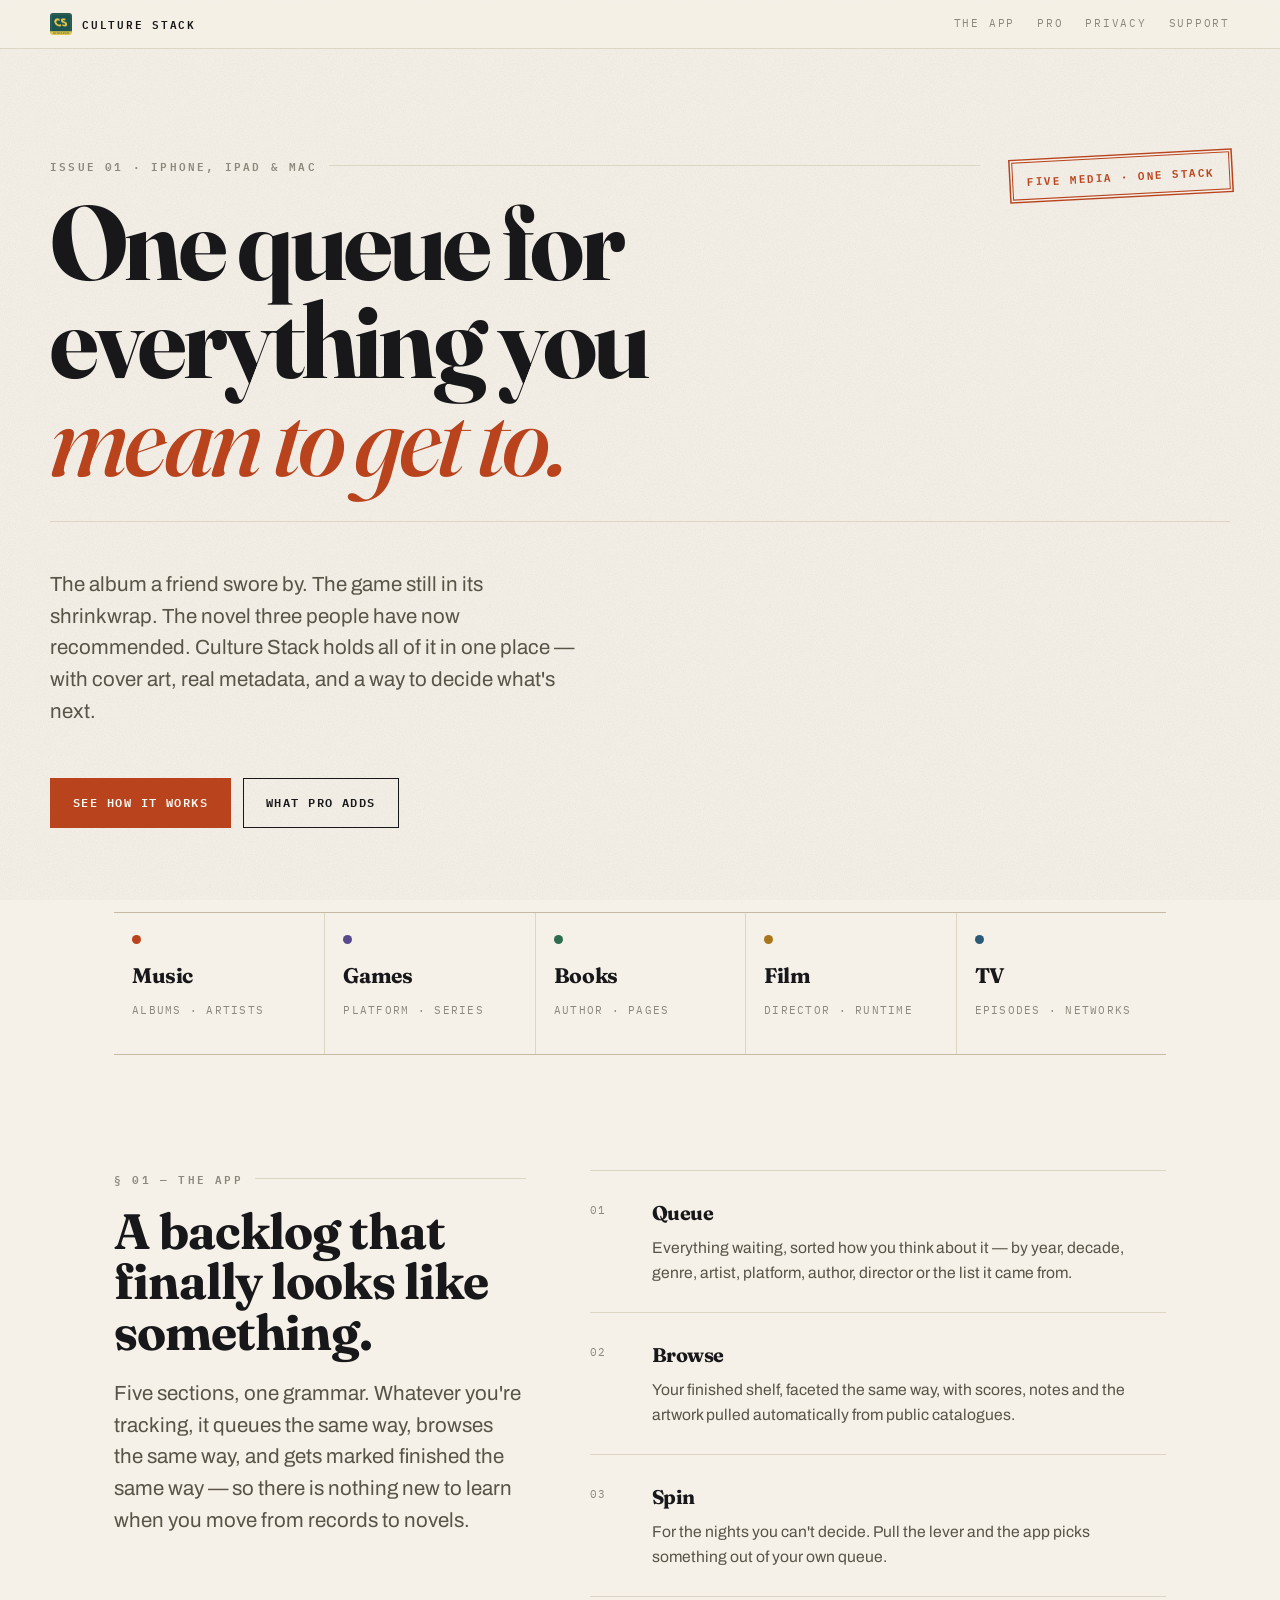
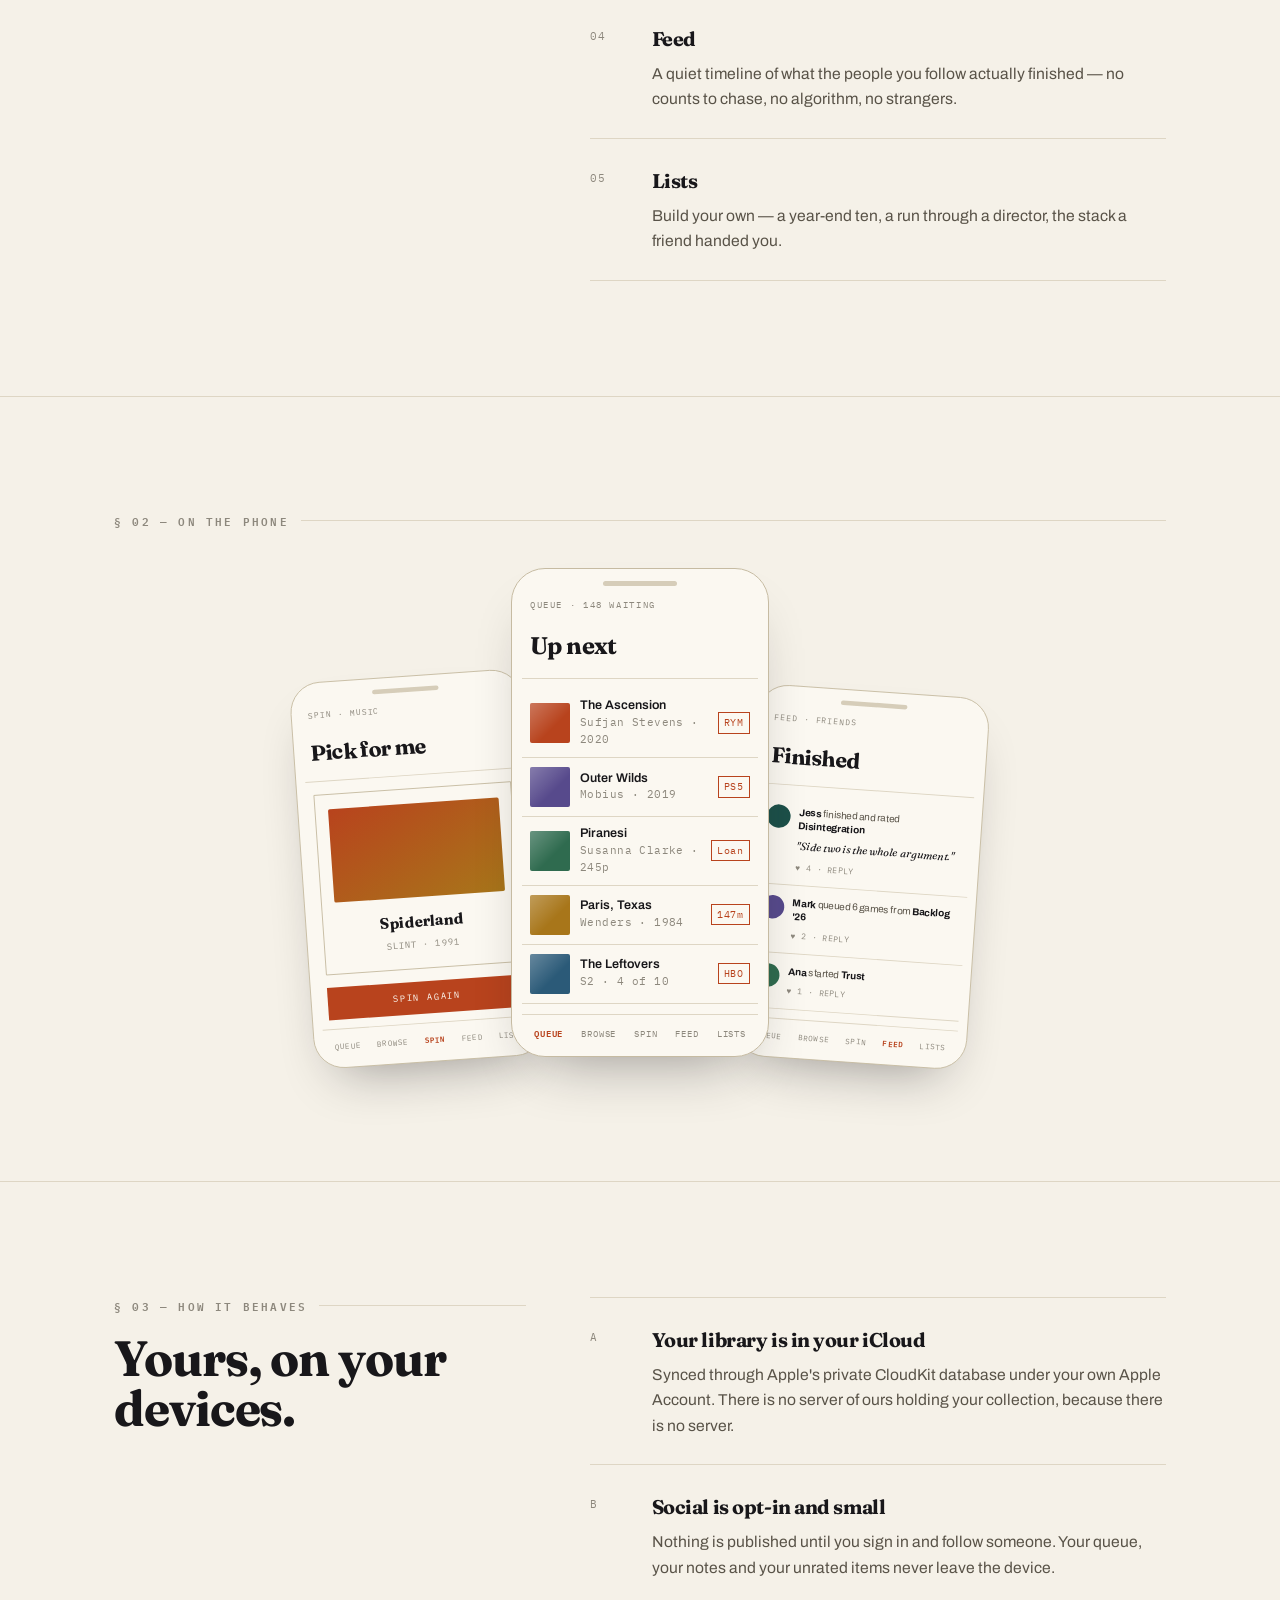
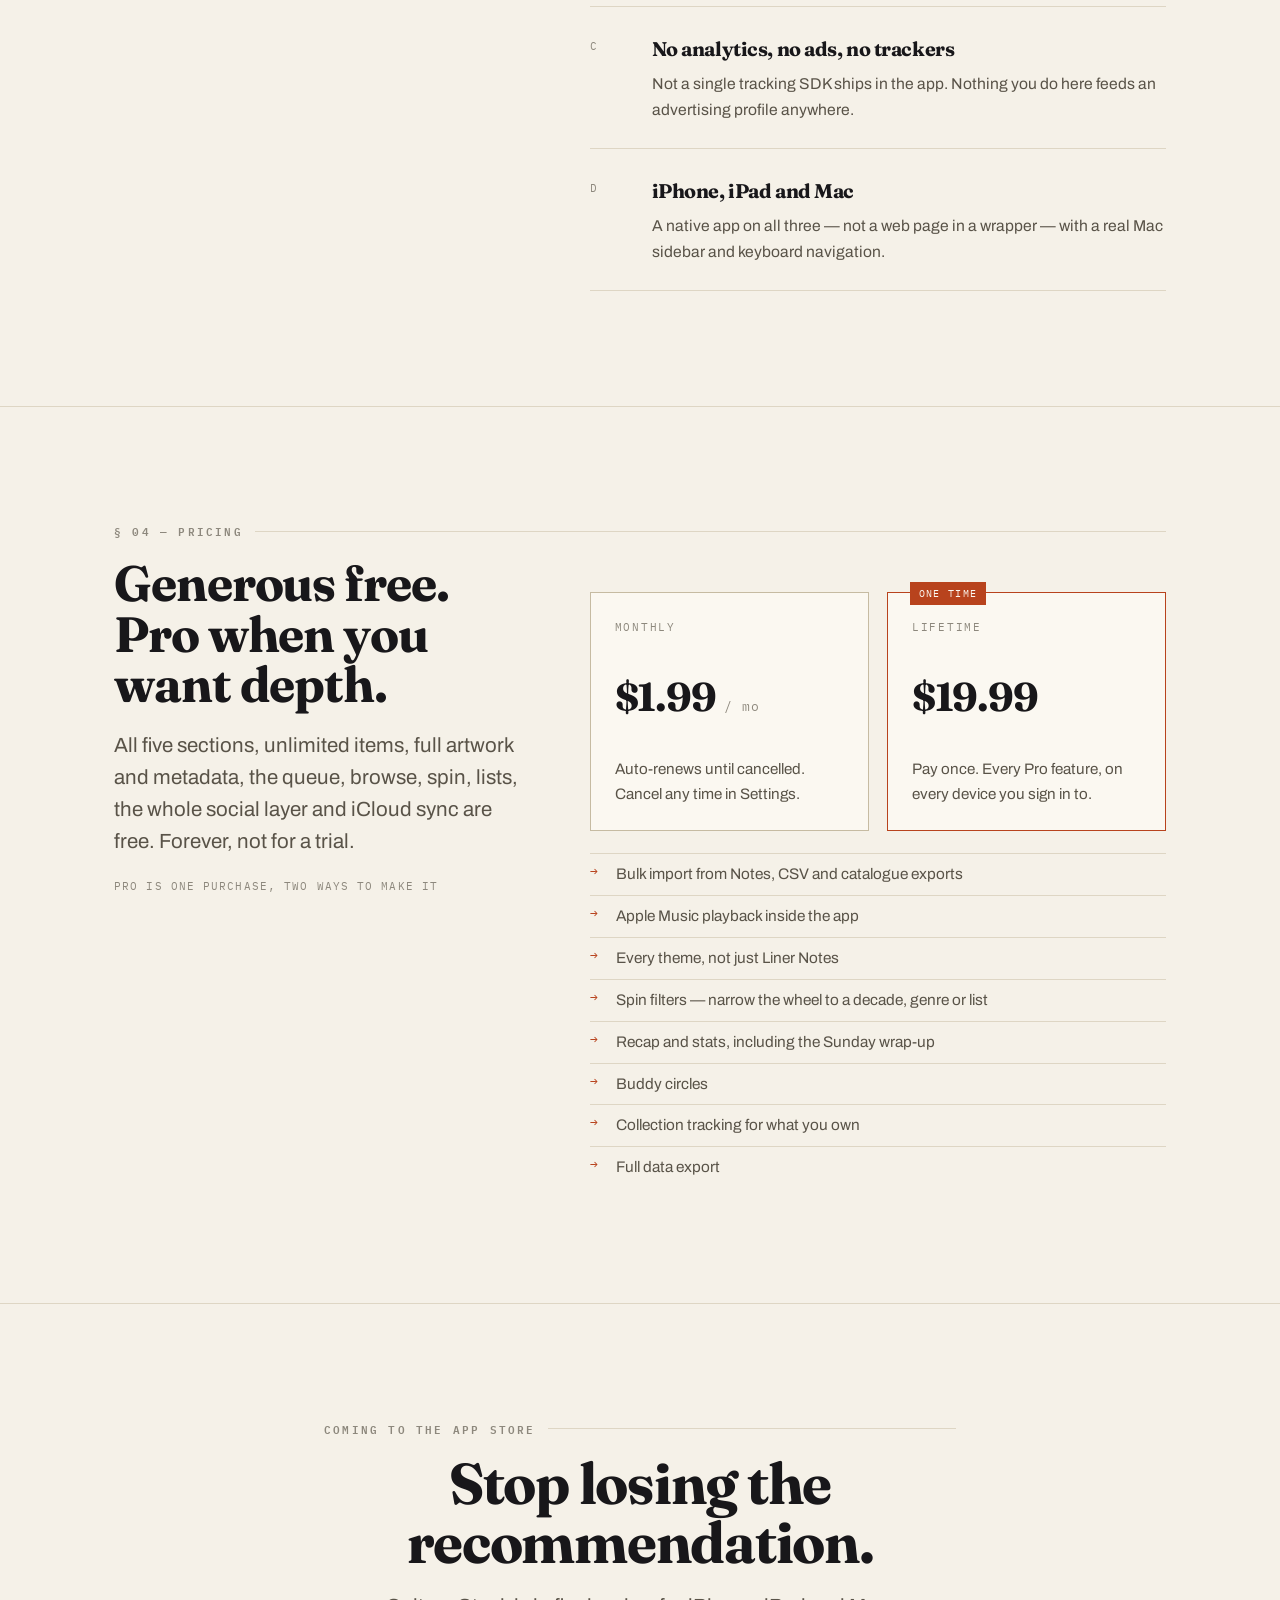
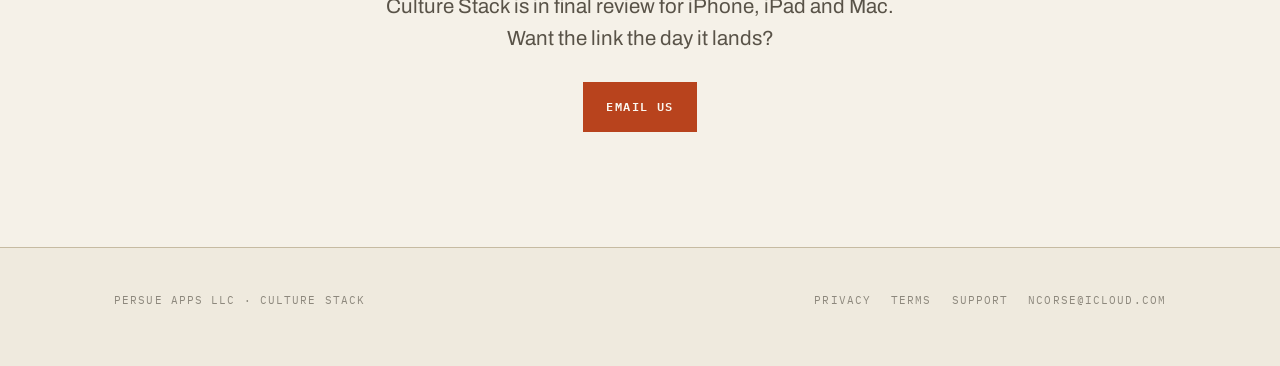
==== index.html @ 88ae8050 "Culture Stack marketing site, privacy policy, terms and support" ====
<!DOCTYPE html>
<html lang="en">
<head>
<meta charset="utf-8">
<title>Culture Stack — one queue for everything you mean to get to</title>
<meta name="viewport" content="width=device-width, initial-scale=1">
<meta name="description" content="Culture Stack keeps the albums, games, books, films and shows you mean to get to in one place — with cover art, facets, a spin wheel for when you can't decide, and a quiet feed of what your friends finished.">
<meta property="og:title" content="Culture Stack">
<meta property="og:description" content="One queue for the music, games, books, films and shows you mean to get to.">
<meta property="og:type" content="website">
<link rel="icon" href="./assets/icon.png">
<link rel="apple-touch-icon" href="./assets/icon.png">
<link rel="preconnect" href="https://fonts.googleapis.com">
<link rel="preconnect" href="https://fonts.gstatic.com" crossorigin>
<link href="https://fonts.googleapis.com/css2?family=Fraunces:ital,opsz,wght@0,9..144,500..800;1,9..144,400..700&family=Archivo:wght@400;500;600&family=IBM+Plex+Mono:wght@400;500;600&display=swap" rel="stylesheet">
<link rel="stylesheet" href="./style.css">
</head>
<body>
<div class="shell">

<header class="masthead">
  <div class="wrap masthead__row">
    <a class="masthead__brand" href="./">
      <img class="masthead__mark" src="./assets/icon.png" alt="">
      Culture Stack
    </a>
    <nav class="masthead__nav">
      <a href="#what" class="opt">The app</a>
      <a href="#pro" class="opt">Pro</a>
      <a href="./privacy.html">Privacy</a>
      <a href="./support.html">Support</a>
    </nav>
  </div>
</header>

<main>

  <!-- ---------------- hero ---------------- -->
  <div class="wrap hero">
    <div class="hero__grid">
      <div>
        <p class="eyebrow rise d1">Issue 01 · iPhone, iPad &amp; Mac</p>
        <h1 class="display rise d2">
          One queue for<br>everything you<br><em>mean to get to.</em>
        </h1>
      </div>
      <div class="hero__stamp rise d3">
        <span class="stamp">Five media · one stack</span>
      </div>
    </div>

    <div class="hero__sub rise d3">
      <p class="lede">
        The album a friend swore by. The game still in its shrinkwrap. The novel three
        people have now recommended. Culture Stack holds all of it in one place — with
        cover art, real metadata, and a way to decide what's next.
      </p>
    </div>

    <div class="hero__cta rise d4">
      <a class="btn btn--solid" href="#what">See how it works</a>
      <a class="btn btn--ghost" href="#pro">What Pro adds</a>
    </div>
  </div>

  <div class="wrap">
    <div class="channels rise d5">
      <div class="channel" style="--c: var(--ch-music)">
        <span class="channel__dot"></span>
        <p class="channel__name">Music</p>
        <p class="channel__meta">Albums · Artists</p>
      </div>
      <div class="channel" style="--c: var(--ch-games)">
        <span class="channel__dot"></span>
        <p class="channel__name">Games</p>
        <p class="channel__meta">Platform · Series</p>
      </div>
      <div class="channel" style="--c: var(--ch-books)">
        <span class="channel__dot"></span>
        <p class="channel__name">Books</p>
        <p class="channel__meta">Author · Pages</p>
      </div>
      <div class="channel" style="--c: var(--ch-film)">
        <span class="channel__dot"></span>
        <p class="channel__name">Film</p>
        <p class="channel__meta">Director · Runtime</p>
      </div>
      <div class="channel" style="--c: var(--ch-tv)">
        <span class="channel__dot"></span>
        <p class="channel__name">TV</p>
        <p class="channel__meta">Episodes · Networks</p>
      </div>
    </div>
  </div>

  <!-- ---------------- what it is ---------------- -->
  <section id="what">
    <div class="wrap">
      <div class="two-col">
        <div>
          <p class="eyebrow">§ 01 — The app</p>
          <h2 class="section-title">A backlog that finally looks like something.</h2>
          <p class="lede">
            Five sections, one grammar. Whatever you're tracking, it queues the same way,
            browses the same way, and gets marked finished the same way — so there is nothing
            new to learn when you move from records to novels.
          </p>
        </div>

        <div class="features">
          <div class="feature">
            <div class="feature__no">01</div>
            <div>
              <h3>Queue</h3>
              <p>Everything waiting, sorted how you think about it — by year, decade, genre, artist,
                platform, author, director or the list it came from.</p>
            </div>
          </div>
          <div class="feature">
            <div class="feature__no">02</div>
            <div>
              <h3>Browse</h3>
              <p>Your finished shelf, faceted the same way, with scores, notes and the artwork
                pulled automatically from public catalogues.</p>
            </div>
          </div>
          <div class="feature">
            <div class="feature__no">03</div>
            <div>
              <h3>Spin</h3>
              <p>For the nights you can't decide. Pull the lever and the app picks something out of
                your own queue.</p>
            </div>
          </div>
          <div class="feature">
            <div class="feature__no">04</div>
            <div>
              <h3>Feed</h3>
              <p>A quiet timeline of what the people you follow actually finished — no counts to
                chase, no algorithm, no strangers.</p>
            </div>
          </div>
          <div class="feature">
            <div class="feature__no">05</div>
            <div>
              <h3>Lists</h3>
              <p>Build your own — a year-end ten, a run through a director, the stack a friend
                handed you.</p>
            </div>
          </div>
        </div>
      </div>
    </div>
  </section>

  <!-- ---------------- mockups ---------------- -->
  <section class="section--rule">
    <div class="wrap">
      <p class="eyebrow">§ 02 — On the phone</p>
      <div class="stage">

        <!-- Spin -->
        <div class="phone phone--l" aria-hidden="true">
          <div class="phone__notch"></div>
          <p class="scr__head">Spin · Music</p>
          <h3 class="scr__title">Pick for me</h3>
          <div class="spin-card">
            <div class="spin-card__art"></div>
            <div class="spin-card__t">Spiderland</div>
            <div class="spin-card__s">Slint · 1991</div>
          </div>
          <div class="spin-btn">Spin again</div>
          <div class="tabbar"><span>Queue</span><span>Browse</span><b>Spin</b><span>Feed</span><span>Lists</span></div>
        </div>

        <!-- Queue -->
        <div class="phone phone--c" aria-hidden="true">
          <div class="phone__notch"></div>
          <p class="scr__head">Queue · 148 waiting</p>
          <h3 class="scr__title">Up next</h3>
          <div class="row">
            <div class="row__art" style="--c: var(--ch-music)"></div>
            <div><div class="row__t">The Ascension</div><div class="row__s">Sufjan Stevens · 2020</div></div>
            <div class="row__badge">RYM</div>
          </div>
          <div class="row">
            <div class="row__art" style="--c: var(--ch-games)"></div>
            <div><div class="row__t">Outer Wilds</div><div class="row__s">Mobius · 2019</div></div>
            <div class="row__badge">PS5</div>
          </div>
          <div class="row">
            <div class="row__art" style="--c: var(--ch-books)"></div>
            <div><div class="row__t">Piranesi</div><div class="row__s">Susanna Clarke · 245p</div></div>
            <div class="row__badge">Loan</div>
          </div>
          <div class="row">
            <div class="row__art" style="--c: var(--ch-film)"></div>
            <div><div class="row__t">Paris, Texas</div><div class="row__s">Wenders · 1984</div></div>
            <div class="row__badge">147m</div>
          </div>
          <div class="row">
            <div class="row__art" style="--c: var(--ch-tv)"></div>
            <div><div class="row__t">The Leftovers</div><div class="row__s">S2 · 4 of 10</div></div>
            <div class="row__badge">HBO</div>
          </div>
          <div class="tabbar"><b>Queue</b><span>Browse</span><span>Spin</span><span>Feed</span><span>Lists</span></div>
        </div>

        <!-- Feed -->
        <div class="phone phone--r" aria-hidden="true">
          <div class="phone__notch"></div>
          <p class="scr__head">Feed · Friends</p>
          <h3 class="scr__title">Finished</h3>
          <div class="post">
            <div class="post__av"></div>
            <div>
              <div class="post__l1"><b>Jess</b> finished and rated <b>Disintegration</b></div>
              <div class="post__q">"Side two is the whole argument."</div>
              <div class="post__act">♥ 4 · Reply</div>
            </div>
          </div>
          <div class="post">
            <div class="post__av" style="background: var(--ch-games)"></div>
            <div>
              <div class="post__l1"><b>Mark</b> queued 6 games from <b>Backlog '26</b></div>
              <div class="post__act">♥ 2 · Reply</div>
            </div>
          </div>
          <div class="post">
            <div class="post__av" style="background: var(--ch-books)"></div>
            <div>
              <div class="post__l1"><b>Ana</b> started <b>Trust</b></div>
              <div class="post__act">♥ 1 · Reply</div>
            </div>
          </div>
          <div class="tabbar"><span>Queue</span><span>Browse</span><span>Spin</span><b>Feed</b><span>Lists</span></div>
        </div>

      </div>
    </div>
  </section>

  <!-- ---------------- principles ---------------- -->
  <section class="section--rule">
    <div class="wrap">
      <div class="two-col">
        <div>
          <p class="eyebrow">§ 03 — How it behaves</p>
          <h2 class="section-title">Yours, on your devices.</h2>
        </div>
        <div class="features">
          <div class="feature">
            <div class="feature__no">A</div>
            <div>
              <h3>Your library is in your iCloud</h3>
              <p>Synced through Apple's private CloudKit database under your own Apple Account.
                There is no server of ours holding your collection, because there is no server.</p>
            </div>
          </div>
          <div class="feature">
            <div class="feature__no">B</div>
            <div>
              <h3>Social is opt-in and small</h3>
              <p>Nothing is published until you sign in and follow someone. Your queue, your notes
                and your unrated items never leave the device.</p>
            </div>
          </div>
          <div class="feature">
            <div class="feature__no">C</div>
            <div>
              <h3>No analytics, no ads, no trackers</h3>
              <p>Not a single tracking SDK ships in the app. Nothing you do here feeds an
                advertising profile anywhere.</p>
            </div>
          </div>
          <div class="feature">
            <div class="feature__no">D</div>
            <div>
              <h3>iPhone, iPad and Mac</h3>
              <p>A native app on all three — not a web page in a wrapper — with a real Mac
                sidebar and keyboard navigation.</p>
            </div>
          </div>
        </div>
      </div>
    </div>
  </section>

  <!-- ---------------- pricing ---------------- -->
  <section id="pro" class="section--rule">
    <div class="wrap">
      <p class="eyebrow">§ 04 — Pricing</p>
      <div class="two-col">
        <div>
          <h2 class="section-title">Generous free. Pro when you want depth.</h2>
          <p class="lede">
            All five sections, unlimited items, full artwork and metadata, the queue, browse, spin,
            lists, the whole social layer and iCloud sync are free. Forever, not for a trial.
          </p>
          <p class="free-note">Pro is one purchase, two ways to make it</p>
        </div>

        <div>
          <div class="plans">
            <div class="plan">
              <p class="plan__name">Monthly</p>
              <p class="plan__price">$1.99<span> / mo</span></p>
              <p class="plan__note">Auto-renews until cancelled. Cancel any time in Settings.</p>
            </div>
            <div class="plan plan--pick">
              <span class="plan__tag">One time</span>
              <p class="plan__name">Lifetime</p>
              <p class="plan__price">$19.99</p>
              <p class="plan__note">Pay once. Every Pro feature, on every device you sign in to.</p>
            </div>
          </div>

          <ul class="checks">
            <li>Bulk import from Notes, CSV and catalogue exports</li>
            <li>Apple Music playback inside the app</li>
            <li>Every theme, not just Liner Notes</li>
            <li>Spin filters — narrow the wheel to a decade, genre or list</li>
            <li>Recap and stats, including the Sunday wrap-up</li>
            <li>Buddy circles</li>
            <li>Collection tracking for what you own</li>
            <li>Full data export</li>
          </ul>
        </div>
      </div>
    </div>
  </section>

  <!-- ---------------- close ---------------- -->
  <section class="section--rule">
    <div class="wrap wrap--narrow" style="text-align:center">
      <p class="eyebrow" style="justify-content:center">Coming to the App Store</p>
      <h2 class="section-title" style="font-size:clamp(2.1rem,5.4vw,3.6rem)">
        Stop losing the recommendation.
      </h2>
      <p class="lede" style="margin: 0 auto 28px">
        Culture Stack is in final review for iPhone, iPad and Mac. Want the link the day it lands?
      </p>
      <a class="btn btn--solid" href="mailto:ncorse@icloud.com?subject=Culture%20Stack%20launch">Email us</a>
    </div>
  </section>

</main>

<footer class="site">
  <div class="wrap foot__grid">
    <div>Persue Apps LLC · Culture Stack</div>
    <div class="foot__links">
      <a href="./privacy.html">Privacy</a>
      <a href="./terms.html">Terms</a>
      <a href="./support.html">Support</a>
      <a href="mailto:ncorse@icloud.com">ncorse@icloud.com</a>
    </div>
  </div>
</footer>

</div>
</body>
</html>
---- style.css ----
/* Culture Stack — liner-notes editorial. Shared across every page. */

:root {
  --paper:      #F5F1E8;
  --paper-2:    #EFEADE;
  --card:       #FBF8F1;
  --ink:        #18171A;
  --ink-soft:   #595348;
  --mute:       #8D887D;
  --rule:       #DED6C4;
  --rule-hard:  #C6BBA2;
  --accent:     #B8431D;
  --accent-ink: #FBF8F1;
  --teal:       #1C5049;
  --gold:       #B8912A;

  --ch-music: #B8431D;
  --ch-games: #574A8C;
  --ch-books: #2F6B4F;
  --ch-film:  #A8761A;
  --ch-tv:    #2B5A78;

  --display: "Fraunces", "Iowan Old Style", Georgia, serif;
  --body: "Archivo", -apple-system, BlinkMacSystemFont, "Segoe UI", sans-serif;
  --mono: "IBM Plex Mono", ui-monospace, SFMono-Regular, Menlo, monospace;

  --gutter: clamp(20px, 5vw, 64px);
  --measure: 1180px;
}

@media (prefers-color-scheme: dark) {
  :root {
    --paper:      #0C0C0D;
    --paper-2:    #141416;
    --card:       #18181A;
    --ink:        #ECE8DF;
    --ink-soft:   #A29C90;
    --mute:       #78736A;
    --rule:       #2A2A2C;
    --rule-hard:  #3C3B3E;
    --accent:     #D96A3B;
    --accent-ink: #0C0C0D;
    --teal:       #4E9E92;
    --gold:       #E8C84A;

    --ch-music: #D96A3B;
    --ch-games: #9384D6;
    --ch-books: #5FAE85;
    --ch-film:  #D9A73F;
    --ch-tv:    #5E9BC4;
  }
}

* { box-sizing: border-box; }

html { -webkit-text-size-adjust: 100%; scroll-behavior: smooth; }

body {
  margin: 0;
  background: var(--paper);
  color: var(--ink);
  font-family: var(--body);
  font-size: 17px;
  line-height: 1.62;
  overflow-x: hidden;
}

/* Paper grain — sits above the background, below everything else. */
body::before {
  content: "";
  position: fixed;
  inset: 0;
  pointer-events: none;
  z-index: 1;
  opacity: .32;
  background-image: url("data:image/svg+xml;utf8,<svg xmlns='http://www.w3.org/2000/svg' width='140' height='140'><filter id='n'><feTurbulence type='fractalNoise' baseFrequency='.85' numOctaves='3'/><feColorMatrix type='saturate' values='0'/></filter><rect width='140' height='140' filter='url(%23n)' opacity='.42'/></svg>");
  mix-blend-mode: multiply;
}
@media (prefers-color-scheme: dark) {
  body::before { mix-blend-mode: screen; opacity: .16; }
}

.shell { position: relative; z-index: 2; }

a { color: var(--accent); text-underline-offset: 3px; }
a:hover { color: var(--ink); }

.wrap {
  width: 100%;
  max-width: var(--measure);
  margin: 0 auto;
  padding: 0 var(--gutter);
}
.wrap--narrow { max-width: 760px; }

/* ---------- masthead ---------- */

.masthead {
  border-bottom: 1px solid var(--rule);
  position: sticky;
  top: 0;
  z-index: 40;
  background: color-mix(in srgb, var(--paper) 88%, transparent);
  backdrop-filter: saturate(180%) blur(14px);
}
.masthead__row {
  display: flex;
  align-items: center;
  justify-content: space-between;
  gap: 20px;
  padding: 13px 0;
  font-family: var(--mono);
  font-size: 11px;
  letter-spacing: .16em;
  text-transform: uppercase;
  color: var(--mute);
}
.masthead__brand {
  display: flex;
  align-items: center;
  gap: 10px;
  color: var(--ink);
  font-weight: 600;
  text-decoration: none;
  letter-spacing: .16em;
}
.masthead__mark {
  width: 22px; height: 22px; border-radius: 3px;
  display: block;
}
.masthead__nav { display: flex; gap: 22px; }
.masthead__nav a { color: var(--mute); text-decoration: none; }
.masthead__nav a:hover { color: var(--accent); }
@media (max-width: 720px) { .masthead__nav a.opt { display: none; } }

/* ---------- shared type ---------- */

.eyebrow {
  font-family: var(--mono);
  font-size: 11px;
  font-weight: 600;
  letter-spacing: .2em;
  text-transform: uppercase;
  color: var(--mute);
  margin: 0 0 18px;
  display: flex;
  align-items: center;
  gap: 12px;
}
.eyebrow::after {
  content: "";
  flex: 1;
  height: 1px;
  background: var(--rule);
}

h1, h2, h3 { font-family: var(--display); font-weight: 700; letter-spacing: -.022em; }

.display {
  font-family: var(--display);
  font-weight: 700;
  font-size: clamp(2.9rem, 8.4vw, 6.6rem);
  line-height: .93;
  letter-spacing: -.035em;
  margin: 0;
}
.display em {
  font-style: italic;
  font-weight: 500;
  color: var(--accent);
}

.lede {
  font-size: clamp(1.06rem, 1.6vw, 1.28rem);
  line-height: 1.55;
  color: var(--ink-soft);
  max-width: 44ch;
}

.stamp {
  display: inline-block;
  font-family: var(--mono);
  font-size: 11px;
  font-weight: 600;
  letter-spacing: .14em;
  text-transform: uppercase;
  color: var(--accent);
  border: 1.5px solid var(--accent);
  box-shadow: 0 0 0 1.5px var(--paper), 0 0 0 3px var(--accent);
  padding: 9px 14px;
  transform: rotate(-3deg);
  background: transparent;
}

/* ---------- hero ---------- */

.hero { padding: clamp(56px, 9vw, 108px) 0 0; }
.hero__grid {
  display: grid;
  grid-template-columns: minmax(0, 1fr) auto;
  gap: 32px;
  align-items: start;
}
@media (max-width: 880px) {
  .hero__grid { grid-template-columns: 1fr; }
  .hero__stamp { order: -1; }
}
.hero__sub {
  display: flex;
  flex-wrap: wrap;
  align-items: baseline;
  gap: 28px;
  margin-top: 34px;
  padding-top: 26px;
  border-top: 1px solid var(--rule);
}
.hero__cta { display: flex; flex-wrap: wrap; gap: 12px; margin-top: 30px; }

.btn {
  display: inline-flex;
  align-items: center;
  gap: 9px;
  font-family: var(--mono);
  font-size: 12px;
  font-weight: 600;
  letter-spacing: .12em;
  text-transform: uppercase;
  text-decoration: none;
  padding: 14px 22px;
  border: 1px solid var(--ink);
  color: var(--ink);
  background: transparent;
  transition: background .18s ease, color .18s ease, transform .18s ease;
}
.btn:hover { transform: translateY(-2px); }
.btn--solid {
  background: var(--accent);
  border-color: var(--accent);
  color: var(--accent-ink);
}
.btn--solid:hover { background: var(--ink); border-color: var(--ink); color: var(--paper); }
.btn--ghost:hover { background: var(--ink); color: var(--paper); }

/* ---------- channel strip ---------- */

.channels {
  display: grid;
  grid-template-columns: repeat(5, minmax(0, 1fr));
  border-top: 1px solid var(--rule-hard);
  border-bottom: 1px solid var(--rule-hard);
  margin-top: clamp(48px, 7vw, 84px);
}
@media (max-width: 720px) { .channels { grid-template-columns: repeat(2, 1fr); } }
.channel {
  padding: 22px 18px 24px;
  border-left: 1px solid var(--rule);
  position: relative;
}
.channel:first-child { border-left: 0; }
@media (max-width: 720px) {
  .channel:nth-child(odd) { border-left: 0; }
  .channel { border-top: 1px solid var(--rule); }
  .channel:nth-child(1), .channel:nth-child(2) { border-top: 0; }
}
.channel__dot {
  width: 9px; height: 9px; border-radius: 50%;
  background: var(--c); display: block; margin-bottom: 14px;
}
.channel__name {
  font-family: var(--display);
  font-size: 1.32rem;
  font-weight: 700;
  margin: 0 0 4px;
  letter-spacing: -.02em;
}
.channel__meta {
  font-family: var(--mono);
  font-size: 10.5px;
  letter-spacing: .12em;
  text-transform: uppercase;
  color: var(--mute);
}

/* ---------- sections ---------- */

section { padding: clamp(64px, 9vw, 116px) 0; }
.section--rule { border-top: 1px solid var(--rule); }

.two-col {
  display: grid;
  grid-template-columns: minmax(0, 5fr) minmax(0, 7fr);
  gap: clamp(28px, 5vw, 72px);
  align-items: start;
}
@media (max-width: 880px) { .two-col { grid-template-columns: 1fr; } }

.section-title {
  font-size: clamp(2rem, 4.4vw, 3.1rem);
  line-height: 1.02;
  margin: 0 0 18px;
}

/* feature list */
.features { display: grid; gap: 0; }
.feature {
  display: grid;
  grid-template-columns: 44px minmax(0, 1fr);
  gap: 18px;
  padding: 26px 0;
  border-top: 1px solid var(--rule);
}
.feature:last-child { border-bottom: 1px solid var(--rule); }
.feature__no {
  font-family: var(--mono);
  font-size: 11px;
  letter-spacing: .1em;
  color: var(--mute);
  padding-top: 5px;
}
.feature h3 { font-size: 1.24rem; margin: 0 0 6px; }
.feature p { margin: 0; color: var(--ink-soft); font-size: .98rem; }

/* ---------- device mockups ---------- */

.stage {
  position: relative;
  display: flex;
  justify-content: center;
  align-items: flex-end;
  gap: clamp(-40px, -2vw, 0px);
  padding: 20px 0 8px;
  perspective: 1400px;
}
.phone {
  position: relative;
  width: 258px;
  flex: 0 0 auto;
  border-radius: 34px;
  background: var(--card);
  border: 1px solid var(--rule-hard);
  box-shadow: 0 30px 60px -30px rgba(24,23,26,.45);
  padding: 12px 10px 14px;
  overflow: hidden;
}
@media (prefers-color-scheme: dark) {
  .phone { box-shadow: 0 30px 60px -30px rgba(0,0,0,.9); }
}
.phone--l { transform: rotate(-4deg) translateY(26px) scale(.9); z-index: 1; margin-right: -34px; }
.phone--c { z-index: 3; }
.phone--r { transform: rotate(4deg) translateY(26px) scale(.9); z-index: 1; margin-left: -34px; }
@media (max-width: 900px) {
  .phone--l, .phone--r { display: none; }
  .stage { padding-top: 4px; }
}
.phone__notch {
  width: 74px; height: 5px; border-radius: 3px;
  background: var(--rule-hard);
  margin: 0 auto 12px;
  opacity: .7;
}
.scr__head {
  font-family: var(--mono);
  font-size: 9px;
  letter-spacing: .18em;
  text-transform: uppercase;
  color: var(--mute);
  padding: 0 8px 6px;
}
.scr__title {
  font-family: var(--display);
  font-size: 1.5rem;
  font-weight: 700;
  letter-spacing: -.025em;
  padding: 0 8px 12px;
  border-bottom: 1px solid var(--rule);
  margin: 0 0 10px;
}
.row {
  display: grid;
  grid-template-columns: 40px minmax(0, 1fr) auto;
  gap: 10px;
  align-items: center;
  padding: 9px 8px;
  border-bottom: 1px solid var(--rule);
}
.row__art {
  width: 40px; height: 40px; border-radius: 2px;
  background: var(--c, var(--rule-hard));
  position: relative;
  overflow: hidden;
}
.row__art::after {
  content: "";
  position: absolute; inset: 0;
  background: linear-gradient(135deg, rgba(255,255,255,.28), transparent 60%);
}
.row__t { font-size: 12.5px; font-weight: 600; line-height: 1.25; }
.row__s { font-size: 10.5px; color: var(--mute); font-family: var(--mono); letter-spacing: .04em; }
.row__badge {
  font-family: var(--mono);
  font-size: 9.5px;
  letter-spacing: .08em;
  color: var(--accent);
  border: 1px solid var(--accent);
  padding: 2px 5px;
}
.tabbar {
  display: flex; justify-content: space-between;
  padding: 12px 12px 2px;
  margin-top: 10px;
  border-top: 1px solid var(--rule);
  font-family: var(--mono);
  font-size: 8.5px;
  letter-spacing: .1em;
  text-transform: uppercase;
  color: var(--mute);
}
.tabbar b { color: var(--accent); font-weight: 600; }

.spin-card {
  margin: 14px 8px 10px;
  border: 1px solid var(--rule-hard);
  padding: 16px 14px 18px;
  text-align: center;
}
.spin-card__art {
  height: 104px; border-radius: 2px;
  background: linear-gradient(150deg, var(--ch-music), var(--ch-film));
  margin-bottom: 14px;
}
.spin-card__t { font-family: var(--display); font-size: 1.05rem; font-weight: 700; }
.spin-card__s { font-family: var(--mono); font-size: 10px; color: var(--mute); letter-spacing: .08em; text-transform: uppercase; margin-top: 3px; }
.spin-btn {
  margin: 14px 8px 4px;
  text-align: center;
  font-family: var(--mono);
  font-size: 10px;
  letter-spacing: .16em;
  text-transform: uppercase;
  color: var(--accent-ink);
  background: var(--accent);
  padding: 10px;
}
.post { padding: 12px 8px; border-bottom: 1px solid var(--rule); display: grid; grid-template-columns: 26px 1fr; gap: 9px; }
.post__av { width: 26px; height: 26px; border-radius: 50%; background: var(--teal); }
.post__l1 { font-size: 11px; color: var(--ink-soft); line-height: 1.35; }
.post__l1 b { color: var(--ink); }
.post__q { font-family: var(--display); font-style: italic; font-size: 12px; margin-top: 5px; color: var(--ink); }
.post__act { font-family: var(--mono); font-size: 9px; letter-spacing: .1em; color: var(--mute); margin-top: 7px; text-transform: uppercase; }

/* ---------- pricing ---------- */

.plans {
  display: grid;
  grid-template-columns: repeat(2, minmax(0, 1fr));
  gap: 18px;
  margin-top: 34px;
}
@media (max-width: 720px) { .plans { grid-template-columns: 1fr; } }
.plan {
  border: 1px solid var(--rule-hard);
  background: var(--card);
  padding: 26px 24px 24px;
  position: relative;
}
.plan--pick { border-color: var(--accent); }
.plan__tag {
  position: absolute; top: -11px; left: 22px;
  background: var(--accent); color: var(--accent-ink);
  font-family: var(--mono); font-size: 9.5px; letter-spacing: .14em;
  text-transform: uppercase; padding: 4px 9px;
}
.plan__name { font-family: var(--mono); font-size: 11px; letter-spacing: .16em; text-transform: uppercase; color: var(--mute); margin: 0 0 10px; }
.plan__price { font-family: var(--display); font-size: 2.5rem; font-weight: 700; letter-spacing: -.03em; line-height: 1; }
.plan__price span { font-family: var(--mono); font-size: .8rem; letter-spacing: .06em; color: var(--mute); font-weight: 400; }
.plan__note { color: var(--ink-soft); font-size: .95rem; margin: 12px 0 0; }

.checks { list-style: none; margin: 22px 0 0; padding: 0; }
.checks li {
  padding: 8px 0 8px 26px;
  border-top: 1px solid var(--rule);
  position: relative;
  font-size: .96rem;
  color: var(--ink-soft);
}
.checks li::before {
  content: "→";
  position: absolute; left: 0; top: 8px;
  font-family: var(--mono); font-size: .8rem; color: var(--accent);
}
.free-note {
  font-family: var(--mono); font-size: 11px; letter-spacing: .1em;
  text-transform: uppercase; color: var(--mute); margin-top: 20px;
}

/* ---------- footer ---------- */

footer.site {
  border-top: 1px solid var(--rule-hard);
  padding: 44px 0 56px;
  background: var(--paper-2);
}
.foot__grid {
  display: flex; flex-wrap: wrap; justify-content: space-between; gap: 24px;
  font-family: var(--mono); font-size: 11px; letter-spacing: .1em;
  text-transform: uppercase; color: var(--mute);
}
.foot__grid a { color: var(--mute); text-decoration: none; }
.foot__grid a:hover { color: var(--accent); }
.foot__links { display: flex; flex-wrap: wrap; gap: 20px; }

/* ---------- legal pages ---------- */

.legal { padding: clamp(48px, 7vw, 82px) 0 90px; }
.legal h1 { font-size: clamp(2.2rem, 5vw, 3.2rem); line-height: 1.04; margin: 0 0 10px; letter-spacing: -.03em; }
.legal .updated { font-family: var(--mono); font-size: 11px; letter-spacing: .14em; text-transform: uppercase; color: var(--mute); margin: 0 0 40px; }
.legal h2 {
  font-size: 1.32rem; margin: 44px 0 12px; padding-top: 22px;
  border-top: 1px solid var(--rule);
}
.legal h3 { font-size: 1.05rem; margin: 28px 0 8px; }
.legal p, .legal li { color: var(--ink-soft); }
.legal li { margin-bottom: 8px; }
.legal strong { color: var(--ink); font-weight: 600; }
.legal .summary {
  background: var(--card);
  border: 1px solid var(--rule-hard);
  padding: 24px 26px;
  margin: 0 0 10px;
}
.legal .summary h2 { border: 0; padding: 0; margin: 0 0 12px; font-size: 1.05rem; }
.legal .summary ul { margin: 0; padding-left: 20px; }
.legal table { width: 100%; border-collapse: collapse; margin: 18px 0; font-size: .93rem; }
.legal th, .legal td { text-align: left; padding: 11px 12px; border-bottom: 1px solid var(--rule); vertical-align: top; }
.legal th { color: var(--ink); font-weight: 600; font-family: var(--mono); font-size: 10.5px; letter-spacing: .12em; text-transform: uppercase; }
.legal td { color: var(--ink-soft); }
.legal .scroll { overflow-x: auto; }
.legal footer {
  margin-top: 56px; padding-top: 24px; border-top: 1px solid var(--rule);
  font-family: var(--mono); font-size: 11px; letter-spacing: .1em; text-transform: uppercase; color: var(--mute);
}

/* ---------- entrance ---------- */

@media (prefers-reduced-motion: no-preference) {
  .rise {
    opacity: 0;
    transform: translateY(16px);
    animation: rise .8s cubic-bezier(.2,.7,.25,1) forwards;
  }
  .d1 { animation-delay: .06s; }
  .d2 { animation-delay: .14s; }
  .d3 { animation-delay: .22s; }
  .d4 { animation-delay: .3s; }
  .d5 { animation-delay: .38s; }
}
@keyframes rise { to { opacity: 1; transform: none; } }
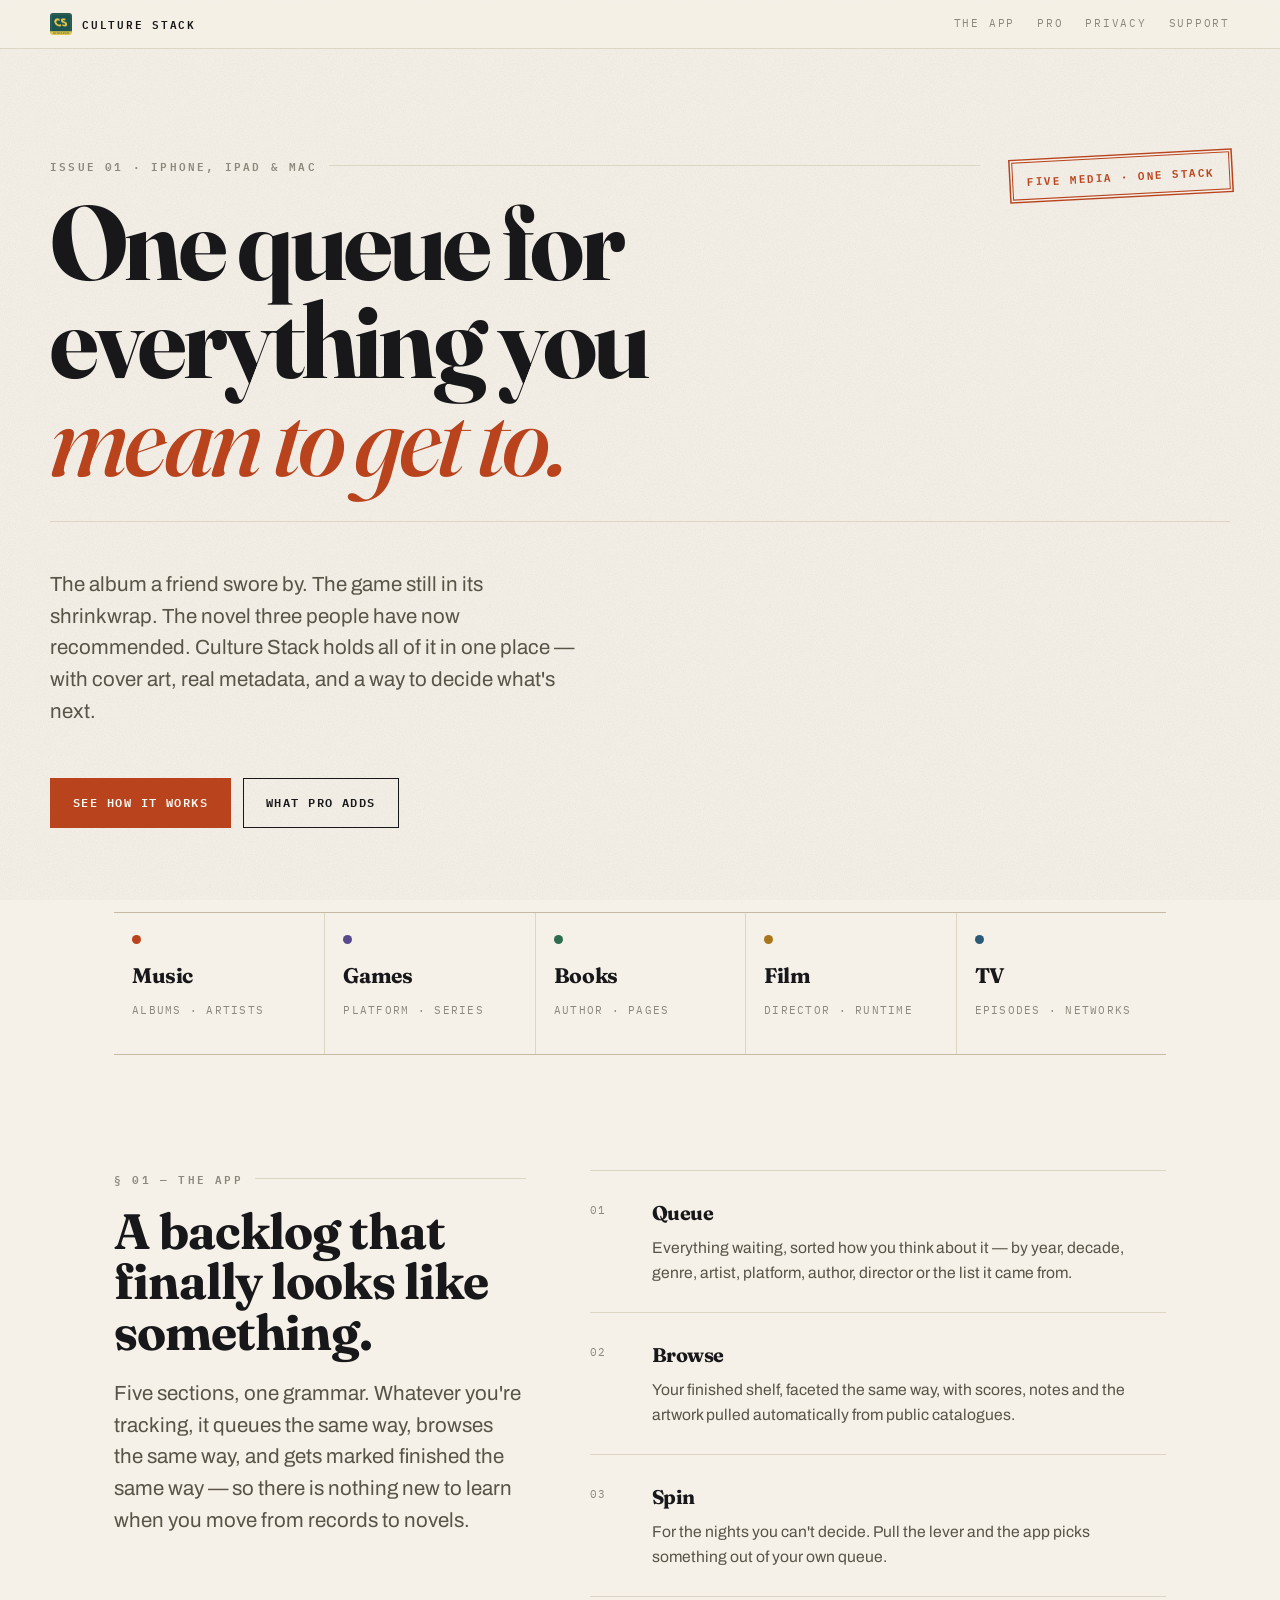
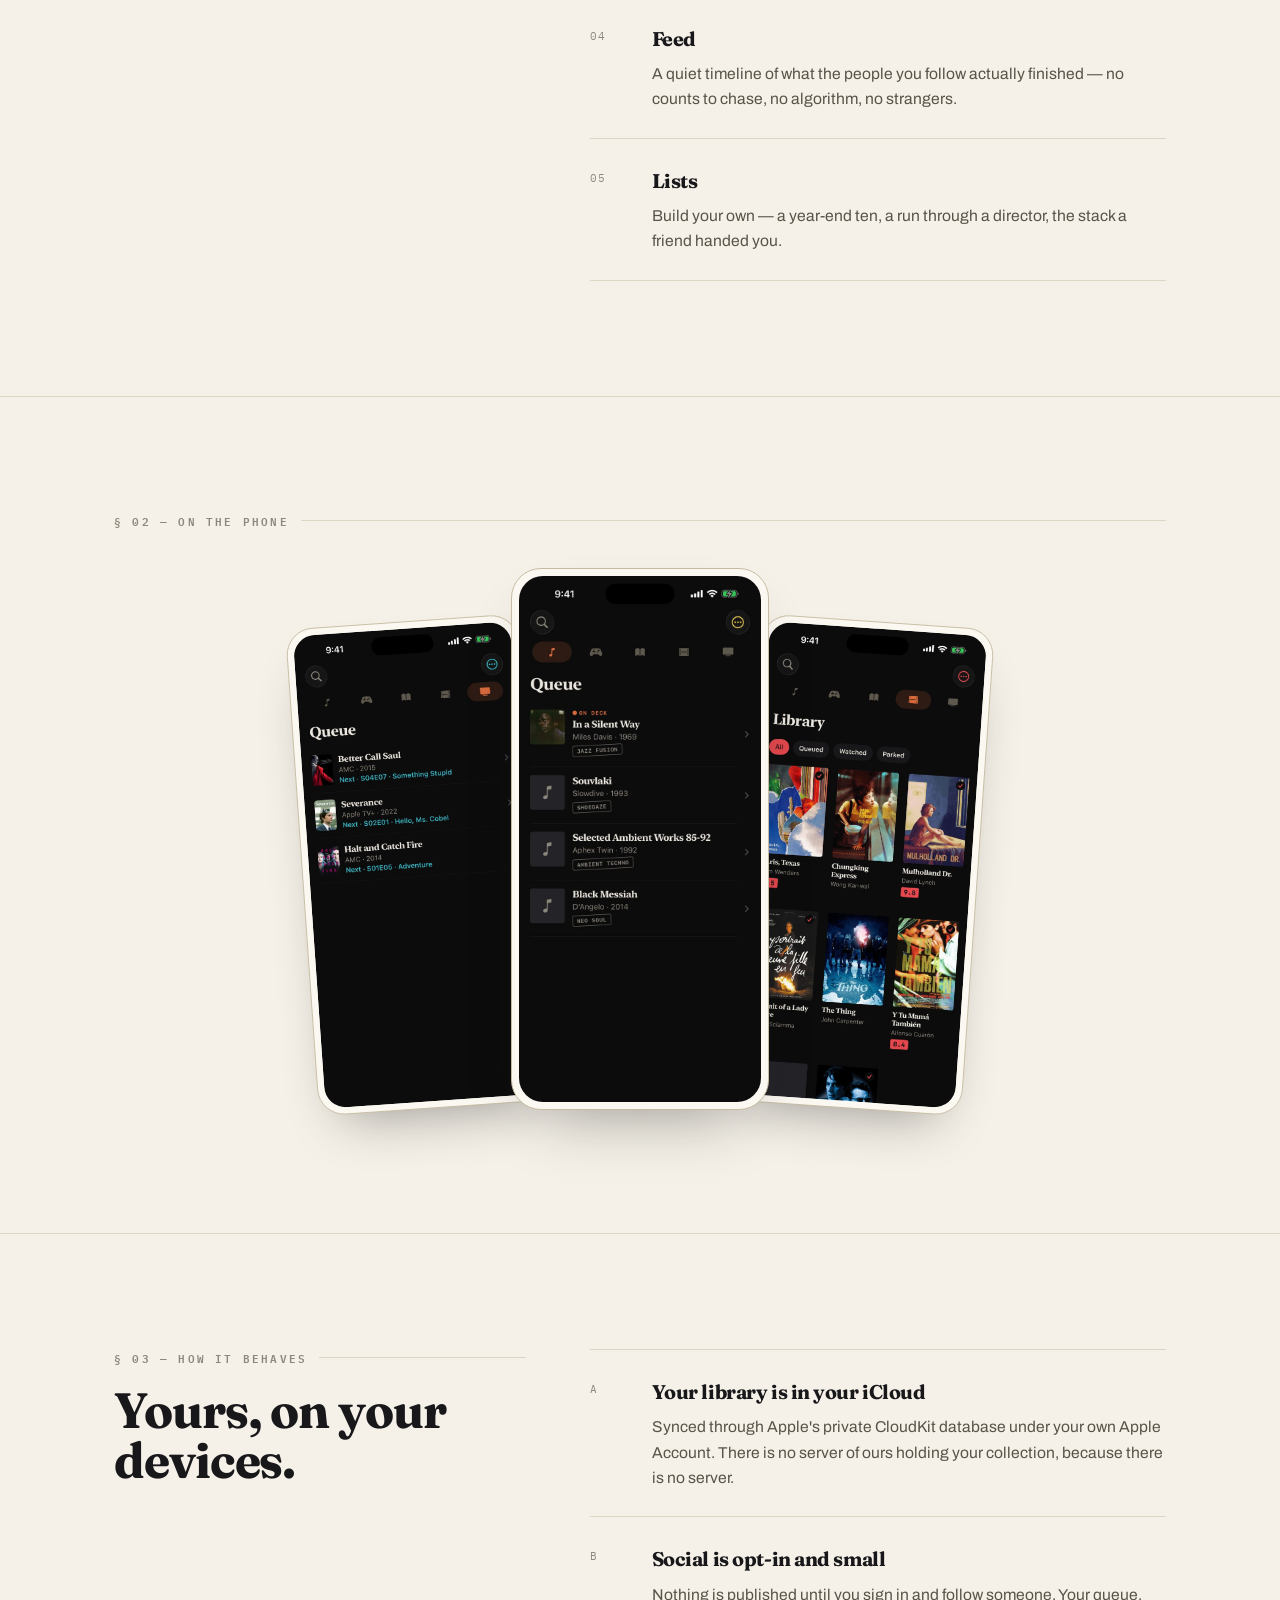
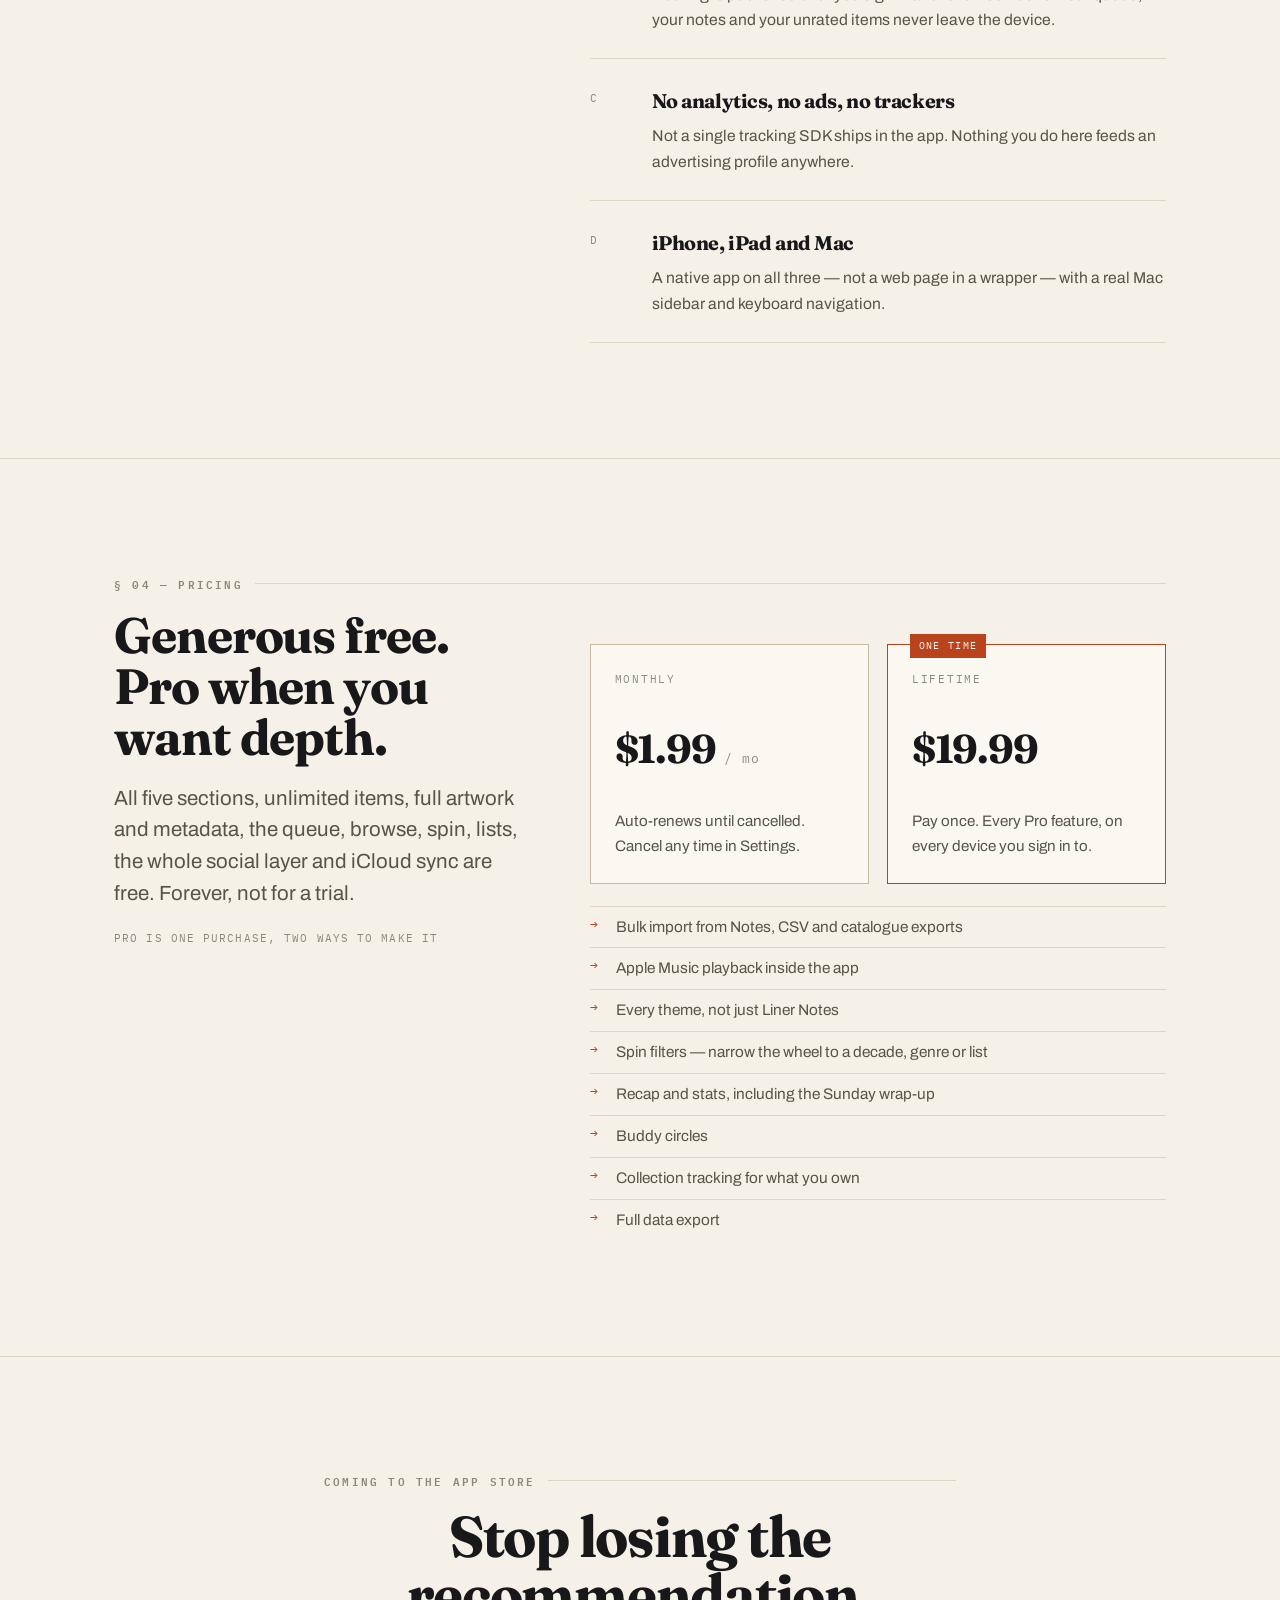
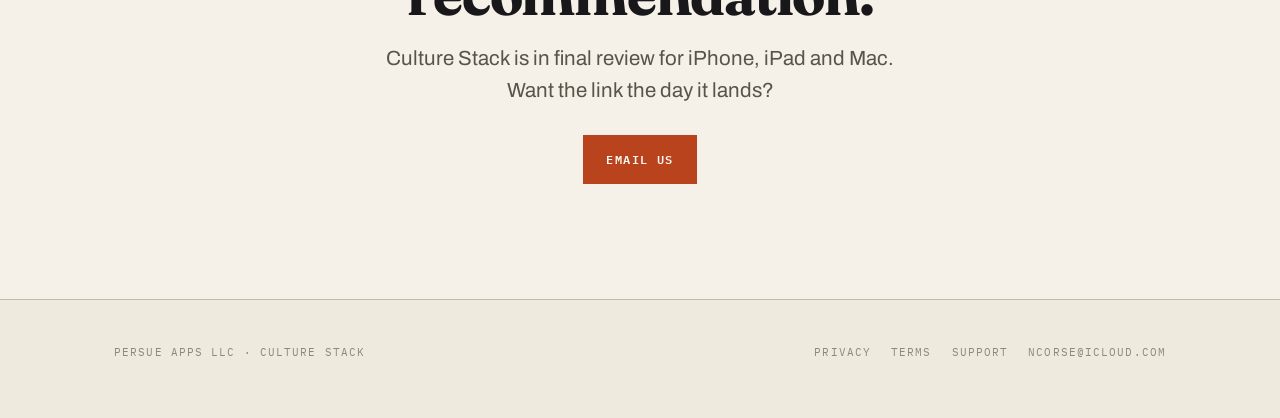
==== commit fe86ddfe: "Show real app screenshots instead of CSS mock-ups" ====
--- a/index.html
+++ b/index.html
@@ -158,84 +158,15 @@
     <div class="wrap">
       <p class="eyebrow">§ 02 — On the phone</p>
       <div class="stage">
-
-        <!-- Spin -->
-        <div class="phone phone--l" aria-hidden="true">
-          <div class="phone__notch"></div>
-          <p class="scr__head">Spin · Music</p>
-          <h3 class="scr__title">Pick for me</h3>
-          <div class="spin-card">
-            <div class="spin-card__art"></div>
-            <div class="spin-card__t">Spiderland</div>
-            <div class="spin-card__s">Slint · 1991</div>
-          </div>
-          <div class="spin-btn">Spin again</div>
-          <div class="tabbar"><span>Queue</span><span>Browse</span><b>Spin</b><span>Feed</span><span>Lists</span></div>
-        </div>
-
-        <!-- Queue -->
-        <div class="phone phone--c" aria-hidden="true">
-          <div class="phone__notch"></div>
-          <p class="scr__head">Queue · 148 waiting</p>
-          <h3 class="scr__title">Up next</h3>
-          <div class="row">
-            <div class="row__art" style="--c: var(--ch-music)"></div>
-            <div><div class="row__t">The Ascension</div><div class="row__s">Sufjan Stevens · 2020</div></div>
-            <div class="row__badge">RYM</div>
-          </div>
-          <div class="row">
-            <div class="row__art" style="--c: var(--ch-games)"></div>
-            <div><div class="row__t">Outer Wilds</div><div class="row__s">Mobius · 2019</div></div>
-            <div class="row__badge">PS5</div>
-          </div>
-          <div class="row">
-            <div class="row__art" style="--c: var(--ch-books)"></div>
-            <div><div class="row__t">Piranesi</div><div class="row__s">Susanna Clarke · 245p</div></div>
-            <div class="row__badge">Loan</div>
-          </div>
-          <div class="row">
-            <div class="row__art" style="--c: var(--ch-film)"></div>
-            <div><div class="row__t">Paris, Texas</div><div class="row__s">Wenders · 1984</div></div>
-            <div class="row__badge">147m</div>
-          </div>
-          <div class="row">
-            <div class="row__art" style="--c: var(--ch-tv)"></div>
-            <div><div class="row__t">The Leftovers</div><div class="row__s">S2 · 4 of 10</div></div>
-            <div class="row__badge">HBO</div>
-          </div>
-          <div class="tabbar"><b>Queue</b><span>Browse</span><span>Spin</span><span>Feed</span><span>Lists</span></div>
-        </div>
-
-        <!-- Feed -->
-        <div class="phone phone--r" aria-hidden="true">
-          <div class="phone__notch"></div>
-          <p class="scr__head">Feed · Friends</p>
-          <h3 class="scr__title">Finished</h3>
-          <div class="post">
-            <div class="post__av"></div>
-            <div>
-              <div class="post__l1"><b>Jess</b> finished and rated <b>Disintegration</b></div>
-              <div class="post__q">"Side two is the whole argument."</div>
-              <div class="post__act">♥ 4 · Reply</div>
-            </div>
-          </div>
-          <div class="post">
-            <div class="post__av" style="background: var(--ch-games)"></div>
-            <div>
-              <div class="post__l1"><b>Mark</b> queued 6 games from <b>Backlog '26</b></div>
-              <div class="post__act">♥ 2 · Reply</div>
-            </div>
-          </div>
-          <div class="post">
-            <div class="post__av" style="background: var(--ch-books)"></div>
-            <div>
-              <div class="post__l1"><b>Ana</b> started <b>Trust</b></div>
-              <div class="post__act">♥ 1 · Reply</div>
-            </div>
-          </div>
-          <div class="tabbar"><span>Queue</span><span>Browse</span><span>Spin</span><b>Feed</b><span>Lists</span></div>
-        </div>
-
+        <figure class="phone phone--l">
+          <img src="./assets/shots/tv.jpg" alt="The TV queue, showing the next episode of each show in progress" loading="lazy" width="660" height="1434">
+        </figure>
+        <figure class="phone phone--c">
+          <img src="./assets/shots/queue.jpg" alt="The music queue, with the next album marked on deck" loading="lazy" width="660" height="1434">
+        </figure>
+        <figure class="phone phone--r">
+          <img src="./assets/shots/film.jpg" alt="The film library as a poster grid with scores" loading="lazy" width="660" height="1434">
+        </figure>
       </div>
     </div>
   </section>
--- a/style.css
+++ b/style.css
@@ -335,13 +335,15 @@
   position: relative;
   width: 258px;
   flex: 0 0 auto;
-  border-radius: 34px;
+  margin: 0;
+  border-radius: 30px;
   background: var(--card);
   border: 1px solid var(--rule-hard);
   box-shadow: 0 30px 60px -30px rgba(24,23,26,.45);
-  padding: 12px 10px 14px;
+  padding: 7px;
   overflow: hidden;
 }
+.phone img { display: block; width: 100%; height: auto; border-radius: 24px; }
 @media (prefers-color-scheme: dark) {
   .phone { box-shadow: 0 30px 60px -30px rgba(0,0,0,.9); }
 }
@@ -352,101 +354,6 @@
   .phone--l, .phone--r { display: none; }
   .stage { padding-top: 4px; }
 }
-.phone__notch {
-  width: 74px; height: 5px; border-radius: 3px;
-  background: var(--rule-hard);
-  margin: 0 auto 12px;
-  opacity: .7;
-}
-.scr__head {
-  font-family: var(--mono);
-  font-size: 9px;
-  letter-spacing: .18em;
-  text-transform: uppercase;
-  color: var(--mute);
-  padding: 0 8px 6px;
-}
-.scr__title {
-  font-family: var(--display);
-  font-size: 1.5rem;
-  font-weight: 700;
-  letter-spacing: -.025em;
-  padding: 0 8px 12px;
-  border-bottom: 1px solid var(--rule);
-  margin: 0 0 10px;
-}
-.row {
-  display: grid;
-  grid-template-columns: 40px minmax(0, 1fr) auto;
-  gap: 10px;
-  align-items: center;
-  padding: 9px 8px;
-  border-bottom: 1px solid var(--rule);
-}
-.row__art {
-  width: 40px; height: 40px; border-radius: 2px;
-  background: var(--c, var(--rule-hard));
-  position: relative;
-  overflow: hidden;
-}
-.row__art::after {
-  content: "";
-  position: absolute; inset: 0;
-  background: linear-gradient(135deg, rgba(255,255,255,.28), transparent 60%);
-}
-.row__t { font-size: 12.5px; font-weight: 600; line-height: 1.25; }
-.row__s { font-size: 10.5px; color: var(--mute); font-family: var(--mono); letter-spacing: .04em; }
-.row__badge {
-  font-family: var(--mono);
-  font-size: 9.5px;
-  letter-spacing: .08em;
-  color: var(--accent);
-  border: 1px solid var(--accent);
-  padding: 2px 5px;
-}
-.tabbar {
-  display: flex; justify-content: space-between;
-  padding: 12px 12px 2px;
-  margin-top: 10px;
-  border-top: 1px solid var(--rule);
-  font-family: var(--mono);
-  font-size: 8.5px;
-  letter-spacing: .1em;
-  text-transform: uppercase;
-  color: var(--mute);
-}
-.tabbar b { color: var(--accent); font-weight: 600; }
-
-.spin-card {
-  margin: 14px 8px 10px;
-  border: 1px solid var(--rule-hard);
-  padding: 16px 14px 18px;
-  text-align: center;
-}
-.spin-card__art {
-  height: 104px; border-radius: 2px;
-  background: linear-gradient(150deg, var(--ch-music), var(--ch-film));
-  margin-bottom: 14px;
-}
-.spin-card__t { font-family: var(--display); font-size: 1.05rem; font-weight: 700; }
-.spin-card__s { font-family: var(--mono); font-size: 10px; color: var(--mute); letter-spacing: .08em; text-transform: uppercase; margin-top: 3px; }
-.spin-btn {
-  margin: 14px 8px 4px;
-  text-align: center;
-  font-family: var(--mono);
-  font-size: 10px;
-  letter-spacing: .16em;
-  text-transform: uppercase;
-  color: var(--accent-ink);
-  background: var(--accent);
-  padding: 10px;
-}
-.post { padding: 12px 8px; border-bottom: 1px solid var(--rule); display: grid; grid-template-columns: 26px 1fr; gap: 9px; }
-.post__av { width: 26px; height: 26px; border-radius: 50%; background: var(--teal); }
-.post__l1 { font-size: 11px; color: var(--ink-soft); line-height: 1.35; }
-.post__l1 b { color: var(--ink); }
-.post__q { font-family: var(--display); font-style: italic; font-size: 12px; margin-top: 5px; color: var(--ink); }
-.post__act { font-family: var(--mono); font-size: 9px; letter-spacing: .1em; color: var(--mute); margin-top: 7px; text-transform: uppercase; }
 
 /* ---------- pricing ---------- */
 
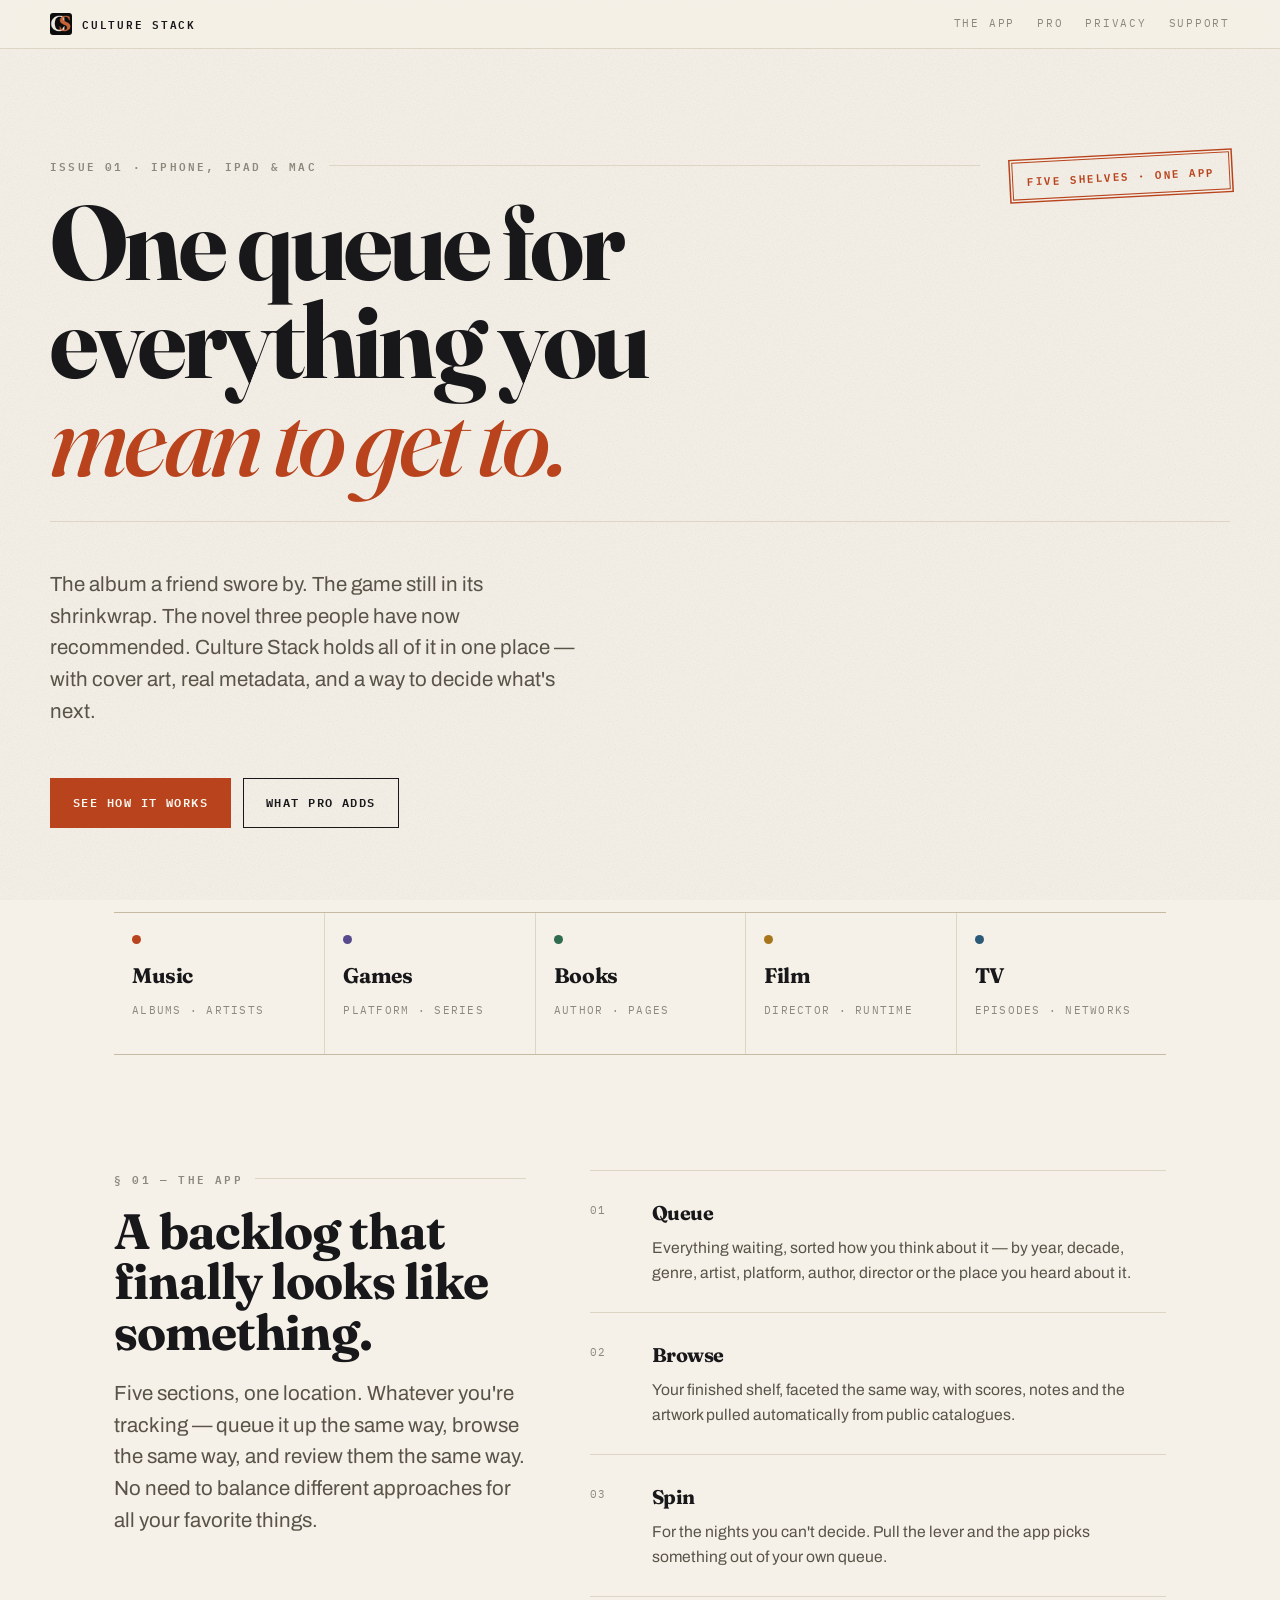
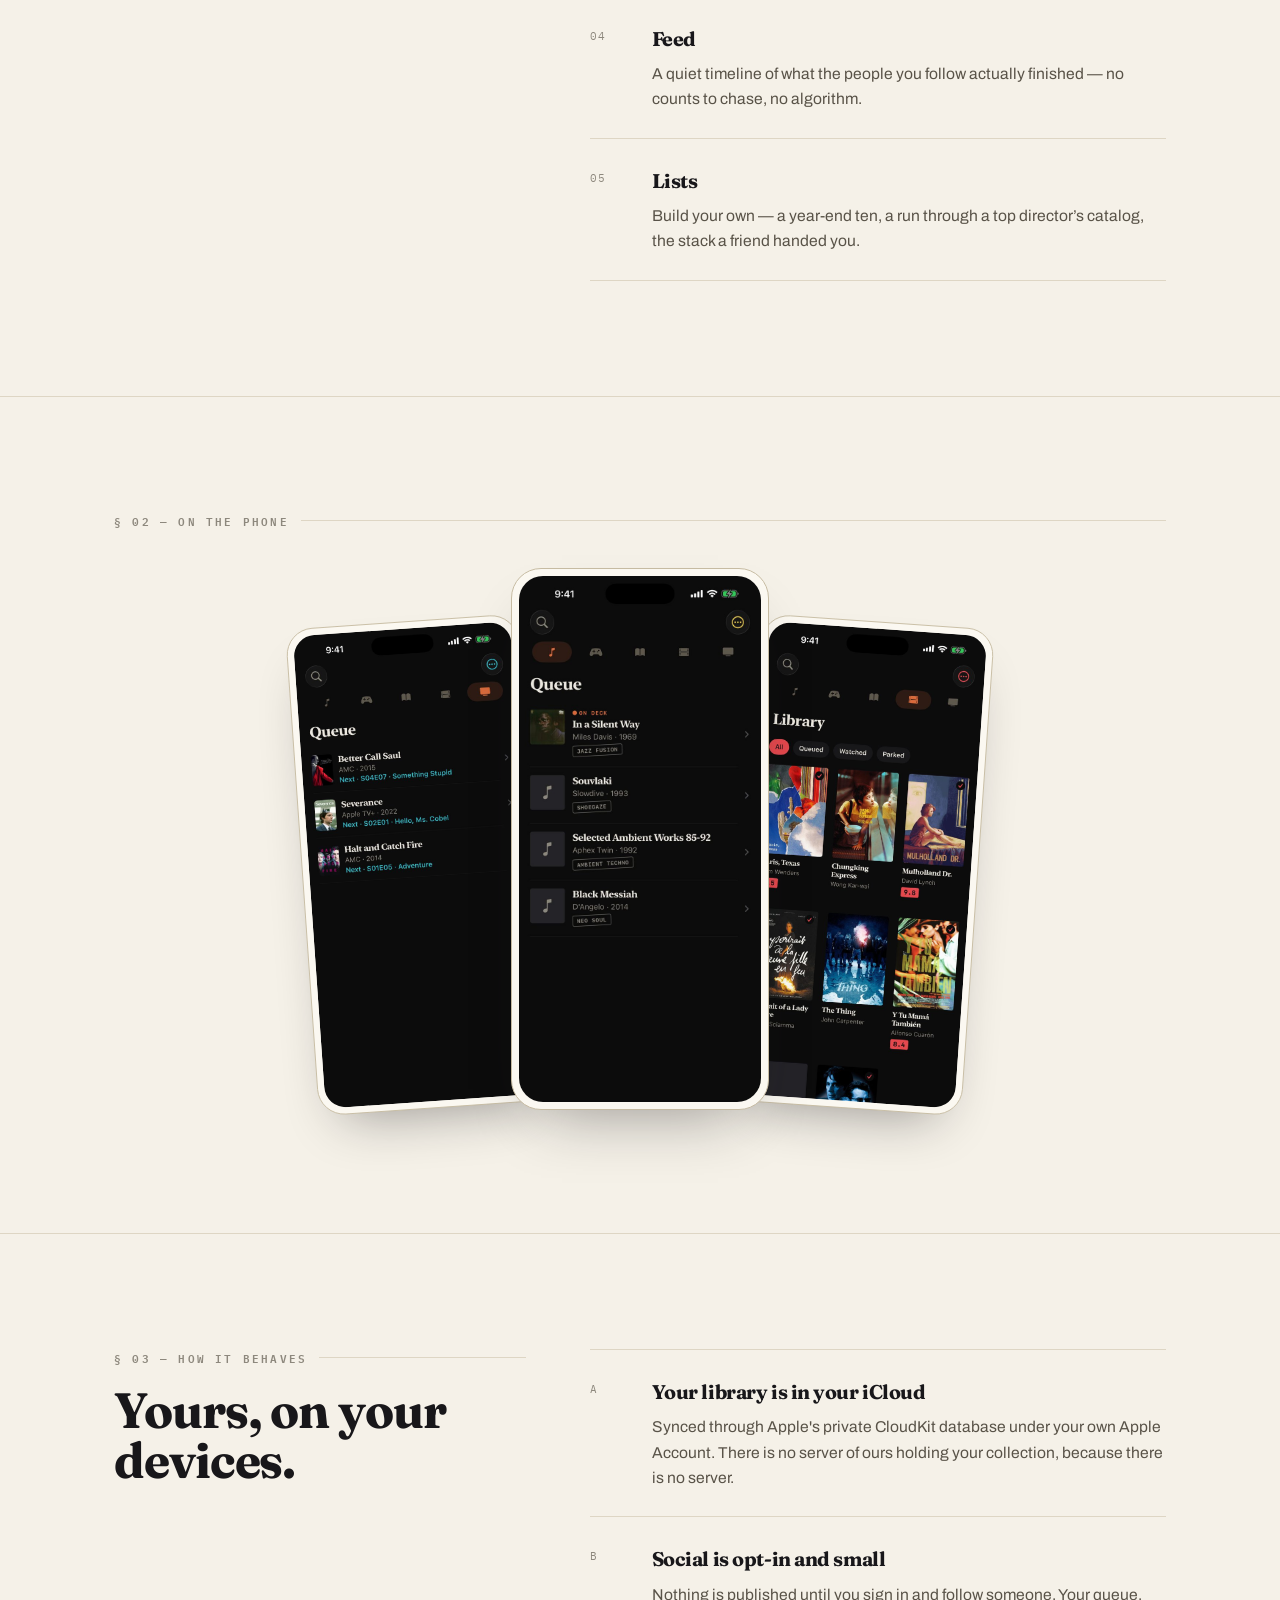
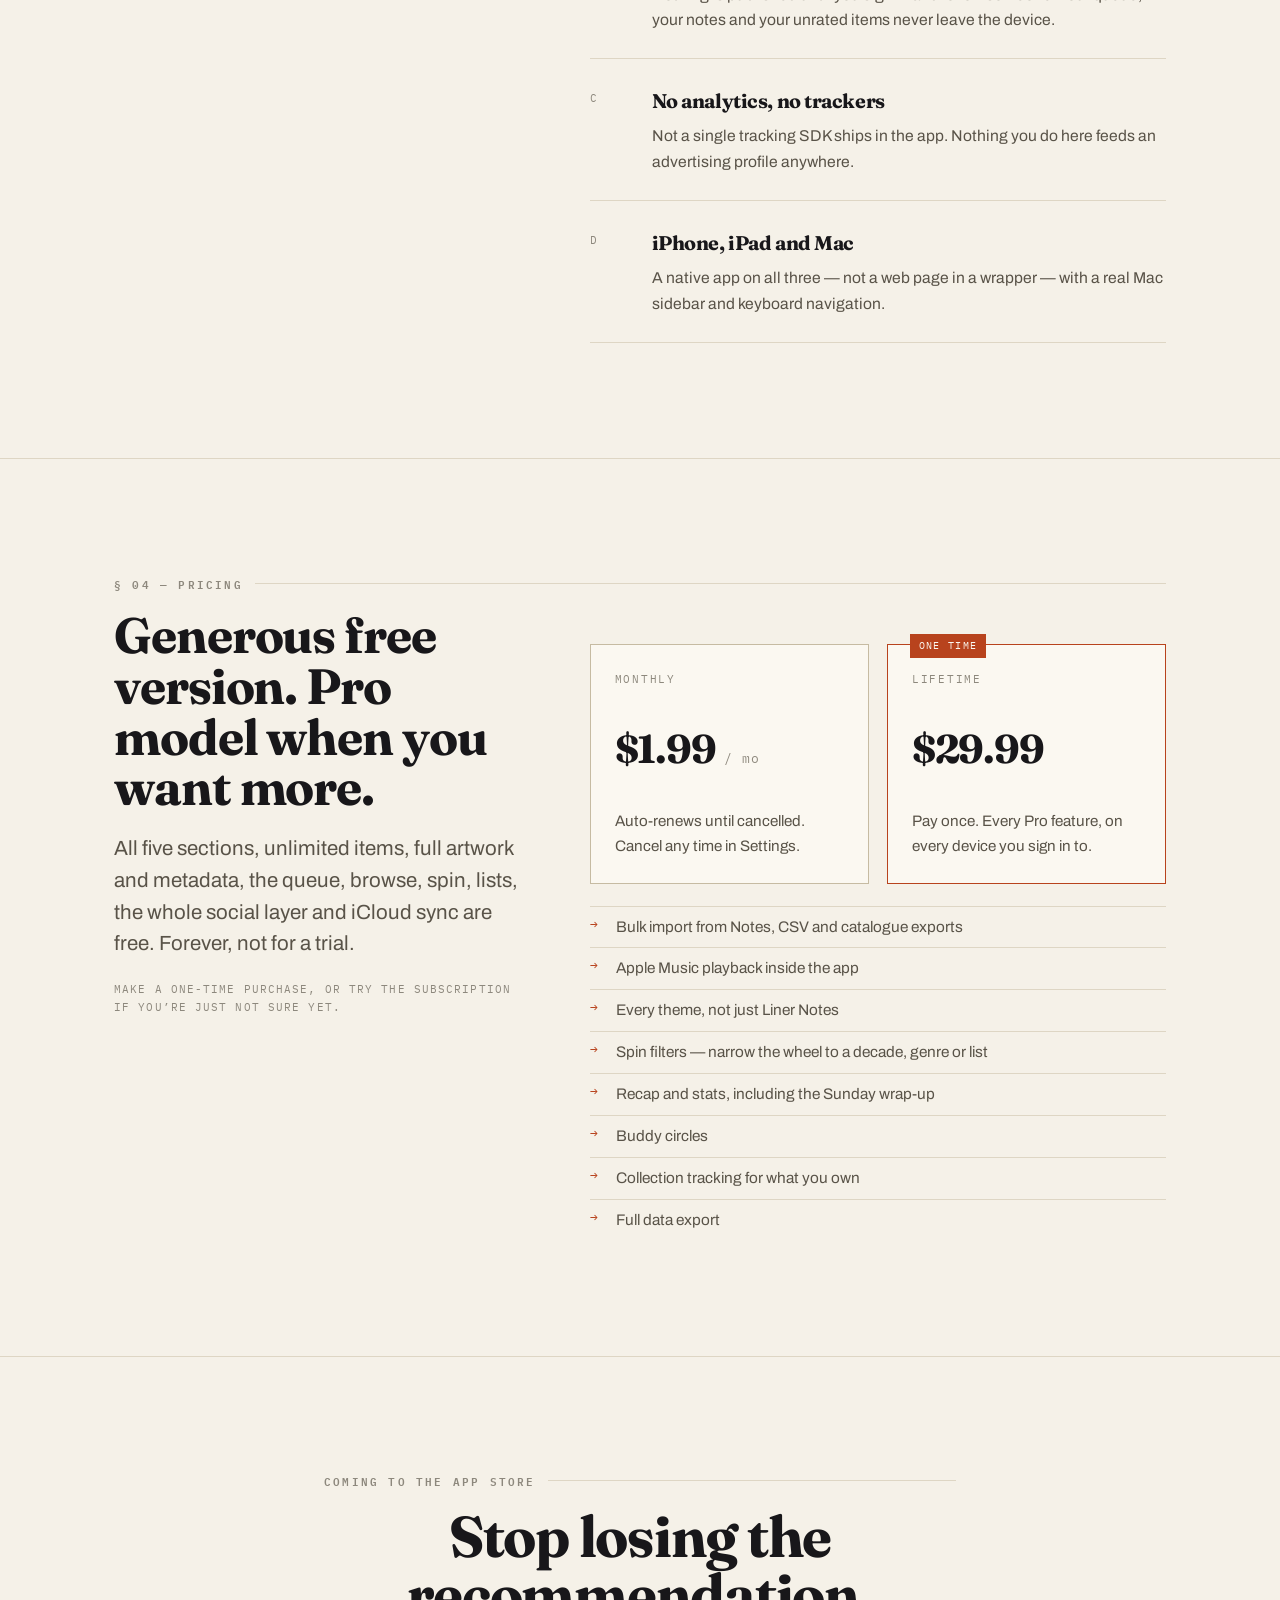
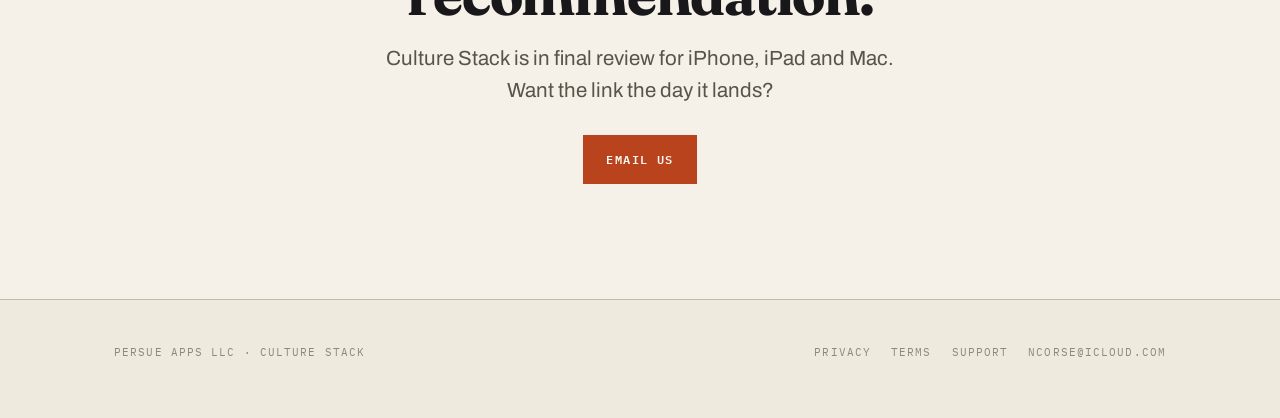
==== commit ddce0c3f: "Apply the marked-up site review: new icon, copy, and lifetime at $29.99 Swaps the masthead and favic" ====
--- a/index.html
+++ b/index.html
@@ -45,7 +45,7 @@
         </h1>
       </div>
       <div class="hero__stamp rise d3">
-        <span class="stamp">Five media · one stack</span>
+        <span class="stamp">Five shelves · one app</span>
       </div>
     </div>
 
@@ -101,9 +101,9 @@
           <p class="eyebrow">§ 01 — The app</p>
           <h2 class="section-title">A backlog that finally looks like something.</h2>
           <p class="lede">
-            Five sections, one grammar. Whatever you're tracking, it queues the same way,
-            browses the same way, and gets marked finished the same way — so there is nothing
-            new to learn when you move from records to novels.
+            Five sections, one location. Whatever you're tracking — queue it up the same way,
+            browse the same way, and review them the same way. No need to balance different
+            approaches for all your favorite things.
           </p>
         </div>
 
@@ -113,7 +113,7 @@
             <div>
               <h3>Queue</h3>
               <p>Everything waiting, sorted how you think about it — by year, decade, genre, artist,
-                platform, author, director or the list it came from.</p>
+                platform, author, director or the place you heard about it.</p>
             </div>
           </div>
           <div class="feature">
@@ -137,14 +137,14 @@
             <div>
               <h3>Feed</h3>
               <p>A quiet timeline of what the people you follow actually finished — no counts to
-                chase, no algorithm, no strangers.</p>
+                chase, no algorithm.</p>
             </div>
           </div>
           <div class="feature">
             <div class="feature__no">05</div>
             <div>
               <h3>Lists</h3>
-              <p>Build your own — a year-end ten, a run through a director, the stack a friend
+              <p>Build your own — a year-end ten, a run through a top director’s catalog, the stack a friend
                 handed you.</p>
             </div>
           </div>
@@ -199,7 +199,7 @@
           <div class="feature">
             <div class="feature__no">C</div>
             <div>
-              <h3>No analytics, no ads, no trackers</h3>
+              <h3>No analytics, no trackers</h3>
               <p>Not a single tracking SDK ships in the app. Nothing you do here feeds an
                 advertising profile anywhere.</p>
             </div>
@@ -223,12 +223,12 @@
       <p class="eyebrow">§ 04 — Pricing</p>
       <div class="two-col">
         <div>
-          <h2 class="section-title">Generous free. Pro when you want depth.</h2>
+          <h2 class="section-title">Generous free version. Pro model when you want more.</h2>
           <p class="lede">
             All five sections, unlimited items, full artwork and metadata, the queue, browse, spin,
             lists, the whole social layer and iCloud sync are free. Forever, not for a trial.
           </p>
-          <p class="free-note">Pro is one purchase, two ways to make it</p>
+          <p class="free-note">Make a one-time purchase, or try the subscription if you’re just not sure yet.</p>
         </div>
 
         <div>
@@ -241,7 +241,7 @@
             <div class="plan plan--pick">
               <span class="plan__tag">One time</span>
               <p class="plan__name">Lifetime</p>
-              <p class="plan__price">$19.99</p>
+              <p class="plan__price">$29.99</p>
               <p class="plan__note">Pay once. Every Pro feature, on every device you sign in to.</p>
             </div>
           </div>
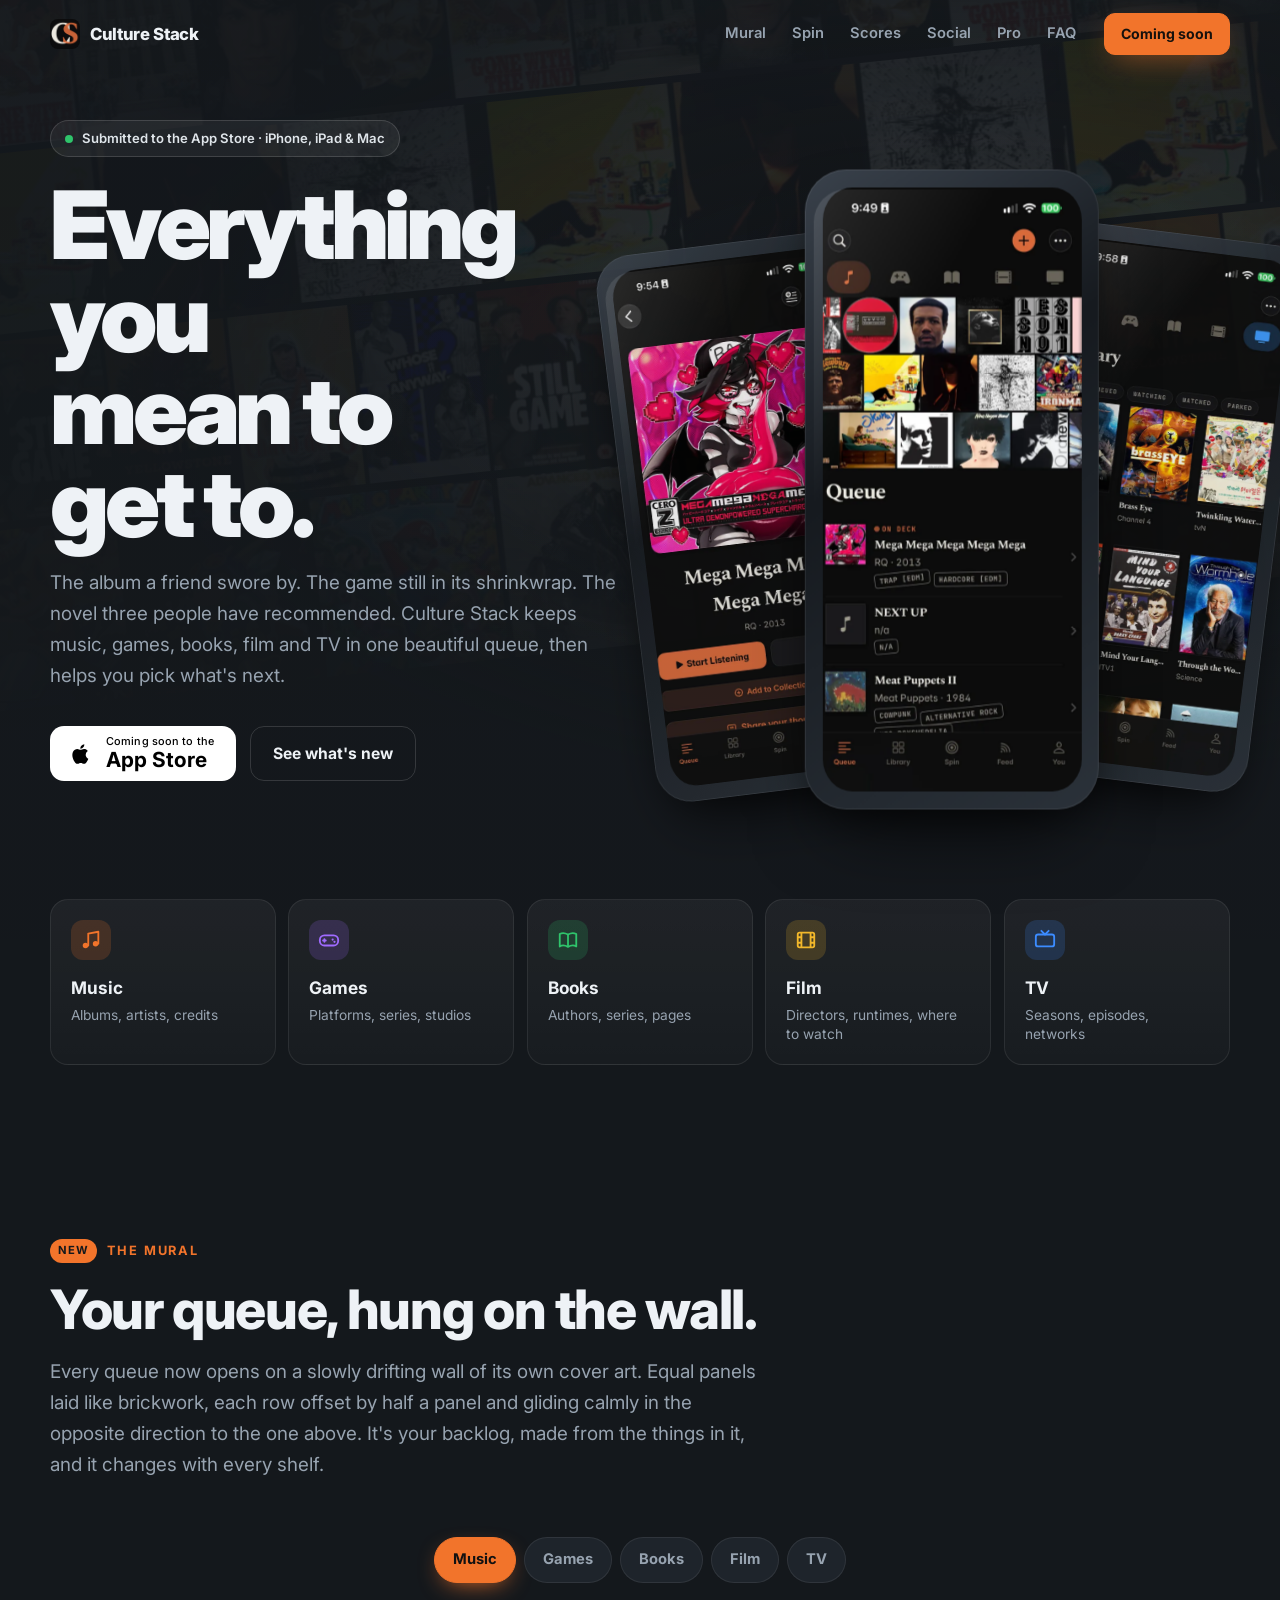
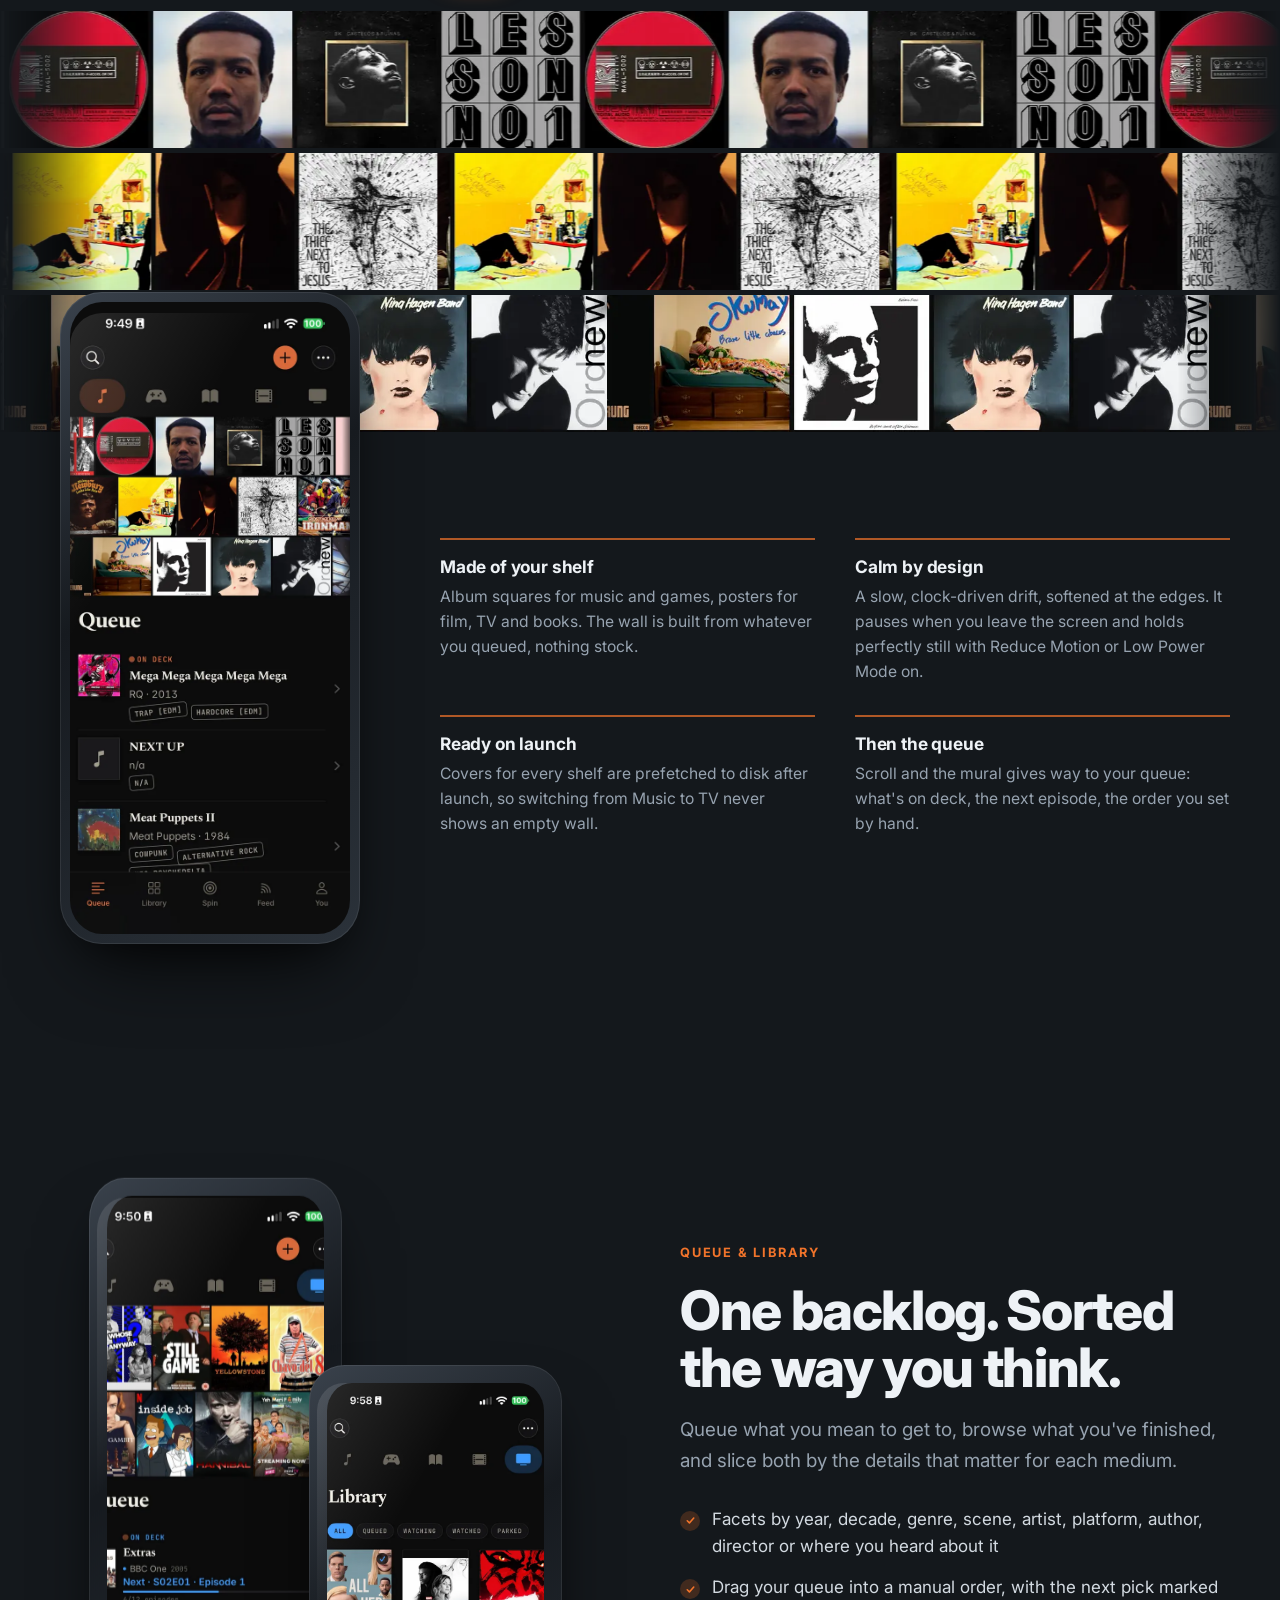
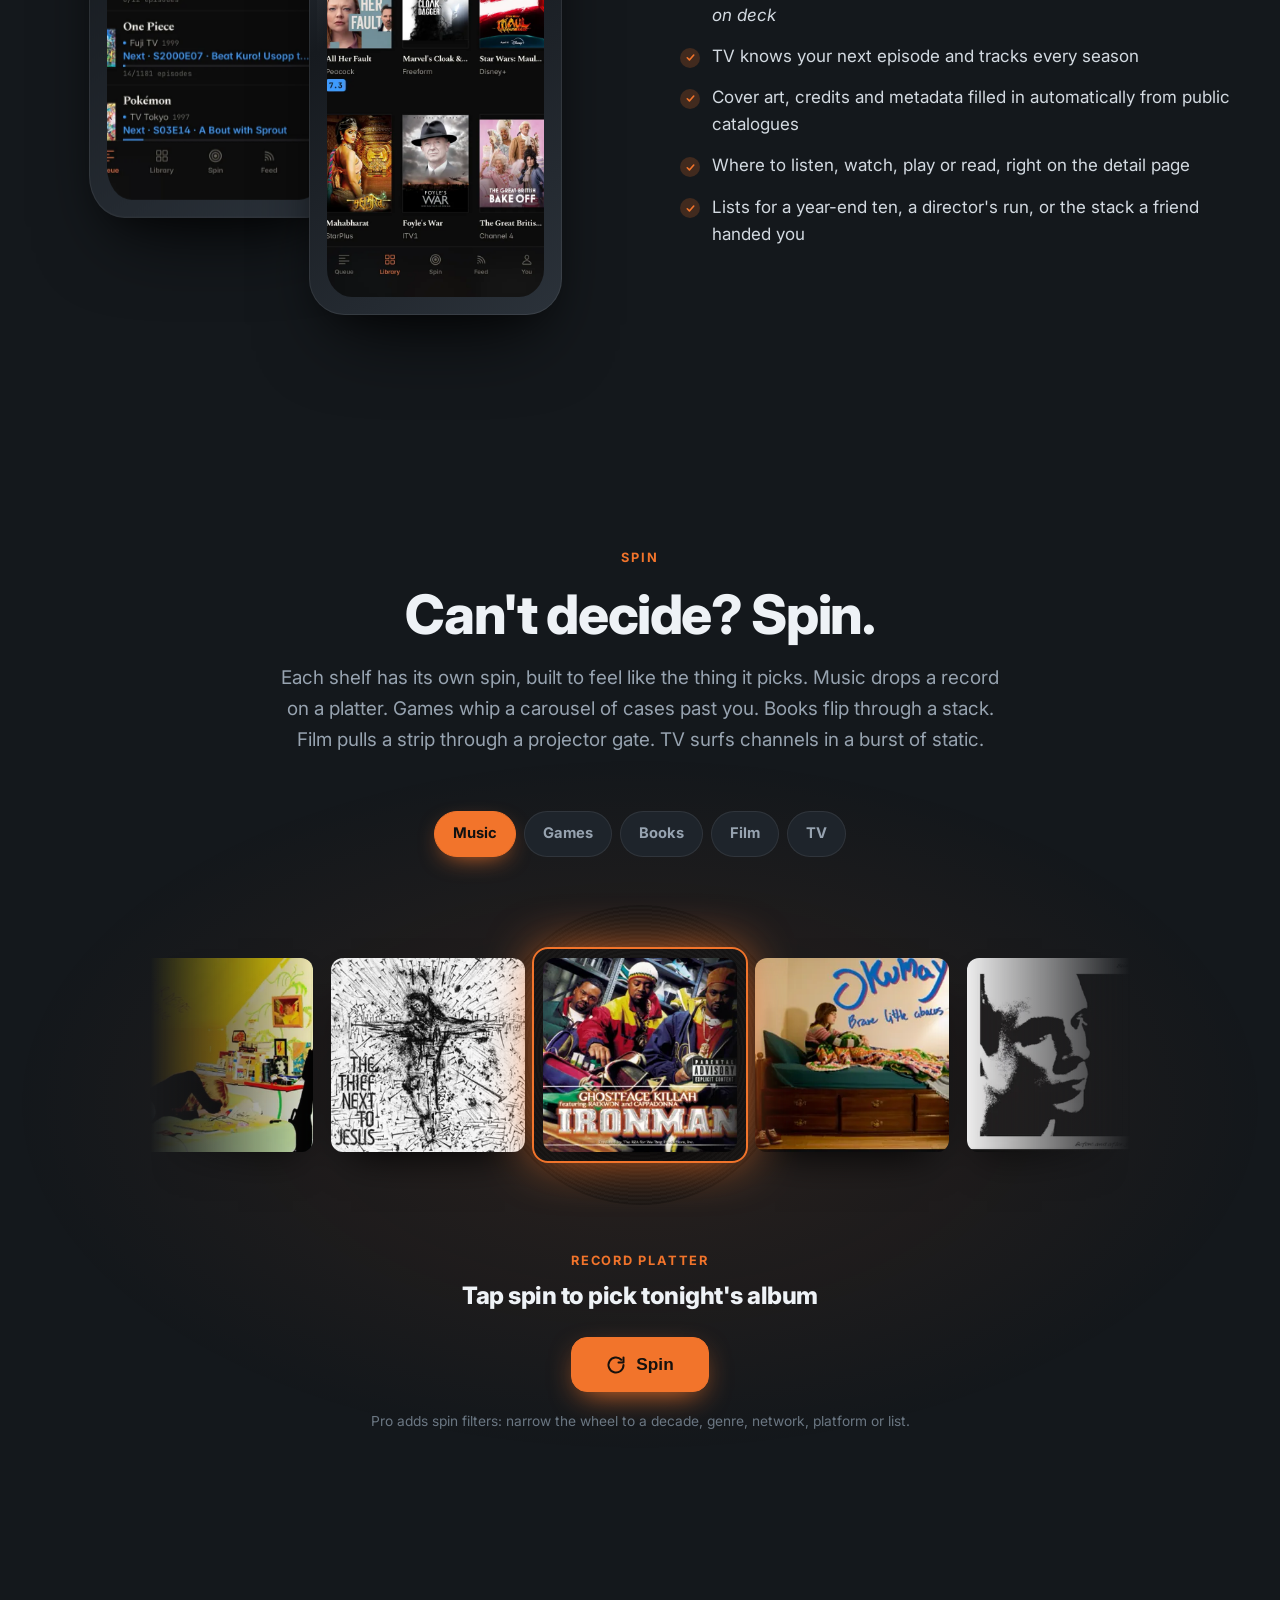
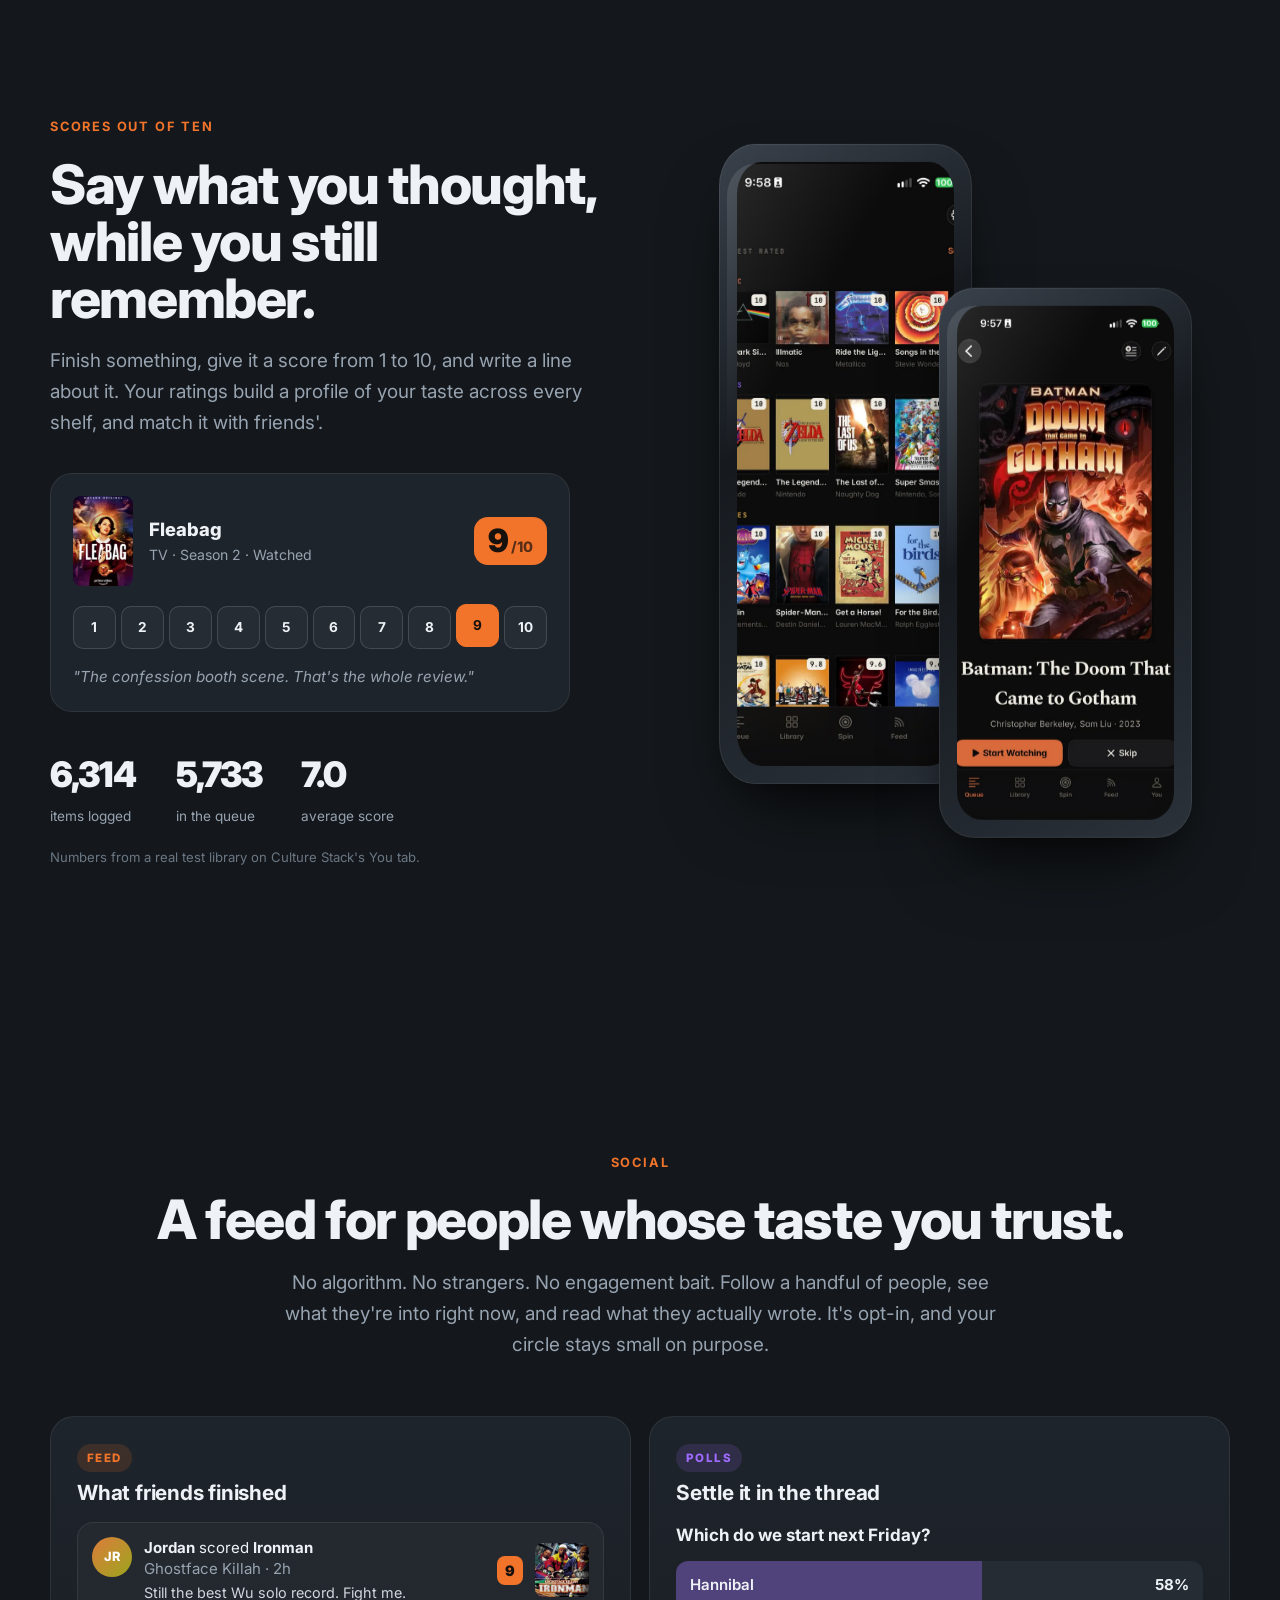
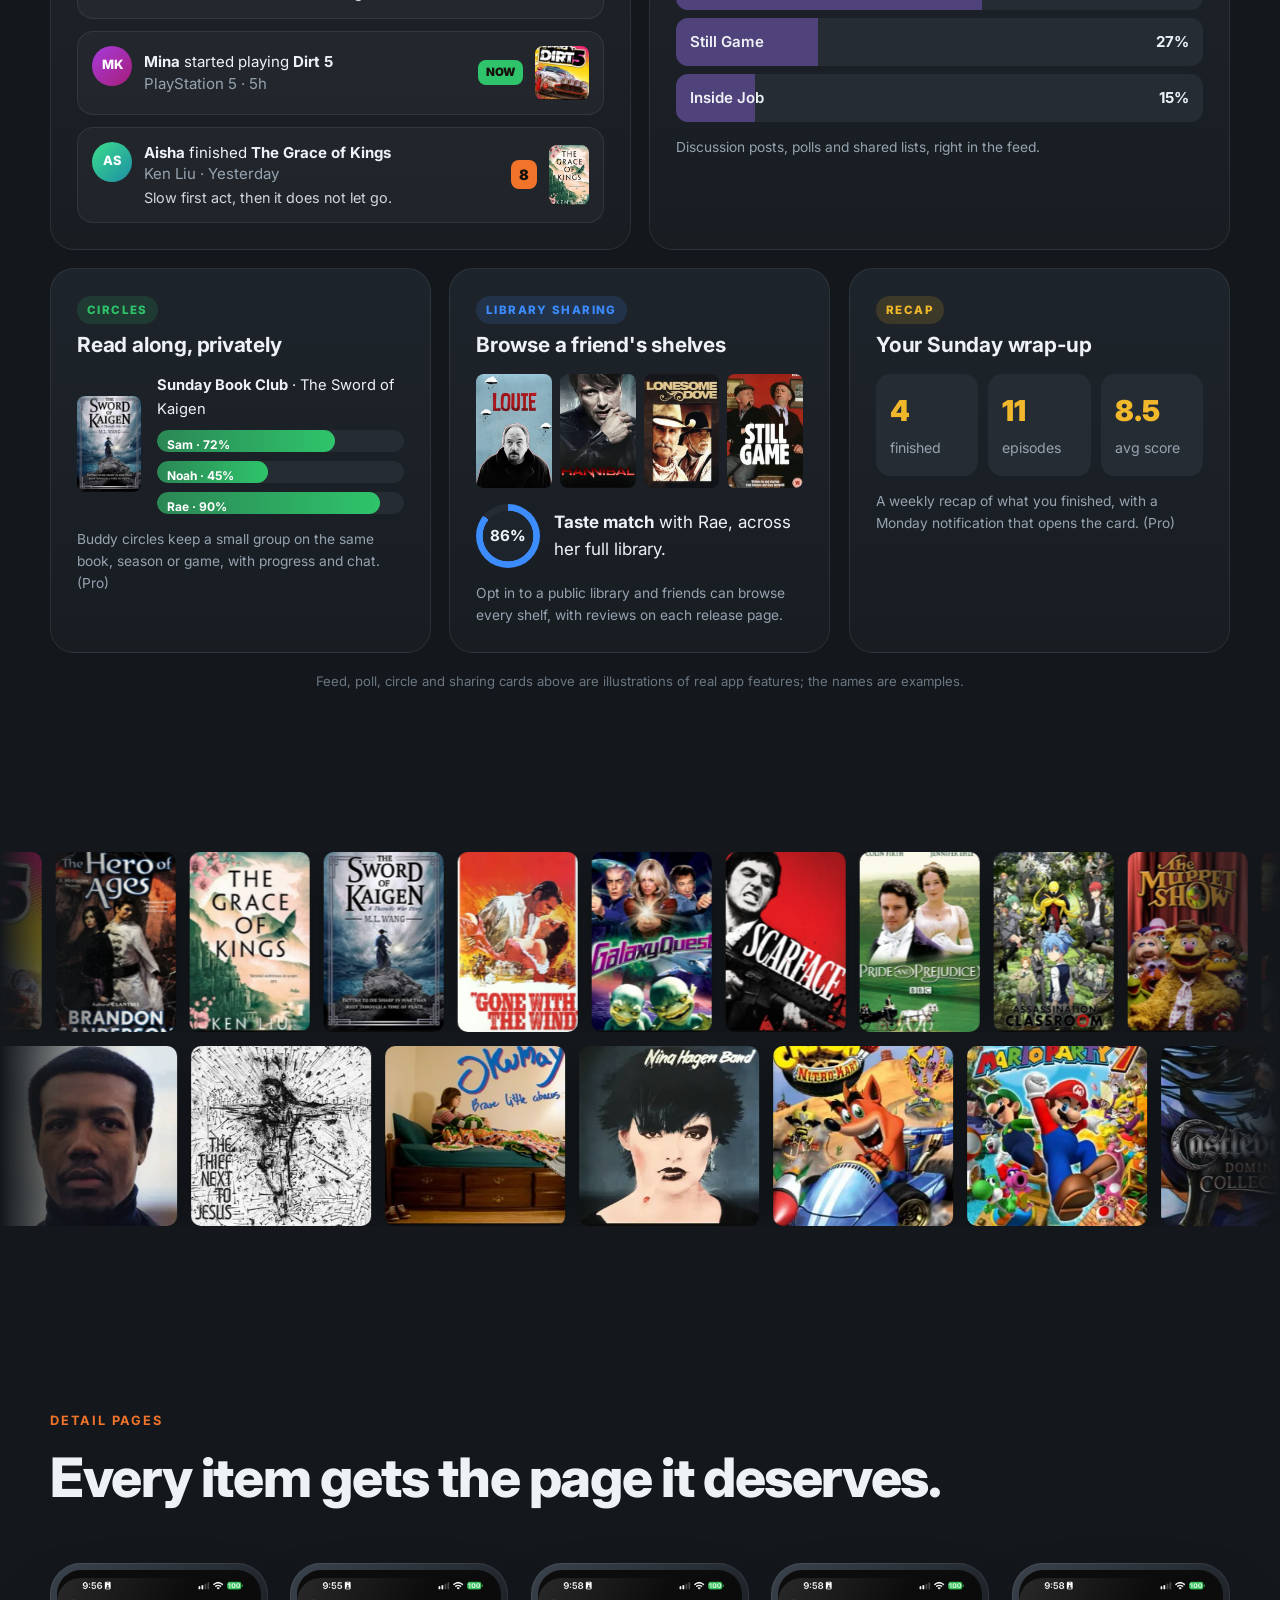
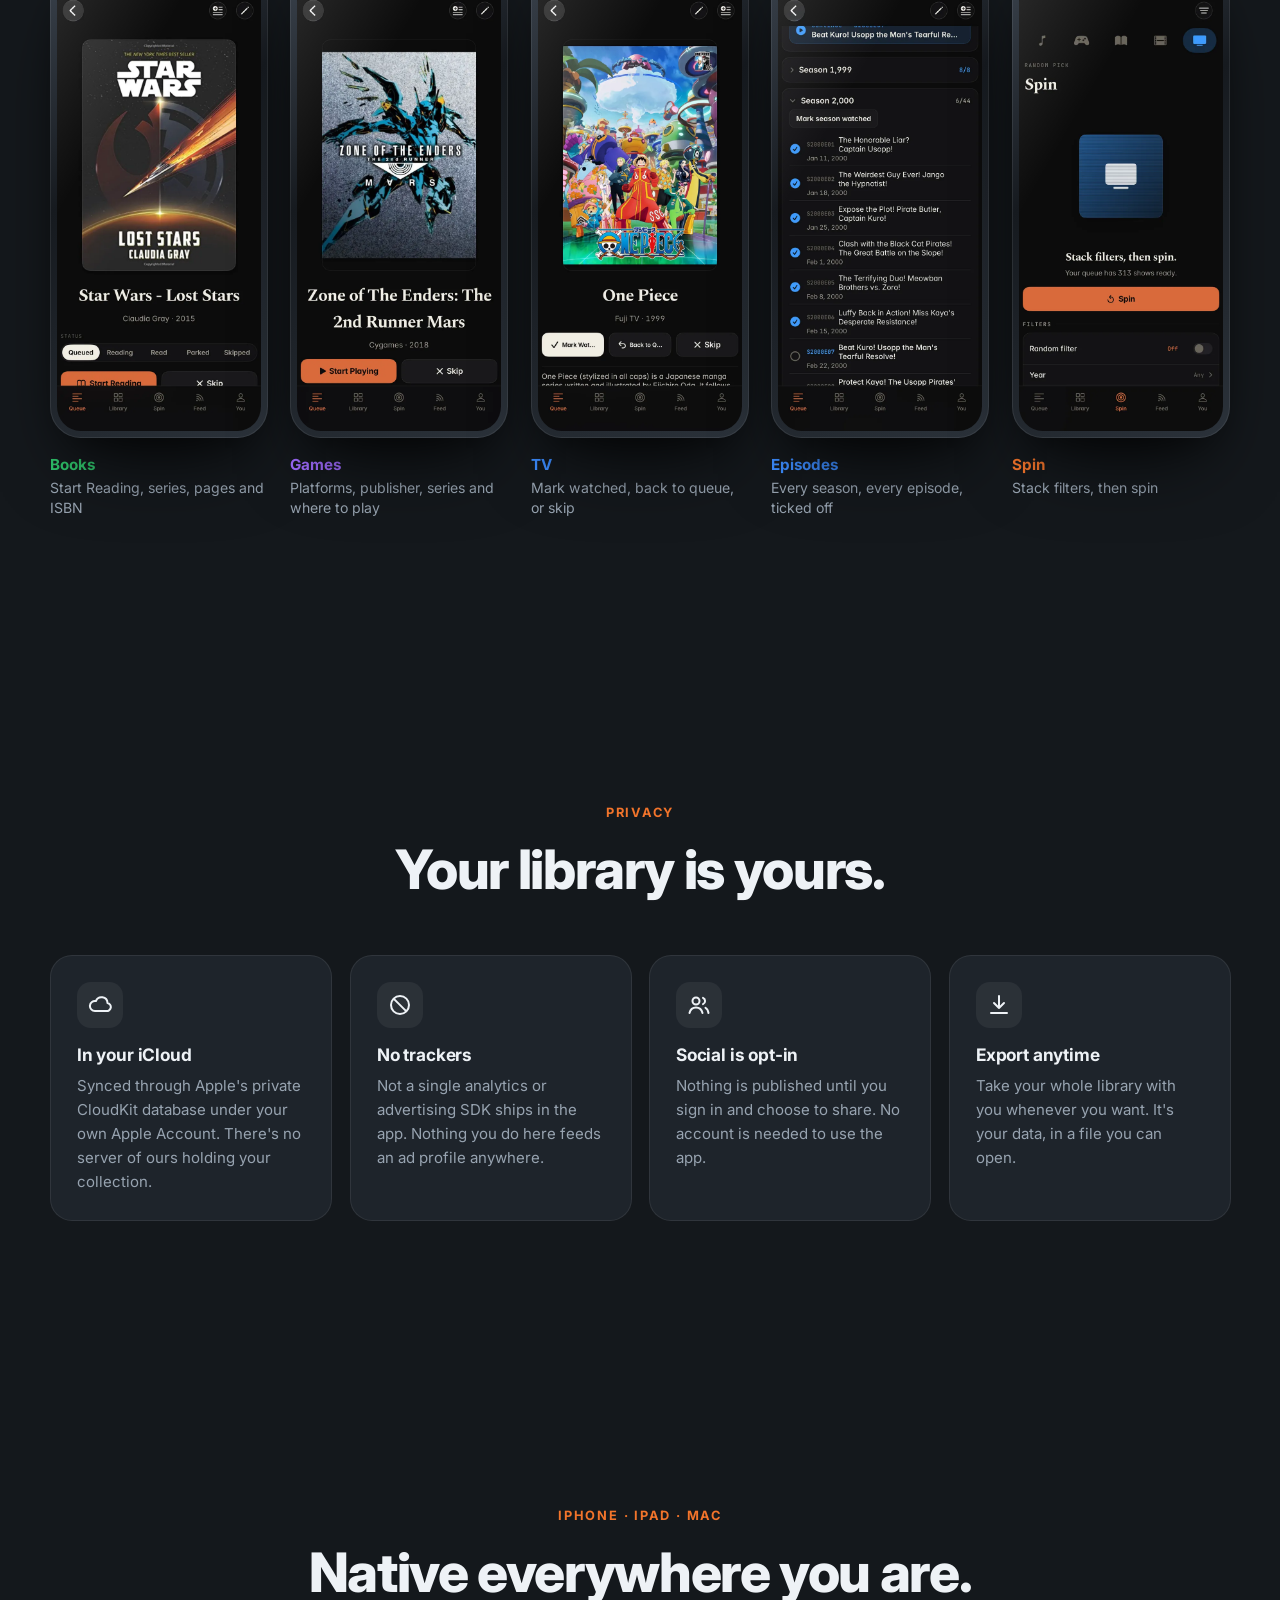
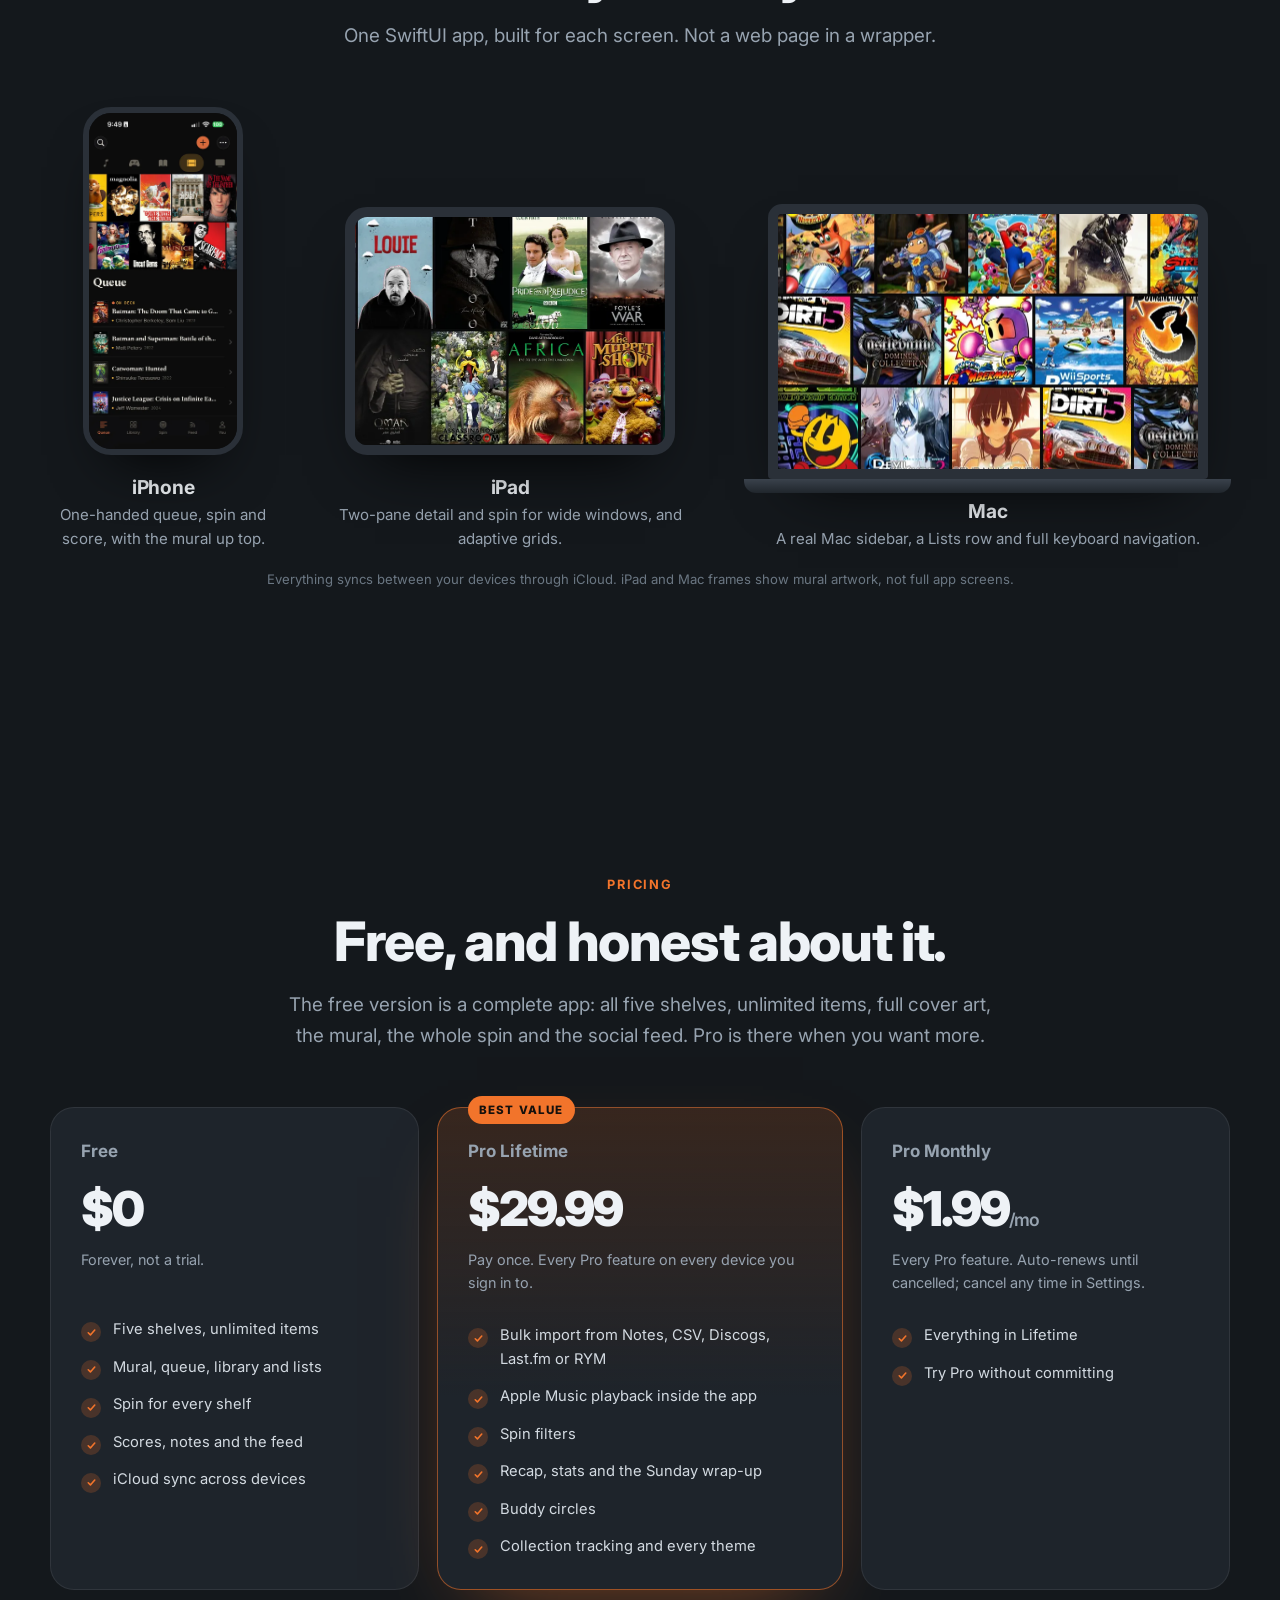
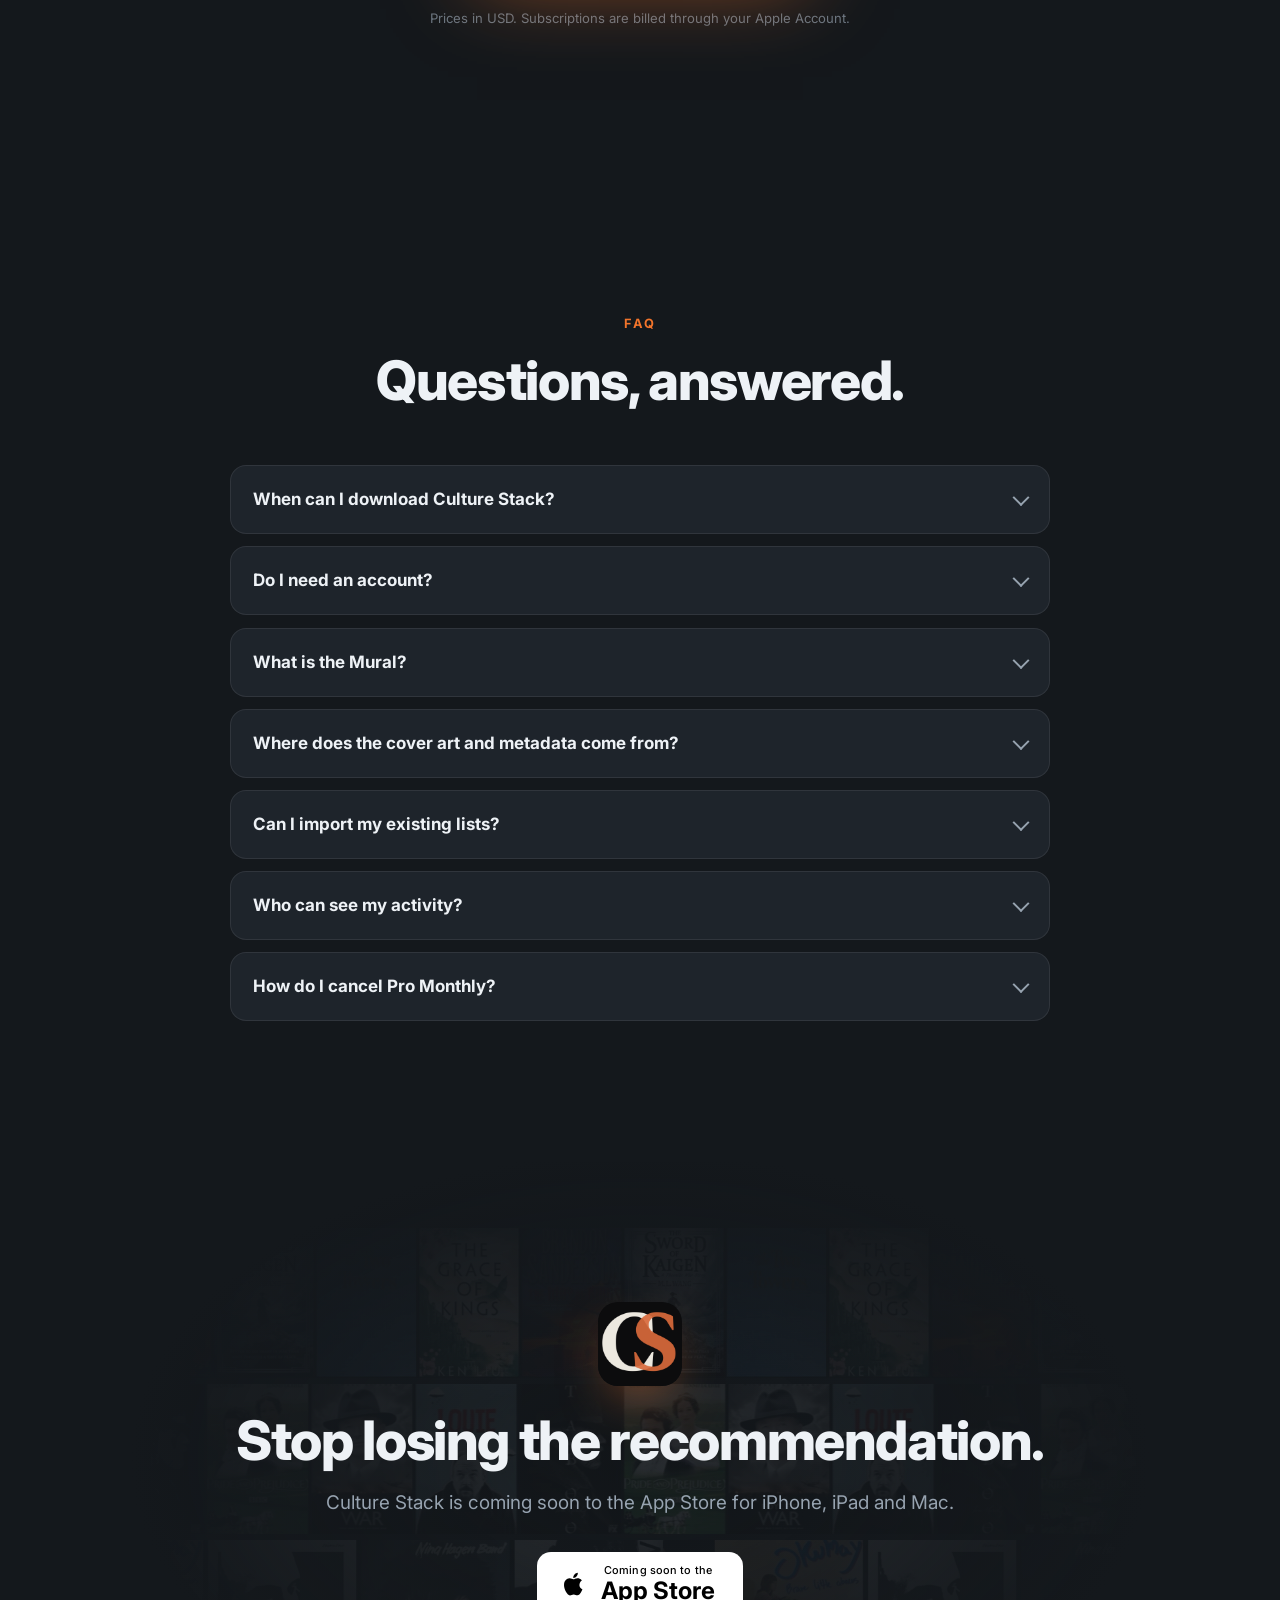
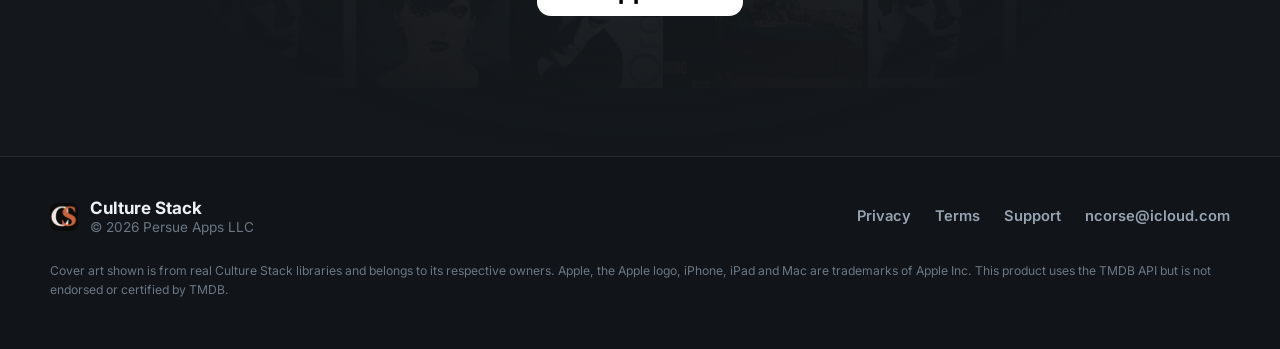
==== commit b95669a0: "Redesign the marketing site: dark slate look, Mural, Spin demo, scores, social, Pro and FAQ" ====
--- a/index.html
+++ b/index.html
@@ -2,293 +2,477 @@
 <html lang="en">
 <head>
 <meta charset="utf-8">
-<title>Culture Stack — one queue for everything you mean to get to</title>
-<meta name="viewport" content="width=device-width, initial-scale=1">
-<meta name="description" content="Culture Stack keeps the albums, games, books, films and shows you mean to get to in one place — with cover art, facets, a spin wheel for when you can't decide, and a quiet feed of what your friends finished.">
-<meta property="og:title" content="Culture Stack">
-<meta property="og:description" content="One queue for the music, games, books, films and shows you mean to get to.">
+<title>Culture Stack · One queue for everything you mean to get to</title>
+<meta name="viewport" content="width=device-width, initial-scale=1, viewport-fit=cover">
+<meta name="description" content="Culture Stack keeps the albums, games, books, films and shows you mean to get to in one place, with a drifting mural of your own cover art, a spin for when you can't decide, scores out of ten and a small, quiet feed of friends. For iPhone, iPad and Mac.">
+<meta name="theme-color" content="#14181C">
+<meta property="og:title" content="Culture Stack · Everything you mean to get to">
+<meta property="og:description" content="Music, games, books, film and TV in one queue. Mural, Spin, scores out of ten and a feed of friends whose taste you trust.">
 <meta property="og:type" content="website">
-<link rel="icon" href="./assets/icon.png">
-<link rel="apple-touch-icon" href="./assets/icon.png">
+<meta property="og:url" content="https://ncorse-create.github.io/culturestack/">
+<meta property="og:image" content="https://ncorse-create.github.io/culturestack/assets/og.png">
+<meta property="og:image:width" content="1200">
+<meta property="og:image:height" content="630">
+<meta name="twitter:card" content="summary_large_image">
+<meta name="twitter:title" content="Culture Stack">
+<meta name="twitter:description" content="One queue for the music, games, books, films and shows you mean to get to.">
+<meta name="twitter:image" content="https://ncorse-create.github.io/culturestack/assets/og.png">
+<meta name="apple-itunes-app" content="app-id=6764145502">
+<link rel="icon" type="image/png" sizes="32x32" href="./assets/favicon-32.png">
+<link rel="apple-touch-icon" href="./assets/apple-touch-icon.png">
 <link rel="preconnect" href="https://fonts.googleapis.com">
 <link rel="preconnect" href="https://fonts.gstatic.com" crossorigin>
-<link href="https://fonts.googleapis.com/css2?family=Fraunces:ital,opsz,wght@0,9..144,500..800;1,9..144,400..700&family=Archivo:wght@400;500;600&family=IBM+Plex+Mono:wght@400;500;600&display=swap" rel="stylesheet">
-<link rel="stylesheet" href="./style.css">
+<link href="https://fonts.googleapis.com/css2?family=Inter:wght@400;500;600;700;800;900&display=swap" rel="stylesheet">
+<link rel="stylesheet" href="./site.css">
+<script>document.documentElement.classList.add("js")</script>
+<script type="application/ld+json">
+{"@context":"https://schema.org","@type":"SoftwareApplication","name":"Culture Stack","operatingSystem":"iOS, iPadOS, macOS","applicationCategory":"EntertainmentApplication","publisher":{"@type":"Organization","name":"Persue Apps LLC"},"offers":[{"@type":"Offer","price":"0","priceCurrency":"USD"}]}
+</script>
 </head>
 <body>
-<div class="shell">
-
-<header class="masthead">
-  <div class="wrap masthead__row">
-    <a class="masthead__brand" href="./">
-      <img class="masthead__mark" src="./assets/icon.png" alt="">
-      Culture Stack
+<a class="skip" href="#main">Skip to content</a>
+
+<header class="nav" id="top">
+  <div class="wrap nav__row">
+    <a class="brand" href="./" aria-label="Culture Stack home">
+      <img src="./assets/icon.png" alt="" width="30" height="30">
+      <span>Culture Stack</span>
     </a>
-    <nav class="masthead__nav">
-      <a href="#what" class="opt">The app</a>
-      <a href="#pro" class="opt">Pro</a>
-      <a href="./privacy.html">Privacy</a>
-      <a href="./support.html">Support</a>
+    <nav class="nav__links" aria-label="Sections">
+      <a href="#mural">Mural</a>
+      <a href="#spin">Spin</a>
+      <a href="#scores">Scores</a>
+      <a href="#social">Social</a>
+      <a href="#pro">Pro</a>
+      <a href="#faq">FAQ</a>
     </nav>
+    <a class="btn btn--sm btn--accent" href="https://apps.apple.com/app/id6764145502">Coming soon</a>
   </div>
 </header>
 
-<main>
-
-  <!-- ---------------- hero ---------------- -->
-  <div class="wrap hero">
-    <div class="hero__grid">
-      <div>
-        <p class="eyebrow rise d1">Issue 01 · iPhone, iPad &amp; Mac</p>
-        <h1 class="display rise d2">
-          One queue for<br>everything you<br><em>mean to get to.</em>
-        </h1>
-      </div>
-      <div class="hero__stamp rise d3">
-        <span class="stamp">Five shelves · one app</span>
-      </div>
-    </div>
-
-    <div class="hero__sub rise d3">
-      <p class="lede">
-        The album a friend swore by. The game still in its shrinkwrap. The novel three
-        people have now recommended. Culture Stack holds all of it in one place — with
-        cover art, real metadata, and a way to decide what's next.
-      </p>
-    </div>
-
-    <div class="hero__cta rise d4">
-      <a class="btn btn--solid" href="#what">See how it works</a>
-      <a class="btn btn--ghost" href="#pro">What Pro adds</a>
-    </div>
-  </div>
-
-  <div class="wrap">
-    <div class="channels rise d5">
-      <div class="channel" style="--c: var(--ch-music)">
-        <span class="channel__dot"></span>
-        <p class="channel__name">Music</p>
-        <p class="channel__meta">Albums · Artists</p>
-      </div>
-      <div class="channel" style="--c: var(--ch-games)">
-        <span class="channel__dot"></span>
-        <p class="channel__name">Games</p>
-        <p class="channel__meta">Platform · Series</p>
-      </div>
-      <div class="channel" style="--c: var(--ch-books)">
-        <span class="channel__dot"></span>
-        <p class="channel__name">Books</p>
-        <p class="channel__meta">Author · Pages</p>
-      </div>
-      <div class="channel" style="--c: var(--ch-film)">
-        <span class="channel__dot"></span>
-        <p class="channel__name">Film</p>
-        <p class="channel__meta">Director · Runtime</p>
-      </div>
-      <div class="channel" style="--c: var(--ch-tv)">
-        <span class="channel__dot"></span>
-        <p class="channel__name">TV</p>
-        <p class="channel__meta">Episodes · Networks</p>
-      </div>
-    </div>
-  </div>
-
-  <!-- ---------------- what it is ---------------- -->
-  <section id="what">
-    <div class="wrap">
-      <div class="two-col">
-        <div>
-          <p class="eyebrow">§ 01 — The app</p>
-          <h2 class="section-title">A backlog that finally looks like something.</h2>
-          <p class="lede">
-            Five sections, one location. Whatever you're tracking — queue it up the same way,
-            browse the same way, and review them the same way. No need to balance different
-            approaches for all your favorite things.
-          </p>
-        </div>
-
-        <div class="features">
-          <div class="feature">
-            <div class="feature__no">01</div>
-            <div>
-              <h3>Queue</h3>
-              <p>Everything waiting, sorted how you think about it — by year, decade, genre, artist,
-                platform, author, director or the place you heard about it.</p>
-            </div>
+<main id="main">
+
+<!-- ============ HERO ============ -->
+<section class="hero" aria-labelledby="hero-title">
+  <div class="hero__mural" aria-hidden="true">
+    <div class="mrow" data-row="row-film-0" data-dir="-1" data-speed="70"></div>
+    <div class="mrow" data-row="row-music-1" data-dir="1" data-speed="80"></div>
+    <div class="mrow" data-row="row-tv2-0" data-dir="-1" data-speed="75"></div>
+    <div class="mrow" data-row="row-games-0" data-dir="1" data-speed="85"></div>
+  </div>
+  <div class="hero__veil" aria-hidden="true"></div>
+
+  <div class="wrap hero__grid">
+    <div class="hero__copy">
+      <p class="pill reveal"><span class="dot"></span> Submitted to the App Store · iPhone, iPad &amp; Mac</p>
+      <h1 id="hero-title" class="reveal" data-delay="1">Everything you<br>mean to get&nbsp;to.</h1>
+      <p class="lede reveal" data-delay="2">The album a friend swore by. The game still in its shrinkwrap. The novel three people have recommended.
+        Culture Stack keeps music, games, books, film and TV in one beautiful queue, then helps you pick what's next.</p>
+      <div class="cta-row reveal" data-delay="3">
+        <a class="appstore" href="https://apps.apple.com/app/id6764145502" aria-label="Coming soon to the App Store">
+          <svg viewBox="0 0 24 24" width="26" height="26" aria-hidden="true"><path fill="currentColor" d="M16.37 12.6c-.02-2.3 1.88-3.4 1.96-3.46-1.07-1.56-2.73-1.78-3.32-1.8-1.41-.14-2.76.83-3.47.83-.72 0-1.82-.81-3-.79-1.54.02-2.96.9-3.76 2.28-1.6 2.78-.41 6.9 1.15 9.15.76 1.1 1.67 2.34 2.86 2.3 1.15-.05 1.58-.74 2.97-.74 1.38 0 1.77.74 2.98.72 1.23-.02 2.01-1.12 2.76-2.23.87-1.28 1.23-2.52 1.25-2.58-.03-.01-2.4-.92-2.42-3.65zM14.1 5.86c.63-.77 1.06-1.83.94-2.89-.91.04-2.01.6-2.66 1.37-.58.67-1.09 1.76-.96 2.8 1.02.08 2.05-.51 2.68-1.28z"/></svg>
+          <span><small>Coming soon to the</small>App Store</span>
+        </a>
+        <a class="btn btn--ghost" href="#mural">See what's new</a>
+      </div>
+      <ul class="hero__facts reveal" data-delay="4">
+        <li><strong>5</strong> shelves</li>
+        <li><strong>10</strong>-point scores</li>
+        <li><strong>0</strong> trackers</li>
+      </ul>
+    </div>
+
+    <div class="hero__phones" aria-label="Culture Stack on iPhone">
+      <figure class="phone phone--back phone--l" data-parallax="-0.08">
+        <img src="./assets/app/detail-album.webp" alt="An album detail page with Start Listening and Skip buttons" width="660" height="1434" loading="eager">
+      </figure>
+      <figure class="phone phone--front tilt" data-parallax="0.06">
+        <img src="./assets/app/mural-music.webp" alt="The music queue with its drifting cover-art mural at the top" width="660" height="1434" fetchpriority="high">
+      </figure>
+      <figure class="phone phone--back phone--r" data-parallax="-0.12">
+        <img src="./assets/app/library2.webp" alt="The TV library as a poster grid" width="660" height="1434" loading="eager">
+      </figure>
+    </div>
+  </div>
+</section>
+
+<!-- ============ SHELVES ============ -->
+<section class="shelves" aria-label="The five shelves">
+  <div class="wrap">
+    <div class="shelf-grid">
+      <a class="shelf reveal" href="#mural" data-cat="music" style="--c:var(--music)">
+        <span class="shelf__icon" aria-hidden="true"><svg viewBox="0 0 24 24"><path d="M9 18V5l11-2v13" fill="none" stroke="currentColor" stroke-width="2" stroke-linecap="round" stroke-linejoin="round"/><circle cx="6" cy="18" r="3" fill="currentColor"/><circle cx="17" cy="16" r="3" fill="currentColor"/></svg></span>
+        <strong>Music</strong><span>Albums, artists, credits</span>
+      </a>
+      <a class="shelf reveal" data-delay="1" href="#mural" data-cat="games" style="--c:var(--games)">
+        <span class="shelf__icon" aria-hidden="true"><svg viewBox="0 0 24 24"><rect x="2" y="7" width="20" height="11" rx="5" fill="none" stroke="currentColor" stroke-width="2"/><path d="M7 11v3M5.5 12.5h3" stroke="currentColor" stroke-width="2" stroke-linecap="round"/><circle cx="16" cy="11.5" r="1.2" fill="currentColor"/><circle cx="18" cy="14" r="1.2" fill="currentColor"/></svg></span>
+        <strong>Games</strong><span>Platforms, series, studios</span>
+      </a>
+      <a class="shelf reveal" data-delay="2" href="#mural" data-cat="books" style="--c:var(--books)">
+        <span class="shelf__icon" aria-hidden="true"><svg viewBox="0 0 24 24"><path d="M3 5.5C5.5 4 8.5 4 12 6c3.5-2 6.5-2 9-.5V19c-2.5-1.5-5.5-1.5-9 .5-3.5-2-6.5-2-9-.5z" fill="none" stroke="currentColor" stroke-width="2" stroke-linejoin="round"/><path d="M12 6v13.5" stroke="currentColor" stroke-width="2"/></svg></span>
+        <strong>Books</strong><span>Authors, series, pages</span>
+      </a>
+      <a class="shelf reveal" data-delay="3" href="#mural" data-cat="film" style="--c:var(--film)">
+        <span class="shelf__icon" aria-hidden="true"><svg viewBox="0 0 24 24"><rect x="3" y="4" width="18" height="16" rx="2" fill="none" stroke="currentColor" stroke-width="2"/><path d="M7 4v16M17 4v16M3 9h4M3 15h4M17 9h4M17 15h4" stroke="currentColor" stroke-width="2"/></svg></span>
+        <strong>Film</strong><span>Directors, runtimes, where to watch</span>
+      </a>
+      <a class="shelf reveal" data-delay="4" href="#mural" data-cat="tv" style="--c:var(--tv)">
+        <span class="shelf__icon" aria-hidden="true"><svg viewBox="0 0 24 24"><rect x="2" y="6" width="20" height="13" rx="2.5" fill="none" stroke="currentColor" stroke-width="2"/><path d="M8 2l4 4 4-4" fill="none" stroke="currentColor" stroke-width="2" stroke-linecap="round" stroke-linejoin="round"/></svg></span>
+        <strong>TV</strong><span>Seasons, episodes, networks</span>
+      </a>
+    </div>
+  </div>
+</section>
+
+<!-- ============ MURAL ============ -->
+<section id="mural" class="mural-sec" aria-labelledby="mural-title">
+  <div class="wrap">
+    <div class="sec-head reveal">
+      <p class="eyebrow"><span class="new">New</span> The Mural</p>
+      <h2 id="mural-title">Your queue, hung on the wall.</h2>
+      <p class="lede">Every queue now opens on a slowly drifting wall of its own cover art. Equal panels laid like brickwork, each row
+        offset by half a panel and gliding calmly in the opposite direction to the one above. It's your backlog,
+        made from the things in it, and it changes with every shelf.</p>
+    </div>
+  </div>
+
+  <div class="mural-stage reveal" data-delay="1">
+    <div class="mural-tabs" role="tablist" aria-label="Choose a shelf">
+      <button role="tab" aria-selected="true" data-shelf="music" style="--c:var(--music)">Music</button>
+      <button role="tab" aria-selected="false" data-shelf="games" style="--c:var(--games)">Games</button>
+      <button role="tab" aria-selected="false" data-shelf="books" style="--c:var(--books)">Books</button>
+      <button role="tab" aria-selected="false" data-shelf="film" style="--c:var(--film)">Film</button>
+      <button role="tab" aria-selected="false" data-shelf="tv" style="--c:var(--tv)">TV</button>
+    </div>
+    <div class="mural-wall" id="muralWall" aria-hidden="true"></div>
+    <div class="wrap mural-detail">
+      <figure class="phone phone--mural tilt">
+        <img id="muralShot" src="./assets/app/mural-music.webp" alt="The Music queue in Culture Stack, opening on a mural of album covers" width="660" height="1434" loading="lazy">
+      </figure>
+      <ul class="mural-points">
+        <li class="reveal"><h3>Made of your shelf</h3><p>Album squares for music and games, posters for film, TV and books. The wall is built from whatever you queued, nothing stock.</p></li>
+        <li class="reveal" data-delay="1"><h3>Calm by design</h3><p>A slow, clock-driven drift, softened at the edges. It pauses when you leave the screen and holds perfectly still with Reduce Motion or Low Power Mode on.</p></li>
+        <li class="reveal" data-delay="2"><h3>Ready on launch</h3><p>Covers for every shelf are prefetched to disk after launch, so switching from Music to TV never shows an empty wall.</p></li>
+        <li class="reveal" data-delay="3"><h3>Then the queue</h3><p>Scroll and the mural gives way to your queue: what's on deck, the next episode, the order you set by hand.</p></li>
+      </ul>
+    </div>
+  </div>
+</section>
+
+<!-- ============ QUEUE & LIBRARY ============ -->
+<section class="split" aria-labelledby="queue-title">
+  <div class="wrap split__grid">
+    <div class="split__media">
+      <figure class="phone tilt reveal" data-parallax="0.05"><img src="./assets/app/mural-tv2.webp" alt="The TV queue showing the next episode for each show in progress" width="660" height="1434" loading="lazy"></figure>
+      <figure class="phone phone--offset tilt reveal" data-delay="2" data-parallax="-0.06"><img src="./assets/app/library.webp" alt="The Library grid with filters for Queued, Watching, Watched and Parked" width="660" height="1434" loading="lazy"></figure>
+    </div>
+    <div class="split__copy">
+      <p class="eyebrow reveal">Queue &amp; Library</p>
+      <h2 id="queue-title" class="reveal">One backlog. Sorted the way you think.</h2>
+      <p class="lede reveal">Queue what you mean to get to, browse what you've finished, and slice both by the details that matter for each medium.</p>
+      <ul class="checks reveal">
+        <li>Facets by year, decade, genre, scene, artist, platform, author, director or where you heard about it</li>
+        <li>Drag your queue into a manual order, with the next pick marked <em>on deck</em></li>
+        <li>TV knows your next episode and tracks every season</li>
+        <li>Cover art, credits and metadata filled in automatically from public catalogues</li>
+        <li>Where to listen, watch, play or read, right on the detail page</li>
+        <li>Lists for a year-end ten, a director's run, or the stack a friend handed you</li>
+      </ul>
+    </div>
+  </div>
+</section>
+
+<!-- ============ SPIN ============ -->
+<section id="spin" class="spin-sec" aria-labelledby="spin-title">
+  <div class="wrap">
+    <div class="sec-head sec-head--center reveal">
+      <p class="eyebrow">Spin</p>
+      <h2 id="spin-title">Can't decide? Spin.</h2>
+      <p class="lede">Each shelf has its own spin, built to feel like the thing it picks. Music drops a record on a platter. Games whip a
+        carousel of cases past you. Books flip through a stack. Film pulls a strip through a projector gate. TV surfs channels in a burst of static.</p>
+    </div>
+
+    <div class="spin-demo reveal" data-delay="1">
+      <div class="spin-tabs" role="tablist" aria-label="Spin a shelf">
+        <button role="tab" aria-selected="true" data-spin="music" style="--c:var(--music)">Music</button>
+        <button role="tab" aria-selected="false" data-spin="games" style="--c:var(--games)">Games</button>
+        <button role="tab" aria-selected="false" data-spin="books" style="--c:var(--books)">Books</button>
+        <button role="tab" aria-selected="false" data-spin="film" style="--c:var(--film)">Film</button>
+        <button role="tab" aria-selected="false" data-spin="tv" style="--c:var(--tv)">TV</button>
+      </div>
+      <div class="spin-window" id="spinWindow">
+        <div class="spin-record" aria-hidden="true"></div>
+        <div class="spin-track" id="spinTrack"></div>
+        <div class="spin-static" aria-hidden="true"></div>
+      </div>
+      <div class="spin-result" aria-live="polite">
+        <p class="spin-result__label" id="spinStyle">Record platter</p>
+        <p class="spin-result__pick" id="spinPick">Tap spin to pick tonight's album</p>
+      </div>
+      <button class="btn btn--accent btn--lg" id="spinBtn" type="button">
+        <svg viewBox="0 0 24 24" width="20" height="20" aria-hidden="true"><path d="M21 12a9 9 0 1 1-2.64-6.36M21 3v6h-6" fill="none" stroke="currentColor" stroke-width="2.4" stroke-linecap="round" stroke-linejoin="round"/></svg>
+        Spin
+      </button>
+      <p class="spin-note">Pro adds spin filters: narrow the wheel to a decade, genre, network, platform or list.</p>
+    </div>
+  </div>
+</section>
+
+<!-- ============ SCORES ============ -->
+<section id="scores" class="split split--rev" aria-labelledby="scores-title">
+  <div class="wrap split__grid">
+    <div class="split__copy">
+      <p class="eyebrow reveal">Scores out of ten</p>
+      <h2 id="scores-title" class="reveal">Say what you thought, while you still remember.</h2>
+      <p class="lede reveal">Finish something, give it a score from 1 to 10, and write a line about it. Your ratings build a profile of your taste across every shelf, and match it with friends'.</p>
+
+      <div class="score-card reveal" data-delay="1">
+        <div class="score-card__top">
+          <img src="./assets/covers/c38.webp" alt="" width="60" height="90" loading="lazy">
+          <div>
+            <p class="score-card__title">Fleabag</p>
+            <p class="score-card__meta">TV · Season 2 · Watched</p>
           </div>
-          <div class="feature">
-            <div class="feature__no">02</div>
-            <div>
-              <h3>Browse</h3>
-              <p>Your finished shelf, faceted the same way, with scores, notes and the artwork
-                pulled automatically from public catalogues.</p>
-            </div>
+          <div class="score-badge" aria-live="polite"><span id="scoreValue" class="count" data-to="9">0</span><small>/10</small></div>
+        </div>
+        <div class="score-picker" role="radiogroup" aria-label="Your score">
+          <button role="radio" aria-checked="false">1</button><button role="radio" aria-checked="false">2</button><button role="radio" aria-checked="false">3</button><button role="radio" aria-checked="false">4</button><button role="radio" aria-checked="false">5</button><button role="radio" aria-checked="false">6</button><button role="radio" aria-checked="false">7</button><button role="radio" aria-checked="false">8</button><button role="radio" aria-checked="true">9</button><button role="radio" aria-checked="false">10</button>
+        </div>
+        <p class="score-card__note">"The confession booth scene. That's the whole review."</p>
+      </div>
+
+      <div class="stats reveal" data-delay="2">
+        <div><span class="count" data-to="6314">0</span><small>items logged</small></div>
+        <div><span class="count" data-to="5733">0</span><small>in the queue</small></div>
+        <div><span class="count" data-to="7.0" data-dec="1">0</span><small>average score</small></div>
+      </div>
+      <p class="fineprint reveal">Numbers from a real test library on Culture Stack's You tab.</p>
+    </div>
+    <div class="split__media">
+      <figure class="phone tilt reveal" data-parallax="0.05"><img src="./assets/app/you2.webp" alt="The You tab showing highest-rated items on every shelf" width="660" height="1434" loading="lazy"></figure>
+      <figure class="phone phone--offset tilt reveal" data-delay="2" data-parallax="-0.05"><img src="./assets/app/detail-film.webp" alt="A film detail page with Start Watching and Skip" width="660" height="1434" loading="lazy"></figure>
+    </div>
+  </div>
+</section>
+
+<!-- ============ SOCIAL ============ -->
+<section id="social" class="social-sec" aria-labelledby="social-title">
+  <div class="wrap">
+    <div class="sec-head sec-head--center reveal">
+      <p class="eyebrow">Social</p>
+      <h2 id="social-title">A feed for people whose taste you trust.</h2>
+      <p class="lede">No algorithm. No strangers. No engagement bait. Follow a handful of people, see what they're into right now,
+        and read what they actually wrote. It's opt-in, and your circle stays small on purpose.</p>
+    </div>
+
+    <div class="bento">
+      <article class="card card--feed reveal tilt">
+        <header class="card__head"><span class="tag">Feed</span><h3>What friends finished</h3></header>
+        <ul class="feed">
+          <li><span class="av" style="--h:24">JR</span><div><p><b>Jordan</b> scored <b>Ironman</b></p><p class="muted">Ghostface Killah · 2h</p><p class="quote">Still the best Wu solo record. Fight me.</p></div><span class="mini-score">9</span><img src="./assets/covers/c04.webp" alt="" width="54" height="54" loading="lazy"></li>
+          <li><span class="av" style="--h:280">MK</span><div><p><b>Mina</b> started playing <b>Dirt 5</b></p><p class="muted">PlayStation 5 · 5h</p></div><span class="mini-score mini-score--live">Now</span><img src="./assets/covers/c18.webp" alt="" width="54" height="54" loading="lazy"></li>
+          <li><span class="av" style="--h:150">AS</span><div><p><b>Aisha</b> finished <b>The Grace of Kings</b></p><p class="muted">Ken Liu · Yesterday</p><p class="quote">Slow first act, then it does not let go.</p></div><span class="mini-score">8</span><img class="tall" src="./assets/covers/c45.webp" alt="" width="40" height="60" loading="lazy"></li>
+        </ul>
+      </article>
+
+      <article class="card card--poll reveal tilt" data-delay="1">
+        <header class="card__head"><span class="tag" style="--c:var(--games)">Polls</span><h3>Settle it in the thread</h3></header>
+        <p class="poll__q">Which do we start next Friday?</p>
+        <div class="poll">
+          <div class="poll__opt" style="--p:58%"><span>Hannibal</span><b>58%</b></div>
+          <div class="poll__opt" style="--p:27%"><span>Still Game</span><b>27%</b></div>
+          <div class="poll__opt" style="--p:15%"><span>Inside Job</span><b>15%</b></div>
+        </div>
+        <p class="muted small">Discussion posts, polls and shared lists, right in the feed.</p>
+      </article>
+
+      <article class="card card--circle reveal tilt" data-delay="2">
+        <header class="card__head"><span class="tag" style="--c:var(--books)">Circles</span><h3>Read along, privately</h3></header>
+        <div class="circle-row">
+          <img class="tall" src="./assets/covers/c47.webp" alt="" width="64" height="96" loading="lazy">
+          <div class="circle-prog">
+            <p><b>Sunday Book Club</b> · The Sword of Kaigen</p>
+            <div class="prog"><span style="--w:72%"></span><em>Sam · 72%</em></div>
+            <div class="prog"><span style="--w:45%"></span><em>Noah · 45%</em></div>
+            <div class="prog"><span style="--w:90%"></span><em>Rae · 90%</em></div>
           </div>
-          <div class="feature">
-            <div class="feature__no">03</div>
-            <div>
-              <h3>Spin</h3>
-              <p>For the nights you can't decide. Pull the lever and the app picks something out of
-                your own queue.</p>
-            </div>
-          </div>
-          <div class="feature">
-            <div class="feature__no">04</div>
-            <div>
-              <h3>Feed</h3>
-              <p>A quiet timeline of what the people you follow actually finished — no counts to
-                chase, no algorithm.</p>
-            </div>
-          </div>
-          <div class="feature">
-            <div class="feature__no">05</div>
-            <div>
-              <h3>Lists</h3>
-              <p>Build your own — a year-end ten, a run through a top director’s catalog, the stack a friend
-                handed you.</p>
-            </div>
-          </div>
-        </div>
-      </div>
-    </div>
-  </section>
-
-  <!-- ---------------- mockups ---------------- -->
-  <section class="section--rule">
-    <div class="wrap">
-      <p class="eyebrow">§ 02 — On the phone</p>
-      <div class="stage">
-        <figure class="phone phone--l">
-          <img src="./assets/shots/tv.jpg" alt="The TV queue, showing the next episode of each show in progress" loading="lazy" width="660" height="1434">
-        </figure>
-        <figure class="phone phone--c">
-          <img src="./assets/shots/queue.jpg" alt="The music queue, with the next album marked on deck" loading="lazy" width="660" height="1434">
-        </figure>
-        <figure class="phone phone--r">
-          <img src="./assets/shots/film.jpg" alt="The film library as a poster grid with scores" loading="lazy" width="660" height="1434">
-        </figure>
-      </div>
-    </div>
-  </section>
-
-  <!-- ---------------- principles ---------------- -->
-  <section class="section--rule">
-    <div class="wrap">
-      <div class="two-col">
-        <div>
-          <p class="eyebrow">§ 03 — How it behaves</p>
-          <h2 class="section-title">Yours, on your devices.</h2>
-        </div>
-        <div class="features">
-          <div class="feature">
-            <div class="feature__no">A</div>
-            <div>
-              <h3>Your library is in your iCloud</h3>
-              <p>Synced through Apple's private CloudKit database under your own Apple Account.
-                There is no server of ours holding your collection, because there is no server.</p>
-            </div>
-          </div>
-          <div class="feature">
-            <div class="feature__no">B</div>
-            <div>
-              <h3>Social is opt-in and small</h3>
-              <p>Nothing is published until you sign in and follow someone. Your queue, your notes
-                and your unrated items never leave the device.</p>
-            </div>
-          </div>
-          <div class="feature">
-            <div class="feature__no">C</div>
-            <div>
-              <h3>No analytics, no trackers</h3>
-              <p>Not a single tracking SDK ships in the app. Nothing you do here feeds an
-                advertising profile anywhere.</p>
-            </div>
-          </div>
-          <div class="feature">
-            <div class="feature__no">D</div>
-            <div>
-              <h3>iPhone, iPad and Mac</h3>
-              <p>A native app on all three — not a web page in a wrapper — with a real Mac
-                sidebar and keyboard navigation.</p>
-            </div>
-          </div>
-        </div>
-      </div>
-    </div>
-  </section>
-
-  <!-- ---------------- pricing ---------------- -->
-  <section id="pro" class="section--rule">
-    <div class="wrap">
-      <p class="eyebrow">§ 04 — Pricing</p>
-      <div class="two-col">
-        <div>
-          <h2 class="section-title">Generous free version. Pro model when you want more.</h2>
-          <p class="lede">
-            All five sections, unlimited items, full artwork and metadata, the queue, browse, spin,
-            lists, the whole social layer and iCloud sync are free. Forever, not for a trial.
-          </p>
-          <p class="free-note">Make a one-time purchase, or try the subscription if you’re just not sure yet.</p>
-        </div>
-
-        <div>
-          <div class="plans">
-            <div class="plan">
-              <p class="plan__name">Monthly</p>
-              <p class="plan__price">$1.99<span> / mo</span></p>
-              <p class="plan__note">Auto-renews until cancelled. Cancel any time in Settings.</p>
-            </div>
-            <div class="plan plan--pick">
-              <span class="plan__tag">One time</span>
-              <p class="plan__name">Lifetime</p>
-              <p class="plan__price">$29.99</p>
-              <p class="plan__note">Pay once. Every Pro feature, on every device you sign in to.</p>
-            </div>
-          </div>
-
-          <ul class="checks">
-            <li>Bulk import from Notes, CSV and catalogue exports</li>
-            <li>Apple Music playback inside the app</li>
-            <li>Every theme, not just Liner Notes</li>
-            <li>Spin filters — narrow the wheel to a decade, genre or list</li>
-            <li>Recap and stats, including the Sunday wrap-up</li>
-            <li>Buddy circles</li>
-            <li>Collection tracking for what you own</li>
-            <li>Full data export</li>
-          </ul>
-        </div>
-      </div>
-    </div>
-  </section>
-
-  <!-- ---------------- close ---------------- -->
-  <section class="section--rule">
-    <div class="wrap wrap--narrow" style="text-align:center">
-      <p class="eyebrow" style="justify-content:center">Coming to the App Store</p>
-      <h2 class="section-title" style="font-size:clamp(2.1rem,5.4vw,3.6rem)">
-        Stop losing the recommendation.
-      </h2>
-      <p class="lede" style="margin: 0 auto 28px">
-        Culture Stack is in final review for iPhone, iPad and Mac. Want the link the day it lands?
-      </p>
-      <a class="btn btn--solid" href="mailto:ncorse@icloud.com?subject=Culture%20Stack%20launch">Email us</a>
-    </div>
-  </section>
+        </div>
+        <p class="muted small">Buddy circles keep a small group on the same book, season or game, with progress and chat. (Pro)</p>
+      </article>
+
+      <article class="card card--share reveal tilt" data-delay="1">
+        <header class="card__head"><span class="tag" style="--c:var(--tv)">Library sharing</span><h3>Browse a friend's shelves</h3></header>
+        <div class="share-covers">
+          <img src="./assets/covers/c24.webp" alt="" loading="lazy"><img src="./assets/covers/c34.webp" alt="" loading="lazy"><img src="./assets/covers/c39.webp" alt="" loading="lazy"><img src="./assets/covers/c31.webp" alt="" loading="lazy">
+        </div>
+        <div class="match"><span class="match__ring" style="--m:86"><b class="count" data-to="86">0</b>%</span><p><b>Taste match</b> with Rae, across her full library.</p></div>
+        <p class="muted small">Opt in to a public library and friends can browse every shelf, with reviews on each release page.</p>
+      </article>
+
+      <article class="card card--recap reveal tilt" data-delay="2">
+        <header class="card__head"><span class="tag" style="--c:var(--film)">Recap</span><h3>Your Sunday wrap-up</h3></header>
+        <div class="recap">
+          <div><span class="count" data-to="4">0</span><small>finished</small></div>
+          <div><span class="count" data-to="11">0</span><small>episodes</small></div>
+          <div><span class="count" data-to="8.5" data-dec="1">0</span><small>avg score</small></div>
+        </div>
+        <p class="muted small">A weekly recap of what you finished, with a Monday notification that opens the card. (Pro)</p>
+      </article>
+    </div>
+    <p class="fineprint center">Feed, poll, circle and sharing cards above are illustrations of real app features; the names are examples.</p>
+  </div>
+</section>
+
+<!-- ============ MARQUEE ============ -->
+<section class="marquee-sec" aria-label="Cover art from real Culture Stack libraries">
+  <div class="marquee" data-dir="1"><div class="marquee__track" id="mq1"></div></div>
+  <div class="marquee" data-dir="-1"><div class="marquee__track" id="mq2"></div></div>
+</section>
+
+<!-- ============ DETAILS ============ -->
+<section class="details-sec" aria-labelledby="details-title">
+  <div class="wrap">
+    <div class="sec-head reveal">
+      <p class="eyebrow">Detail pages</p>
+      <h2 id="details-title">Every item gets the page it deserves.</h2>
+    </div>
+    <div class="shots" id="shots">
+      <figure class="shot reveal"><div class="phone phone--sm tilt"><img src="./assets/app/detail-book.webp" alt="Book detail for Star Wars: Lost Stars" width="660" height="1434" loading="lazy"></div><figcaption><b style="color:var(--books)">Books</b> Start Reading, series, pages and ISBN</figcaption></figure>
+      <figure class="shot reveal" data-delay="1"><div class="phone phone--sm tilt"><img src="./assets/app/detail-game.webp" alt="Game detail for Zone of the Enders: The 2nd Runner Mars" width="660" height="1434" loading="lazy"></div><figcaption><b style="color:var(--games)">Games</b> Platforms, publisher, series and where to play</figcaption></figure>
+      <figure class="shot reveal" data-delay="2"><div class="phone phone--sm tilt"><img src="./assets/app/detail-tv2.webp" alt="TV detail for One Piece" width="660" height="1434" loading="lazy"></div><figcaption><b style="color:var(--tv)">TV</b> Mark watched, back to queue, or skip</figcaption></figure>
+      <figure class="shot reveal" data-delay="3"><div class="phone phone--sm tilt"><img src="./assets/app/tv-episodes.webp" alt="Episode checklist for a long-running show" width="660" height="1434" loading="lazy"></div><figcaption><b style="color:var(--tv)">Episodes</b> Every season, every episode, ticked off</figcaption></figure>
+      <figure class="shot reveal" data-delay="4"><div class="phone phone--sm tilt"><img src="./assets/app/spin.webp" alt="The Spin tab: stack filters, then spin" width="660" height="1434" loading="lazy"></div><figcaption><b style="color:var(--accent)">Spin</b> Stack filters, then spin</figcaption></figure>
+    </div>
+  </div>
+</section>
+
+<!-- ============ PRIVACY ============ -->
+<section class="privacy-sec" aria-labelledby="privacy-title">
+  <div class="wrap">
+    <div class="sec-head sec-head--center reveal">
+      <p class="eyebrow">Privacy</p>
+      <h2 id="privacy-title">Your library is yours.</h2>
+    </div>
+    <div class="principles">
+      <div class="principle reveal"><span class="p-ico" aria-hidden="true"><svg viewBox="0 0 24 24"><path d="M7 18a5 5 0 1 1 .9-9.9A6 6 0 0 1 19.5 10 4 4 0 0 1 18 18z" fill="none" stroke="currentColor" stroke-width="2" stroke-linejoin="round"/></svg></span><h3>In your iCloud</h3><p>Synced through Apple's private CloudKit database under your own Apple Account. There's no server of ours holding your collection.</p></div>
+      <div class="principle reveal" data-delay="1"><span class="p-ico" aria-hidden="true"><svg viewBox="0 0 24 24"><circle cx="12" cy="12" r="9" fill="none" stroke="currentColor" stroke-width="2"/><path d="M5.6 5.6l12.8 12.8" stroke="currentColor" stroke-width="2"/></svg></span><h3>No trackers</h3><p>Not a single analytics or advertising SDK ships in the app. Nothing you do here feeds an ad profile anywhere.</p></div>
+      <div class="principle reveal" data-delay="2"><span class="p-ico" aria-hidden="true"><svg viewBox="0 0 24 24"><circle cx="9" cy="8" r="3.5" fill="none" stroke="currentColor" stroke-width="2"/><path d="M2.5 20c.8-3.5 3.4-5.5 6.5-5.5s5.7 2 6.5 5.5M16 4.8a3.5 3.5 0 0 1 0 6.4M18.5 14.8c1.6.8 2.6 2.6 3 5.2" fill="none" stroke="currentColor" stroke-width="2" stroke-linecap="round"/></svg></span><h3>Social is opt-in</h3><p>Nothing is published until you sign in and choose to share. No account is needed to use the app.</p></div>
+      <div class="principle reveal" data-delay="3"><span class="p-ico" aria-hidden="true"><svg viewBox="0 0 24 24"><path d="M12 3v12M7 10l5 5 5-5M4 20h16" fill="none" stroke="currentColor" stroke-width="2" stroke-linecap="round" stroke-linejoin="round"/></svg></span><h3>Export anytime</h3><p>Take your whole library with you whenever you want. It's your data, in a file you can open.</p></div>
+    </div>
+  </div>
+</section>
+
+<!-- ============ DEVICES ============ -->
+<section class="devices-sec" aria-labelledby="devices-title">
+  <div class="wrap">
+    <div class="sec-head sec-head--center reveal">
+      <p class="eyebrow">iPhone · iPad · Mac</p>
+      <h2 id="devices-title">Native everywhere you are.</h2>
+      <p class="lede">One SwiftUI app, built for each screen. Not a web page in a wrapper.</p>
+    </div>
+    <div class="devices">
+      <div class="device reveal"><div class="dev dev--phone"><img src="./assets/app/mural-film.webp" alt="" loading="lazy"></div><h3>iPhone</h3><p>One-handed queue, spin and score, with the mural up top.</p></div>
+      <div class="device reveal" data-delay="1"><div class="dev dev--pad"><img src="./assets/app/band-tv.webp" alt="" loading="lazy"></div><h3>iPad</h3><p>Two-pane detail and spin for wide windows, and adaptive grids.</p></div>
+      <div class="device reveal" data-delay="2"><div class="dev dev--mac"><img src="./assets/app/band-games.webp" alt="" loading="lazy"><span class="dev__stand"></span></div><h3>Mac</h3><p>A real Mac sidebar, a Lists row and full keyboard navigation.</p></div>
+    </div>
+    <p class="fineprint center">Everything syncs between your devices through iCloud. iPad and Mac frames show mural artwork, not full app screens.</p>
+  </div>
+</section>
+
+<!-- ============ PRO ============ -->
+<section id="pro" class="pro-sec" aria-labelledby="pro-title">
+  <div class="wrap">
+    <div class="sec-head sec-head--center reveal">
+      <p class="eyebrow">Pricing</p>
+      <h2 id="pro-title">Free, and honest about it.</h2>
+      <p class="lede">The free version is a complete app: all five shelves, unlimited items, full cover art, the mural, the whole spin and the social feed. Pro is there when you want more.</p>
+    </div>
+    <div class="plans">
+      <div class="plan reveal">
+        <p class="plan__name">Free</p>
+        <p class="plan__price">$0</p>
+        <p class="plan__note">Forever, not a trial.</p>
+        <ul class="checks checks--sm">
+          <li>Five shelves, unlimited items</li><li>Mural, queue, library and lists</li><li>Spin for every shelf</li><li>Scores, notes and the feed</li><li>iCloud sync across devices</li>
+        </ul>
+      </div>
+      <div class="plan plan--pick reveal" data-delay="1">
+        <span class="plan__tag">Best value</span>
+        <p class="plan__name">Pro Lifetime</p>
+        <p class="plan__price">$29.99</p>
+        <p class="plan__note">Pay once. Every Pro feature on every device you sign in to.</p>
+        <ul class="checks checks--sm">
+          <li>Bulk import from Notes, CSV, Discogs, Last.fm or RYM</li><li>Apple Music playback inside the app</li><li>Spin filters</li><li>Recap, stats and the Sunday wrap-up</li><li>Buddy circles</li><li>Collection tracking and every theme</li>
+        </ul>
+      </div>
+      <div class="plan reveal" data-delay="2">
+        <p class="plan__name">Pro Monthly</p>
+        <p class="plan__price">$1.99<span>/mo</span></p>
+        <p class="plan__note">Every Pro feature. Auto-renews until cancelled; cancel any time in Settings.</p>
+        <ul class="checks checks--sm">
+          <li>Everything in Lifetime</li><li>Try Pro without committing</li>
+        </ul>
+      </div>
+    </div>
+    <p class="fineprint center">Prices in USD. Subscriptions are billed through your Apple Account.</p>
+  </div>
+</section>
+
+<!-- ============ FAQ ============ -->
+<section id="faq" class="faq-sec" aria-labelledby="faq-title">
+  <div class="wrap wrap--narrow">
+    <div class="sec-head sec-head--center reveal">
+      <p class="eyebrow">FAQ</p>
+      <h2 id="faq-title">Questions, answered.</h2>
+    </div>
+    <div class="faq">
+      <details class="reveal"><summary>When can I download Culture Stack?</summary><p>Culture Stack has been submitted to the App Store for iPhone, iPad and Mac. It's coming soon; the App Store link on this page will work the day it's approved.</p></details>
+      <details class="reveal"><summary>Do I need an account?</summary><p>No. Your library works without signing in and syncs through your own iCloud. You only sign in with Apple if you want the social features.</p></details>
+      <details class="reveal"><summary>What is the Mural?</summary><p>It's the drifting wall of cover art at the top of each queue, built from the items on that shelf. It stays still if you turn on Reduce Motion or Low Power Mode.</p></details>
+      <details class="reveal"><summary>Where does the cover art and metadata come from?</summary><p>Public catalogues, including the Apple iTunes Search API, MusicBrainz, Open Library, TVmaze and TMDB, plus game databases. You can edit any field yourself.</p></details>
+      <details class="reveal"><summary>Can I import my existing lists?</summary><p>Yes. With Pro you can bulk-import a list from Notes or a CSV export from Discogs, Last.fm or RYM.</p></details>
+      <details class="reveal"><summary>Who can see my activity?</summary><p>Only people you approve to follow you, and only what you choose to share. Your queue, notes and unrated items stay private unless you opt in to a public library.</p></details>
+      <details class="reveal"><summary>How do I cancel Pro Monthly?</summary><p>In Settings, tap your name, then Subscriptions, then Culture Stack Pro. Lifetime is a one-time purchase and never renews.</p></details>
+    </div>
+  </div>
+</section>
+
+<!-- ============ CTA ============ -->
+<section class="cta-sec" aria-labelledby="cta-title">
+  <div class="cta-mural" aria-hidden="true">
+    <div class="mrow" data-row="row-books-1" data-dir="1" data-speed="80"></div>
+    <div class="mrow" data-row="row-tv-0" data-dir="-1" data-speed="70"></div>
+    <div class="mrow" data-row="row-music-2" data-dir="1" data-speed="90"></div>
+  </div>
+  <div class="wrap wrap--narrow cta-inner reveal">
+    <img src="./assets/icon.png" alt="" width="84" height="84" class="cta-icon">
+    <h2 id="cta-title">Stop losing the recommendation.</h2>
+    <p class="lede">Culture Stack is coming soon to the App Store for iPhone, iPad and Mac.</p>
+    <a class="appstore appstore--lg" href="https://apps.apple.com/app/id6764145502" aria-label="Coming soon to the App Store">
+      <svg viewBox="0 0 24 24" width="30" height="30" aria-hidden="true"><path fill="currentColor" d="M16.37 12.6c-.02-2.3 1.88-3.4 1.96-3.46-1.07-1.56-2.73-1.78-3.32-1.8-1.41-.14-2.76.83-3.47.83-.72 0-1.82-.81-3-.79-1.54.02-2.96.9-3.76 2.28-1.6 2.78-.41 6.9 1.15 9.15.76 1.1 1.67 2.34 2.86 2.3 1.15-.05 1.58-.74 2.97-.74 1.38 0 1.77.74 2.98.72 1.23-.02 2.01-1.12 2.76-2.23.87-1.28 1.23-2.52 1.25-2.58-.03-.01-2.4-.92-2.42-3.65zM14.1 5.86c.63-.77 1.06-1.83.94-2.89-.91.04-2.01.6-2.66 1.37-.58.67-1.09 1.76-.96 2.8 1.02.08 2.05-.51 2.68-1.28z"/></svg>
+      <span><small>Coming soon to the</small>App Store</span>
+    </a>
+  </div>
+</section>
 
 </main>
 
-<footer class="site">
+<footer class="foot">
   <div class="wrap foot__grid">
-    <div>Persue Apps LLC · Culture Stack</div>
-    <div class="foot__links">
+    <div class="foot__brand">
+      <img src="./assets/icon.png" alt="" width="28" height="28">
+      <div><b>Culture Stack</b><span>© 2026 Persue Apps LLC</span></div>
+    </div>
+    <nav class="foot__links" aria-label="Legal and support">
       <a href="./privacy.html">Privacy</a>
       <a href="./terms.html">Terms</a>
       <a href="./support.html">Support</a>
       <a href="mailto:ncorse@icloud.com">ncorse@icloud.com</a>
-    </div>
-  </div>
+    </nav>
+  </div>
+  <p class="wrap foot__credit">Cover art shown is from real Culture Stack libraries and belongs to its respective owners. Apple, the Apple logo, iPhone, iPad and Mac are trademarks of Apple Inc. This product uses the TMDB API but is not endorsed or certified by TMDB.</p>
 </footer>
 
-</div>
+<script src="./site.js" defer></script>
 </body>
 </html>
--- a/site.css
+++ b/site.css
@@ -0,0 +1,323 @@
+:root{
+  --bg:#14181C; --bg2:#181D22; --surface:#1E242B; --surface2:#252C34; --line:rgba(255,255,255,.08); --line2:rgba(255,255,255,.14);
+  --text:#EEF2F6; --muted:#97A3B0; --dim:#6B7783;
+  --accent:#F2742B; --accent2:#FF8F4D;
+  --music:#F2742B; --games:#A06BFF; --books:#2FC46B; --film:#F2B82B; --tv:#3C8CFF;
+  --r:18px; --maxw:1180px;
+  --ease:cubic-bezier(.2,.7,.2,1);
+  color-scheme:dark;
+}
+*,*::before,*::after{box-sizing:border-box}
+html{scroll-behavior:smooth;-webkit-text-size-adjust:100%;overflow-x:clip}
+body{margin:0;background:var(--bg);color:var(--text);font:400 17px/1.6 Inter,system-ui,-apple-system,"Segoe UI",sans-serif;-webkit-font-smoothing:antialiased;overflow-x:hidden}
+img{max-width:100%;display:block}
+a{color:inherit}
+h1,h2,h3{margin:0;letter-spacing:-.025em;line-height:1.05}
+h2{font-size:clamp(2rem,4.6vw,3.4rem);font-weight:800}
+h3{font-size:1.08rem;font-weight:700;letter-spacing:-.01em}
+p{margin:0}
+.wrap{width:min(var(--maxw),100% - 40px);margin-inline:auto}
+.wrap--narrow{width:min(820px,100% - 40px)}
+.skip{position:absolute;left:-999px;top:8px;background:var(--accent);color:#000;padding:8px 14px;border-radius:8px;z-index:100}
+.skip:focus{left:8px}
+:focus-visible{outline:2px solid var(--accent);outline-offset:3px;border-radius:6px}
+section{position:relative;padding:clamp(80px,11vw,140px) 0}
+.eyebrow{display:inline-flex;align-items:center;gap:10px;font-size:.8rem;font-weight:700;letter-spacing:.14em;text-transform:uppercase;color:var(--accent);margin-bottom:18px}
+.new{background:var(--accent);color:#14181C;padding:3px 8px;border-radius:999px;font-size:.7rem;letter-spacing:.08em}
+.lede{color:var(--muted);font-size:clamp(1.02rem,1.5vw,1.18rem);line-height:1.65;max-width:60ch;margin-top:18px}
+.sec-head{margin-bottom:56px}
+.sec-head--center{text-align:center}
+.sec-head--center .lede{margin-inline:auto}
+.fineprint{color:var(--dim);font-size:.82rem;margin-top:18px}
+.center{text-align:center}
+.muted{color:var(--muted)} .small{font-size:.86rem;margin-top:14px}
+
+/* buttons */
+.btn{display:inline-flex;align-items:center;gap:10px;font-weight:700;font-size:.98rem;text-decoration:none;padding:14px 22px;border-radius:14px;border:1px solid var(--line2);background:transparent;color:var(--text);cursor:pointer;transition:transform .25s var(--ease),background .25s,border-color .25s,box-shadow .25s}
+.btn:hover{transform:translateY(-2px);border-color:rgba(255,255,255,.3)}
+.btn--accent{background:var(--accent);border-color:var(--accent);color:#16110D;box-shadow:0 10px 30px -10px rgba(242,116,43,.6)}
+.btn--accent:hover{background:var(--accent2);box-shadow:0 16px 40px -12px rgba(242,116,43,.75)}
+.btn--sm{padding:9px 16px;font-size:.88rem;border-radius:11px}
+.btn--lg{padding:16px 34px;font-size:1.08rem;border-radius:16px}
+.appstore{display:inline-flex;align-items:center;gap:12px;background:#fff;color:#000;text-decoration:none;padding:10px 22px 10px 18px;border-radius:14px;font-weight:700;font-size:1.3rem;line-height:1;transition:transform .25s var(--ease),box-shadow .25s}
+.appstore small{display:block;font-size:.68rem;font-weight:500;margin-bottom:3px;letter-spacing:.01em}
+.appstore:hover{transform:translateY(-2px);box-shadow:0 14px 40px -12px rgba(255,255,255,.35)}
+.appstore--lg{font-size:1.5rem;padding:13px 28px 13px 22px;margin-top:34px}
+
+/* nav */
+.nav{position:fixed;inset:0 0 auto;z-index:50;transition:background .3s,border-color .3s,backdrop-filter .3s;border-bottom:1px solid transparent}
+.nav.is-scrolled{background:rgba(20,24,28,.78);backdrop-filter:saturate(1.6) blur(18px);-webkit-backdrop-filter:saturate(1.6) blur(18px);border-color:var(--line)}
+.nav__row{display:flex;align-items:center;gap:28px;height:68px}
+.brand{display:flex;align-items:center;gap:10px;text-decoration:none;font-weight:800;letter-spacing:-.02em;font-size:1.05rem}
+.brand img{border-radius:8px}
+.nav__links{display:flex;gap:26px;margin-left:auto}
+.nav__links a{text-decoration:none;color:var(--muted);font-weight:600;font-size:.92rem;transition:color .2s}
+.nav__links a:hover{color:var(--text)}
+@media (max-width:860px){.nav__links{display:none}.nav .btn{margin-left:auto}}
+
+/* hero */
+.hero{min-height:100vh;min-height:100svh;display:flex;align-items:center;padding:120px 0 80px;overflow:hidden}
+.hero__mural{position:absolute;inset:-4% 0 auto;display:grid;gap:6px;opacity:.5;transform:rotate(-6deg) scale(1.2);transform-origin:center}
+.hero__veil{position:absolute;inset:0;background:radial-gradient(1200px 600px at 75% 40%,rgba(20,24,28,.25),rgba(20,24,28,.9) 70%),linear-gradient(180deg,rgba(20,24,28,.5),var(--bg) 92%)}
+.hero__grid{position:relative;display:grid;grid-template-columns:1.05fr 1fr;gap:40px;align-items:center}
+.hero h1{font-size:clamp(2.9rem,7.4vw,5.9rem);font-weight:900;letter-spacing:-.045em;line-height:.98;margin-top:22px}
+.pill{display:inline-flex;align-items:center;gap:9px;padding:7px 14px;border-radius:999px;background:rgba(255,255,255,.06);border:1px solid var(--line2);font-size:.82rem;font-weight:600;color:#dfe5ea}
+.dot{width:8px;height:8px;border-radius:50%;background:var(--books);box-shadow:0 0 0 0 rgba(47,196,107,.6);animation:pulse 2.2s infinite}
+@keyframes pulse{70%{box-shadow:0 0 0 9px rgba(47,196,107,0)}100%{box-shadow:0 0 0 0 rgba(47,196,107,0)}}
+.cta-row{display:flex;flex-wrap:wrap;gap:14px;align-items:center;margin-top:34px}
+.hero__facts{display:flex;gap:28px;list-style:none;padding:0;margin:40px 0 0;color:var(--muted);font-size:.92rem}
+.hero__facts strong{color:var(--text);font-size:1.5rem;font-weight:800;margin-right:4px}
+.hero__phones{position:relative;height:min(720px,64vw);perspective:1400px}
+.hero__phones .phone{position:absolute;left:50%;top:50%;width:min(300px,23vw)}
+.phone--front{--base:translate(-50%,-50%);z-index:3}
+.phone--l{--base:translate(-118%,-44%) rotate(-7deg) scale(.86);z-index:1;opacity:.9}
+.phone--r{--base:translate(18%,-44%) rotate(7deg) scale(.86);z-index:2;opacity:.9}
+@media (max-width:900px){
+  .hero{padding-top:110px}
+  .hero__grid{grid-template-columns:1fr;text-align:left}
+  .hero__phones{height:560px;margin-top:20px}
+  .hero__phones .phone{width:230px}
+  .phone--l{--base:translate(-112%,-44%) rotate(-7deg) scale(.84)}
+  .phone--r{--base:translate(12%,-44%) rotate(7deg) scale(.84)}
+}
+@media (max-width:480px){.hero__phones{height:470px}.hero__phones .phone{width:200px}.hero__facts{gap:18px}}
+
+/* phone frame */
+.phone{margin:0;position:relative;aspect-ratio:660/1434;border-radius:14%/6.6%;padding:3.2%;background:linear-gradient(145deg,#3a424c,#161a1f 40%,#2b323a);box-shadow:0 0 0 1px rgba(255,255,255,.08) inset,0 40px 80px -30px rgba(0,0,0,.85),0 18px 40px -20px rgba(0,0,0,.6);will-change:transform}
+.phone img{width:100%;height:100%;object-fit:cover;border-radius:11.5%/5.4%;background:#0d1013}
+.phone::after{content:"";position:absolute;inset:3.2%;border-radius:11.5%/5.4%;background:linear-gradient(120deg,rgba(255,255,255,.12),transparent 30%);pointer-events:none}
+.phone,.tilt{transform:var(--base,) perspective(1000px) rotateX(var(--rx,0deg)) rotateY(var(--ry,0deg));transition:transform .5s var(--ease)}
+
+/* mural rows */
+.mrow{height:var(--h,150px);overflow:hidden}
+.mrow__strip{height:100%;display:flex;width:max-content;will-change:transform}
+.mrow__strip img{height:100%;width:auto;max-width:none;flex:none}
+
+/* shelves */
+.shelves{padding:0 0 30px;margin-top:-40px;z-index:2}
+.shelf-grid{display:grid;grid-template-columns:repeat(5,1fr);gap:12px}
+.shelf{display:flex;flex-direction:column;gap:4px;padding:20px;border-radius:var(--r);background:linear-gradient(180deg,rgba(255,255,255,.05),rgba(255,255,255,.02));border:1px solid var(--line);text-decoration:none;transition:transform .35s var(--ease),border-color .35s,background .35s}
+.shelf:hover{transform:translateY(-4px);border-color:color-mix(in srgb,var(--c) 55%,transparent);background:linear-gradient(180deg,color-mix(in srgb,var(--c) 16%,transparent),rgba(255,255,255,.02))}
+.shelf__icon{width:40px;height:40px;border-radius:12px;display:grid;place-items:center;background:color-mix(in srgb,var(--c) 18%,transparent);color:var(--c);margin-bottom:10px}
+.shelf__icon svg{width:22px;height:22px}
+.shelf strong{font-size:1.08rem}
+.shelf span:last-child{color:var(--muted);font-size:.86rem;line-height:1.4}
+@media (max-width:900px){.shelf-grid{grid-template-columns:repeat(2,1fr)}.shelf:last-child{grid-column:span 2}}
+
+/* mural section */
+.mural-sec{overflow:hidden;--c:var(--music)}
+.mural-stage{position:relative}
+.mural-tabs,.spin-tabs{display:flex;gap:8px;justify-content:center;flex-wrap:wrap;margin-bottom:28px}
+.mural-tabs button,.spin-tabs button{font:inherit;font-weight:700;font-size:.92rem;color:var(--muted);background:var(--surface);border:1px solid var(--line);padding:10px 18px;border-radius:999px;cursor:pointer;transition:all .3s var(--ease)}
+.mural-tabs button:hover,.spin-tabs button:hover{color:var(--text)}
+.mural-tabs button[aria-selected=true],.spin-tabs button[aria-selected=true]{color:#111;background:var(--c);border-color:var(--c);box-shadow:0 8px 24px -10px var(--c)}
+.mural-wall{display:grid;gap:5px;-webkit-mask:linear-gradient(90deg,transparent,#000 8%,#000 92%,transparent);mask:linear-gradient(90deg,transparent,#000 8%,#000 92%,transparent);transition:opacity .35s}
+.mural-wall.is-swapping{opacity:0}
+.mural-detail{display:grid;grid-template-columns:320px 1fr;gap:70px;align-items:center;margin-top:-140px;position:relative}
+.phone--mural{width:300px;justify-self:center}
+.mural-points{list-style:none;margin:140px 0 0;padding:0;display:grid;grid-template-columns:1fr 1fr;gap:30px 40px}
+.mural-points li{padding-top:18px;border-top:2px solid color-mix(in srgb,var(--c) 70%,transparent);transition:border-color .4s}
+.mural-points p{color:var(--muted);margin-top:8px;font-size:.98rem}
+@media (max-width:900px){.mural-detail{grid-template-columns:1fr;margin-top:-90px;gap:40px}.phone--mural{width:250px}.mural-points{margin-top:0;grid-template-columns:1fr}}
+
+/* split */
+.split__grid{display:grid;grid-template-columns:minmax(0,1fr) minmax(0,1fr);gap:80px;align-items:center}
+.split__grid>*,.hero__grid>*{min-width:0}
+.split--rev .split__media{order:2}
+.split__media{position:relative;display:flex;justify-content:center;gap:0;min-height:560px}
+.split__media .phone{width:min(300px,46%)}
+.split__media .phone--offset{margin-left:-6%;margin-top:90px}
+.checks{list-style:none;padding:0;margin:30px 0 0;display:grid;gap:14px}
+.checks li{position:relative;padding-left:32px;color:#d3dae1}
+.checks li::before{content:"";position:absolute;left:0;top:.28em;width:20px;height:20px;border-radius:50%;background:color-mix(in srgb,var(--accent) 20%,transparent) url("data:image/svg+xml,%3Csvg xmlns='http://www.w3.org/2000/svg' viewBox='0 0 24 24'%3E%3Cpath d='M6 12.5l4 4 8-9' fill='none' stroke='%23F2742B' stroke-width='3' stroke-linecap='round' stroke-linejoin='round'/%3E%3C/svg%3E") center/13px no-repeat}
+.checks--sm li{font-size:.92rem}
+@media (max-width:900px){.split__grid{grid-template-columns:minmax(0,1fr);gap:50px}.split--rev .split__media{order:0}.split__media{min-height:0}}
+
+/* spin */
+.spin-sec{background:radial-gradient(900px 500px at 50% 60%,rgba(242,116,43,.10),transparent 70%);--c:var(--music)}
+.spin-demo{display:flex;flex-direction:column;align-items:center}
+.spin-window{position:relative;width:100%;max-width:980px;height:340px;overflow:hidden;-webkit-mask:linear-gradient(90deg,transparent,#000 18%,#000 82%,transparent);mask:linear-gradient(90deg,transparent,#000 18%,#000 82%,transparent);perspective:1100px}
+.spin-window::before{content:"";position:absolute;left:50%;top:50%;width:216px;height:316px;transform:translate(-50%,-50%);border:2px solid var(--c);border-radius:16px;z-index:3;box-shadow:0 0 50px -6px var(--c);pointer-events:none;transition:border-color .3s,box-shadow .3s}
+.spin-track{position:absolute;left:0;top:50%;height:290px;display:flex;gap:18px;transform-style:preserve-3d;will-change:transform}
+.spin-card{flex:none;width:194px;height:290px;border-radius:12px;overflow:hidden;background:#0d1013;box-shadow:0 20px 40px -20px #000;display:flex;align-items:center;transition:transform .3s,filter .3s}
+.spin-card img{width:100%;height:auto}
+.spin-card.is-pick{transform:scale(1.04)}
+.spin-record{position:absolute;left:50%;top:50%;width:300px;height:300px;margin:-150px 0 0 -150px;border-radius:50%;background:repeating-radial-gradient(circle,#111 0 2px,#1b1b1b 2px 4px);opacity:0;transition:opacity .4s;z-index:0}
+.spin-record::after{content:"";position:absolute;inset:38%;border-radius:50%;background:var(--accent)}
+.spin-window[data-shelf=music] .spin-record{opacity:.55}
+.spin-window.is-spinning[data-shelf=music] .spin-record{animation:rot .7s linear infinite}
+@keyframes rot{to{transform:rotate(360deg)}}
+.spin-static{position:absolute;inset:0;z-index:4;opacity:0;pointer-events:none;background-image:url("data:image/svg+xml,%3Csvg xmlns='http://www.w3.org/2000/svg' width='160' height='160'%3E%3Cfilter id='n'%3E%3CfeTurbulence baseFrequency='.9' numOctaves='2'/%3E%3C/filter%3E%3Crect width='100%25' height='100%25' filter='url(%23n)'/%3E%3C/svg%3E")}
+.spin-window.is-static .spin-static{animation:staticFx .45s steps(6) 1}
+@keyframes staticFx{0%{opacity:.0}20%{opacity:.55;background-position:10px 30px}60%{opacity:.4;background-position:-40px 10px}100%{opacity:0}}
+.spin-result{text-align:center;margin:26px 0 22px;min-height:64px}
+.spin-result__label{font-size:.8rem;text-transform:uppercase;letter-spacing:.14em;font-weight:700;color:var(--c);transition:color .3s}
+.spin-result__pick{font-size:1.5rem;font-weight:800;letter-spacing:-.02em;margin-top:6px}
+.spin-result__pick.pop{animation:pop .55s var(--ease)}
+@keyframes pop{0%{transform:scale(.85);opacity:0}100%{transform:none;opacity:1}}
+.spin-note{color:var(--dim);font-size:.86rem;margin-top:18px;text-align:center}
+#spinBtn{background:var(--c);border-color:var(--c);box-shadow:0 10px 30px -10px var(--c)}
+#spinBtn svg{transition:transform .6s var(--ease)}
+#spinBtn:hover svg{transform:rotate(-200deg)}
+@media (max-width:600px){.spin-window{height:270px}.spin-track{height:228px}.spin-card{width:152px;height:228px}.spin-window::before{width:170px;height:248px}}
+
+/* scores */
+.score-card{margin-top:34px;background:var(--surface);border:1px solid var(--line);border-radius:22px;padding:22px;max-width:520px}
+.score-card__top{display:flex;gap:16px;align-items:center}
+.score-card__top img{width:60px;border-radius:8px}
+.score-card__title{font-weight:800;font-size:1.15rem}
+.score-card__meta{color:var(--muted);font-size:.88rem}
+.score-badge{margin-left:auto;display:flex;align-items:baseline;gap:2px;background:var(--accent);color:#16110D;border-radius:14px;padding:8px 14px;font-weight:900;font-size:2rem;line-height:1}
+.score-badge small{font-size:.9rem;font-weight:800;opacity:.7}
+.score-badge.bump{animation:pop .45s var(--ease)}
+.score-picker{display:grid;grid-template-columns:repeat(10,minmax(0,1fr));gap:5px;margin-top:20px}
+.score-picker button{min-width:0;padding:0;font-size:.85rem;font-family:inherit;font-weight:700;aspect-ratio:1;border-radius:10px;border:1px solid var(--line2);background:var(--surface2);color:var(--text);cursor:pointer;transition:all .2s}
+.score-picker button:hover{border-color:var(--accent)}
+.score-picker button[aria-checked=true]{background:var(--accent);border-color:var(--accent);color:#16110D;transform:translateY(-2px)}
+.score-card__note{color:var(--muted);font-style:italic;margin-top:16px;font-size:.95rem}
+.stats{display:flex;flex-wrap:wrap;gap:20px 40px;margin-top:34px}
+.stats span{display:block;font-size:2.2rem;font-weight:900;letter-spacing:-.03em}
+.stats small{color:var(--muted);font-size:.85rem}
+
+/* social bento */
+.bento{display:grid;grid-template-columns:repeat(6,1fr);gap:18px}
+.card{background:linear-gradient(180deg,var(--surface),var(--bg2));border:1px solid var(--line);border-radius:24px;padding:26px;transform-style:preserve-3d}
+.card--feed{grid-column:span 3}
+.card--poll{grid-column:span 3}
+.card--circle,.card--share,.card--recap{grid-column:span 2}
+.card__head{margin-bottom:18px}
+.card__head h3{font-size:1.3rem;margin-top:10px}
+.tag{--c:var(--accent);display:inline-block;font-size:.72rem;font-weight:800;letter-spacing:.12em;text-transform:uppercase;color:var(--c);background:color-mix(in srgb,var(--c) 15%,transparent);padding:5px 10px;border-radius:999px}
+.feed{list-style:none;margin:0;padding:0;display:grid;gap:12px}
+.feed li{display:grid;grid-template-columns:40px 1fr auto auto;gap:12px;align-items:center;padding:14px;border-radius:16px;background:rgba(255,255,255,.035);border:1px solid var(--line)}
+.feed li p{font-size:.94rem;line-height:1.4}
+.feed li img{width:54px;height:54px;object-fit:cover;border-radius:8px}
+.feed li img.tall{width:40px;height:60px}
+.quote{color:#d0d7de;font-size:.9rem!important;margin-top:4px}
+.av{width:40px;height:40px;border-radius:50%;display:grid;place-items:center;font-weight:800;font-size:.8rem;color:#fff;background:linear-gradient(135deg,hsl(var(--h) 70% 55%),hsl(calc(var(--h) + 40) 70% 38%));align-self:start}
+.mini-score{background:var(--accent);color:#16110D;font-weight:900;border-radius:8px;padding:3px 8px;font-size:.9rem}
+.mini-score--live{background:var(--books);font-size:.72rem;text-transform:uppercase}
+.poll__q{font-weight:700;margin-bottom:12px}
+.poll{display:grid;gap:8px}
+.poll__opt{position:relative;display:flex;justify-content:space-between;padding:12px 14px;border-radius:12px;background:var(--surface2);overflow:hidden;font-weight:600;font-size:.94rem}
+.poll__opt::before{content:"";position:absolute;inset:0;width:0;background:color-mix(in srgb,var(--games) 35%,transparent);transition:width 1.4s var(--ease)}
+.is-in .poll__opt::before{width:var(--p)}
+.poll__opt span,.poll__opt b{position:relative}
+.circle-row{display:flex;gap:16px;align-items:center}
+.circle-row img{width:64px;border-radius:8px}
+.circle-prog{flex:1;display:grid;gap:9px}
+.circle-prog p{font-size:.92rem}
+.prog{position:relative;height:22px;border-radius:999px;background:var(--surface2);overflow:hidden}
+.prog span{position:absolute;inset:0 auto 0 0;width:0;background:linear-gradient(90deg,color-mix(in srgb,var(--books) 60%,transparent),var(--books));border-radius:999px;transition:width 1.4s var(--ease)}
+.is-in .prog span{width:var(--w)}
+.prog em{position:relative;font-style:normal;font-size:.75rem;font-weight:700;padding-left:10px;line-height:22px;color:#fff}
+.share-covers{display:grid;grid-template-columns:repeat(4,1fr);gap:8px}
+.share-covers img{border-radius:8px;aspect-ratio:2/3;object-fit:cover;transition:transform .4s var(--ease)}
+.card--share:hover .share-covers img:nth-child(odd){transform:translateY(-6px)}
+.match{display:flex;gap:14px;align-items:center;margin-top:16px}
+.match__ring{--m:86;width:64px;height:64px;flex:none;border-radius:50%;display:grid;place-items:center;font-weight:800;font-size:.95rem;background:radial-gradient(closest-side,var(--surface) 78%,transparent 80%),conic-gradient(var(--tv) calc(var(--m)*1%),var(--surface2) 0)}
+.match__ring b{display:contents}
+.recap{display:grid;grid-template-columns:repeat(3,1fr);gap:10px}
+.recap div{background:var(--surface2);border-radius:14px;padding:14px}
+.recap span{display:block;font-size:1.8rem;font-weight:900;color:var(--film)}
+.recap small{color:var(--muted)}
+@media (max-width:900px){.bento{grid-template-columns:1fr}.card{grid-column:auto!important;grid-row:auto!important}}
+
+/* marquee */
+.marquee-sec{padding:20px 0 40px;display:grid;gap:14px;overflow:hidden}
+.marquee{overflow:hidden;-webkit-mask:linear-gradient(90deg,transparent,#000 10%,#000 90%,transparent);mask:linear-gradient(90deg,transparent,#000 10%,#000 90%,transparent)}
+.marquee__track{display:flex;gap:14px;width:max-content;will-change:transform}
+.marquee__track img{height:180px;width:auto;border-radius:10px;flex:none;box-shadow:0 10px 30px -14px #000;transition:transform .35s var(--ease),filter .35s}
+.marquee__track img:hover{transform:translateY(-6px) scale(1.04)}
+@media (max-width:600px){.marquee__track img{height:130px}}
+
+/* details */
+.shots{display:grid;grid-template-columns:repeat(5,1fr);gap:22px}
+.shot{margin:0}
+.phone--sm{width:100%}
+.shot figcaption{margin-top:16px;font-size:.88rem;color:var(--muted);line-height:1.45}
+.shot figcaption b{display:block;font-size:.95rem;margin-bottom:2px}
+@media (max-width:1000px){.shots{grid-template-columns:none;grid-auto-flow:column;grid-auto-columns:220px;overflow-x:auto;scroll-snap-type:x mandatory;padding:6px 4px 20px;margin:0 -20px;padding-inline:20px}.shot{scroll-snap-align:start}}
+
+/* privacy */
+.principles{display:grid;grid-template-columns:repeat(4,1fr);gap:18px}
+.principle{padding:26px;border-radius:22px;background:var(--surface);border:1px solid var(--line)}
+.principle p{color:var(--muted);font-size:.94rem;margin-top:10px}
+.p-ico{display:grid;place-items:center;width:46px;height:46px;border-radius:14px;background:rgba(255,255,255,.06);color:var(--text);margin-bottom:18px}
+.p-ico svg{width:24px;height:24px}
+@media (max-width:900px){.principles{grid-template-columns:1fr 1fr}}
+@media (max-width:520px){.principles{grid-template-columns:1fr}}
+
+/* devices */
+.devices{display:grid;grid-template-columns:.7fr 1.2fr 1.5fr;gap:40px;align-items:end}
+.device{text-align:center}
+.device h3{margin-top:22px;font-size:1.2rem}
+.device p{color:var(--muted);font-size:.94rem;margin-top:6px}
+.dev{position:relative;margin-inline:auto;background:#0e1114;border:10px solid #2a3038;box-shadow:0 30px 60px -30px #000;overflow:hidden}
+.dev img{width:100%;height:100%;object-fit:cover}
+.dev--phone{width:160px;aspect-ratio:660/1434;border-radius:28px;border-width:6px}
+.dev--pad{width:100%;max-width:330px;aspect-ratio:4/3;border-radius:22px}
+.dev--mac{width:100%;max-width:440px;aspect-ratio:16/10;border-radius:14px 14px 4px 4px;overflow:visible}
+.dev--mac img{border-radius:4px}
+.dev__stand{position:absolute;left:-8%;right:-8%;bottom:-24px;height:14px;background:linear-gradient(#3a424c,#20262c);border-radius:0 0 12px 12px}
+@media (max-width:900px){.devices{grid-template-columns:1fr;gap:56px}}
+
+/* pro */
+.plans{display:grid;grid-template-columns:1fr 1.1fr 1fr;gap:18px;align-items:stretch}
+.plan{position:relative;padding:30px;border-radius:24px;background:var(--surface);border:1px solid var(--line)}
+.plan--pick{background:linear-gradient(180deg,rgba(242,116,43,.16),var(--surface) 60%);border-color:rgba(242,116,43,.55);box-shadow:0 30px 80px -40px rgba(242,116,43,.6);transform:translateY(-10px)}
+.plan__tag{position:absolute;top:-12px;left:30px;background:var(--accent);color:#16110D;font-size:.72rem;font-weight:800;letter-spacing:.1em;text-transform:uppercase;padding:5px 11px;border-radius:999px}
+.plan__name{font-weight:700;color:var(--muted)}
+.plan__price{font-size:3rem;font-weight:900;letter-spacing:-.04em;margin-top:6px}
+.plan__price span{font-size:1.1rem;color:var(--muted);font-weight:600}
+.plan__note{color:var(--muted);font-size:.9rem;min-height:2.8em}
+@media (max-width:900px){.plans{grid-template-columns:1fr}.plan--pick{transform:none}}
+
+/* faq */
+.faq{display:grid;gap:12px}
+.faq details{border:1px solid var(--line);border-radius:16px;background:var(--surface);overflow:hidden;transition:border-color .3s}
+.faq details[open]{border-color:var(--line2)}
+.faq summary{cursor:pointer;list-style:none;padding:20px 56px 20px 22px;font-weight:700;position:relative}
+.faq summary::-webkit-details-marker{display:none}
+.faq summary::after{content:"";position:absolute;right:22px;top:50%;width:12px;height:12px;border-right:2px solid var(--muted);border-bottom:2px solid var(--muted);transform:translateY(-70%) rotate(45deg);transition:transform .3s var(--ease)}
+.faq details[open] summary::after{transform:translateY(-30%) rotate(225deg)}
+.faq details p{padding:0 22px 20px;color:var(--muted)}
+
+/* cta */
+.cta-sec{overflow:hidden;text-align:center}
+.cta-mural{position:absolute;inset:0;display:grid;align-content:center;gap:6px;opacity:.22}
+.cta-sec::before{content:"";position:absolute;inset:0;z-index:1;background:radial-gradient(600px 360px at 50% 50%,rgba(20,24,28,.6),var(--bg) 85%)}
+.cta-inner{position:relative;z-index:2;display:flex;flex-direction:column;align-items:center}
+.cta-inner .lede{margin-inline:auto}
+.cta-icon{border-radius:20px;box-shadow:0 20px 50px -16px rgba(242,116,43,.55);margin-bottom:26px}
+
+/* footer */
+.foot{border-top:1px solid var(--line);padding:40px 0 50px;background:#111418}
+.foot__grid{display:flex;justify-content:space-between;align-items:center;gap:20px;flex-wrap:wrap}
+.foot__brand{display:flex;gap:12px;align-items:center}
+.foot__brand img{border-radius:7px}
+.foot__brand div{display:flex;flex-direction:column;line-height:1.3}
+.foot__brand span{color:var(--dim);font-size:.85rem}
+.foot__links{display:flex;gap:24px;flex-wrap:wrap}
+.foot__links a{color:var(--muted);text-decoration:none;font-weight:600;font-size:.92rem}
+.foot__links a:hover{color:var(--text)}
+.foot__credit{color:var(--dim);font-size:.76rem;margin-top:26px;line-height:1.5}
+
+/* reveal */
+.js .reveal{opacity:0;transform:translateY(28px);transition:opacity .9s var(--ease),transform .9s var(--ease);transition-delay:calc(var(--d,0) * 90ms)}
+.js .reveal.is-in{opacity:1;transform:var(--base,) perspective(1000px) rotateX(var(--rx,0deg)) rotateY(var(--ry,0deg))}
+.js .reveal.is-in.done{transition:transform .5s var(--ease),opacity .9s}
+.reveal[data-delay="1"]{--d:1}.reveal[data-delay="2"]{--d:2}.reveal[data-delay="3"]{--d:3}.reveal[data-delay="4"]{--d:4}
+
+@media (prefers-reduced-motion:reduce){
+  html{scroll-behavior:auto}
+  *,*::before,*::after{animation-duration:.001ms!important;animation-iteration-count:1!important;transition-duration:.001ms!important}
+  .js .reveal{opacity:1;transform:none}
+  .phone,.tilt{transform:var(--base,)}
+}
+.spin-window[data-shelf=music] .spin-card,.spin-window[data-shelf=games] .spin-card{height:194px;margin-top:48px}
+.spin-window[data-shelf=music]::before,.spin-window[data-shelf=games]::before{height:216px}
+@media (max-width:600px){.spin-window[data-shelf=music] .spin-card,.spin-window[data-shelf=games] .spin-card{height:152px;margin-top:38px}.spin-window[data-shelf=music]::before,.spin-window[data-shelf=games]::before{height:170px}}
+.spin-card img{object-fit:cover;height:100%}
+
+@media (max-width:1100px) and (min-width:901px){.card--circle,.card--share,.card--recap{grid-column:span 3}.card--recap{grid-column:span 6}}
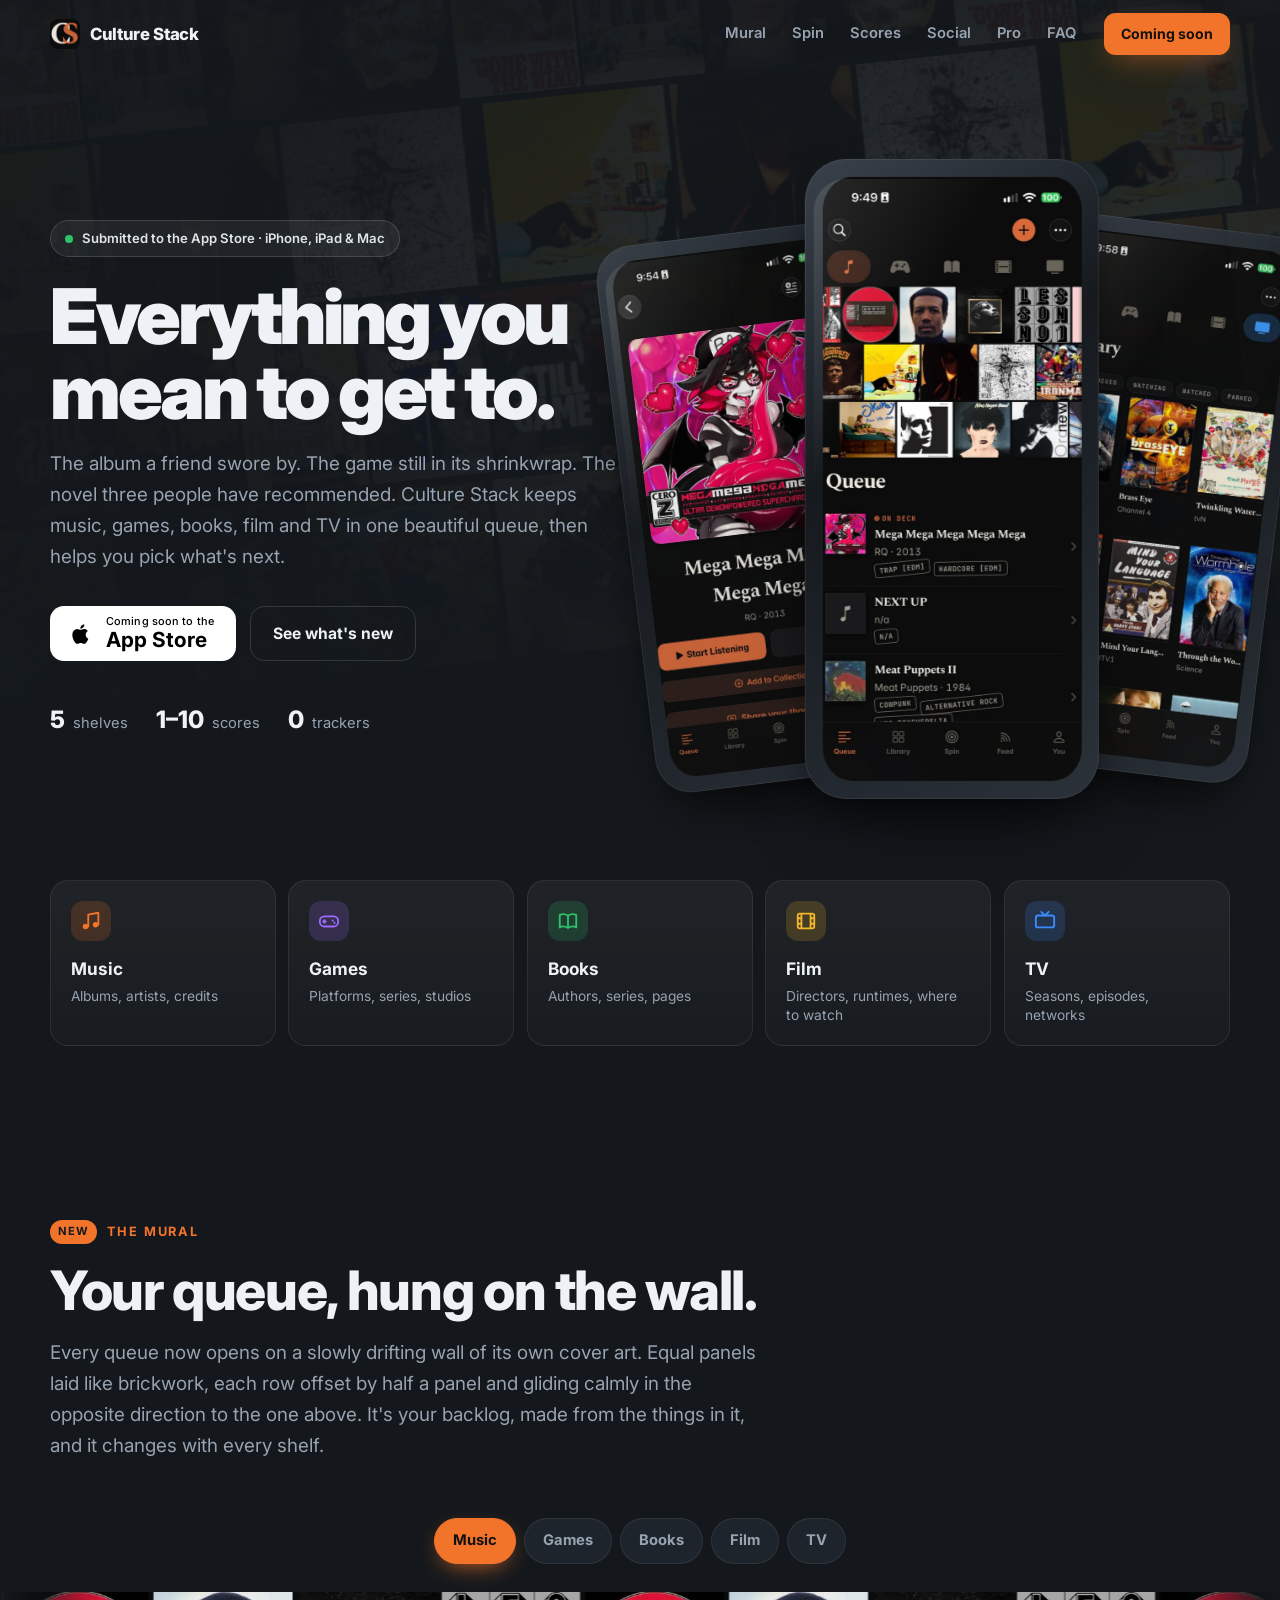
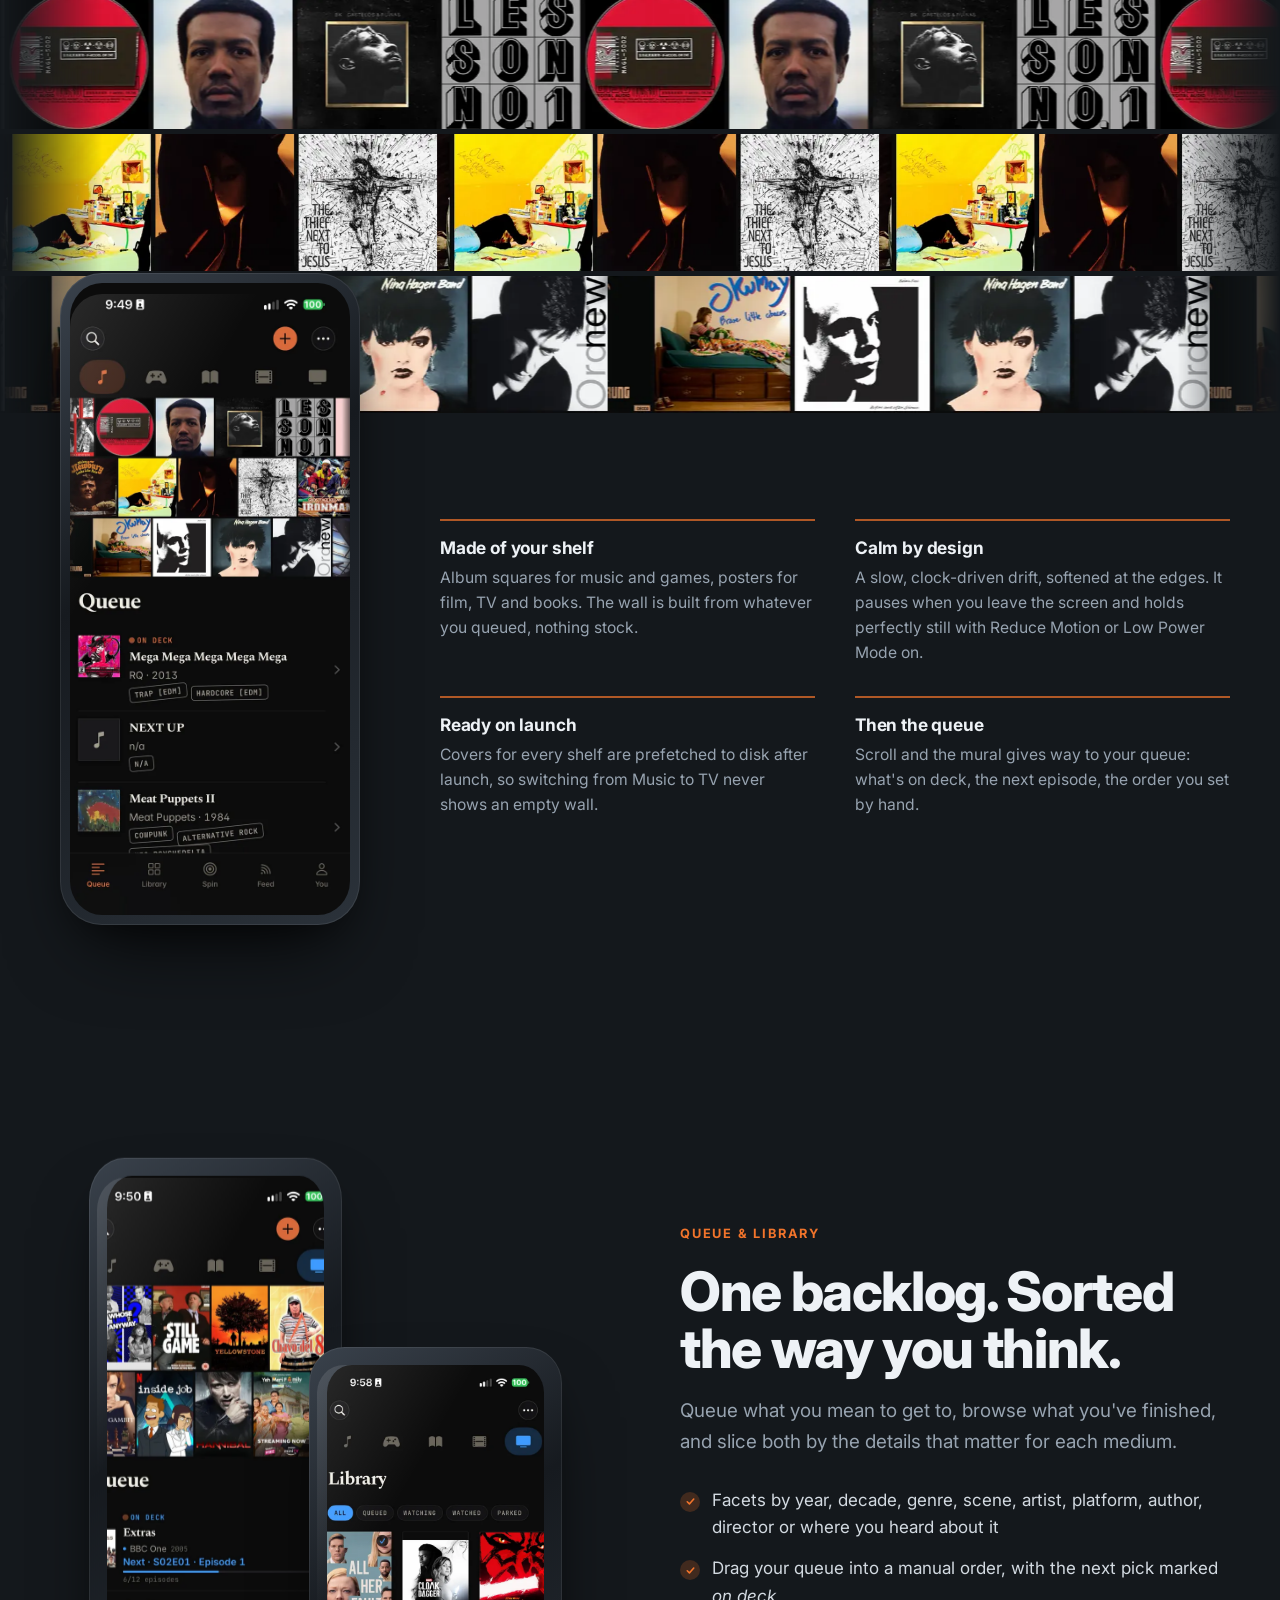
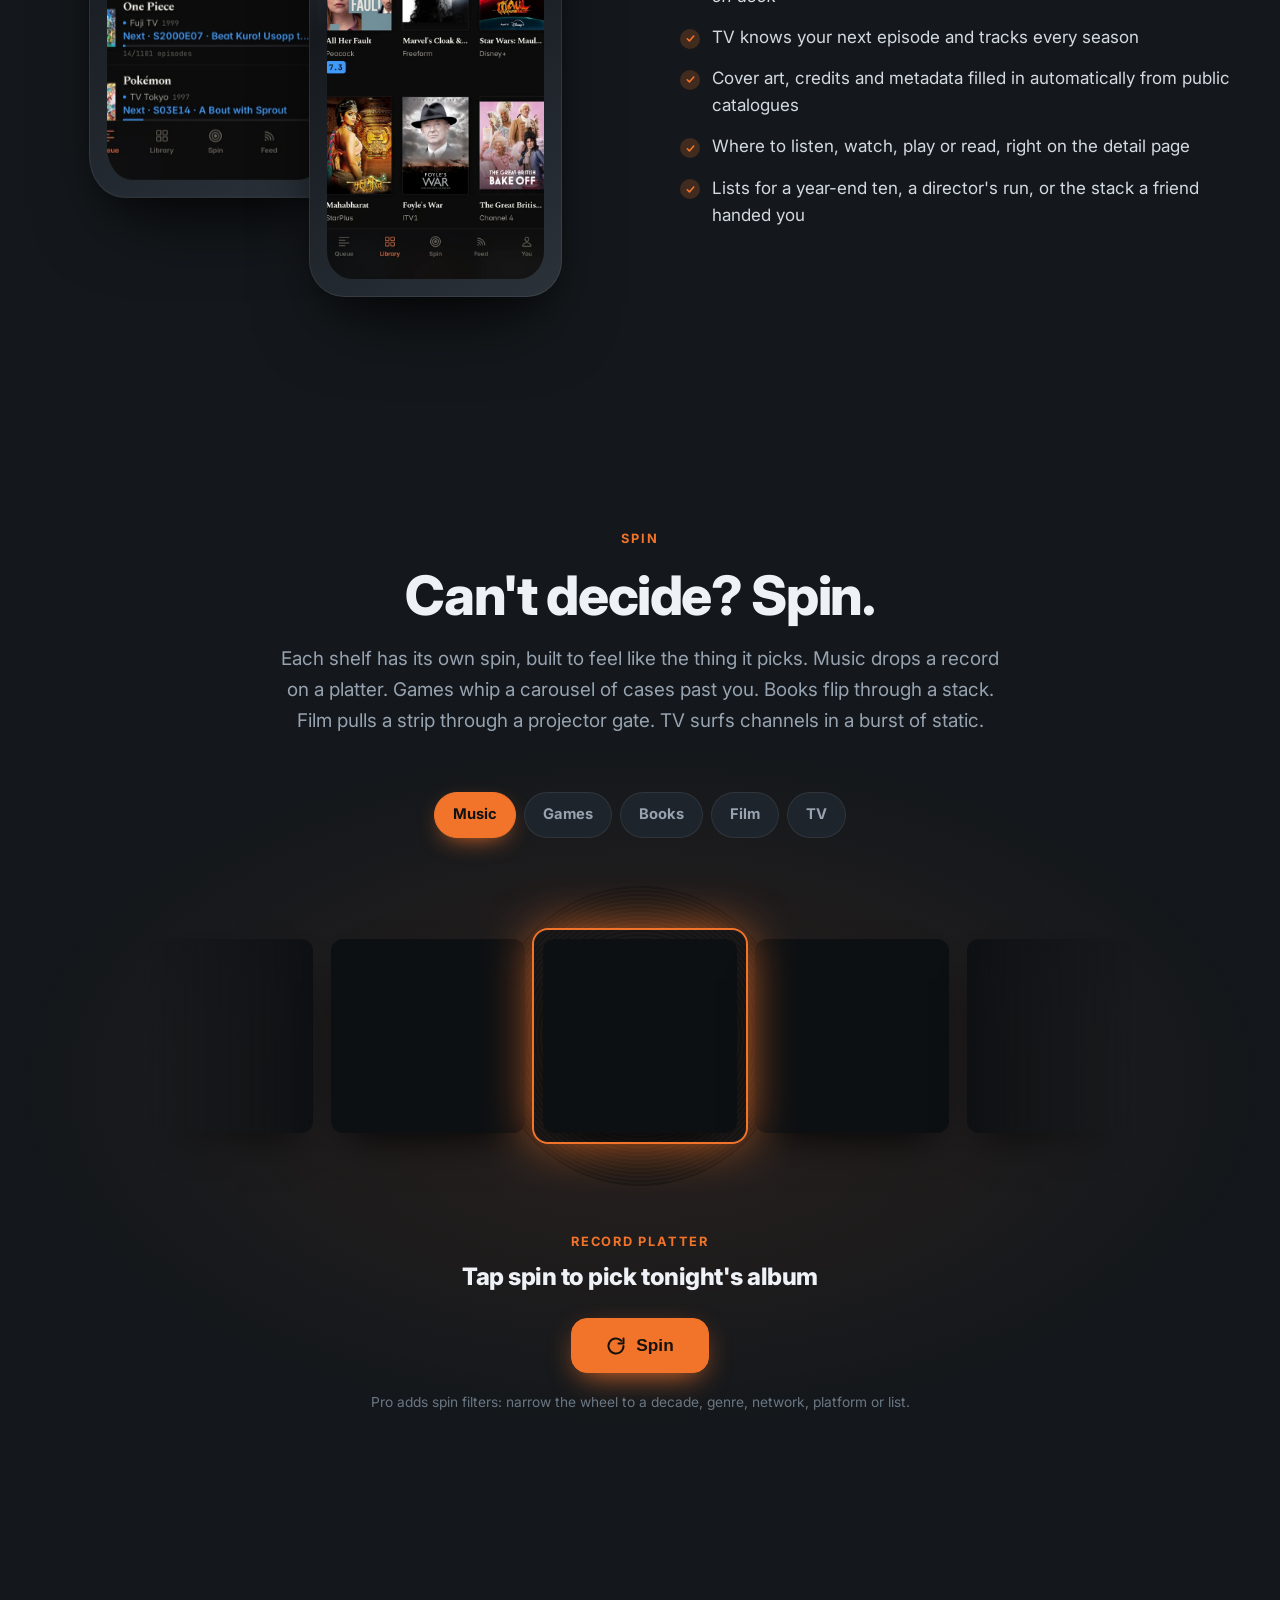
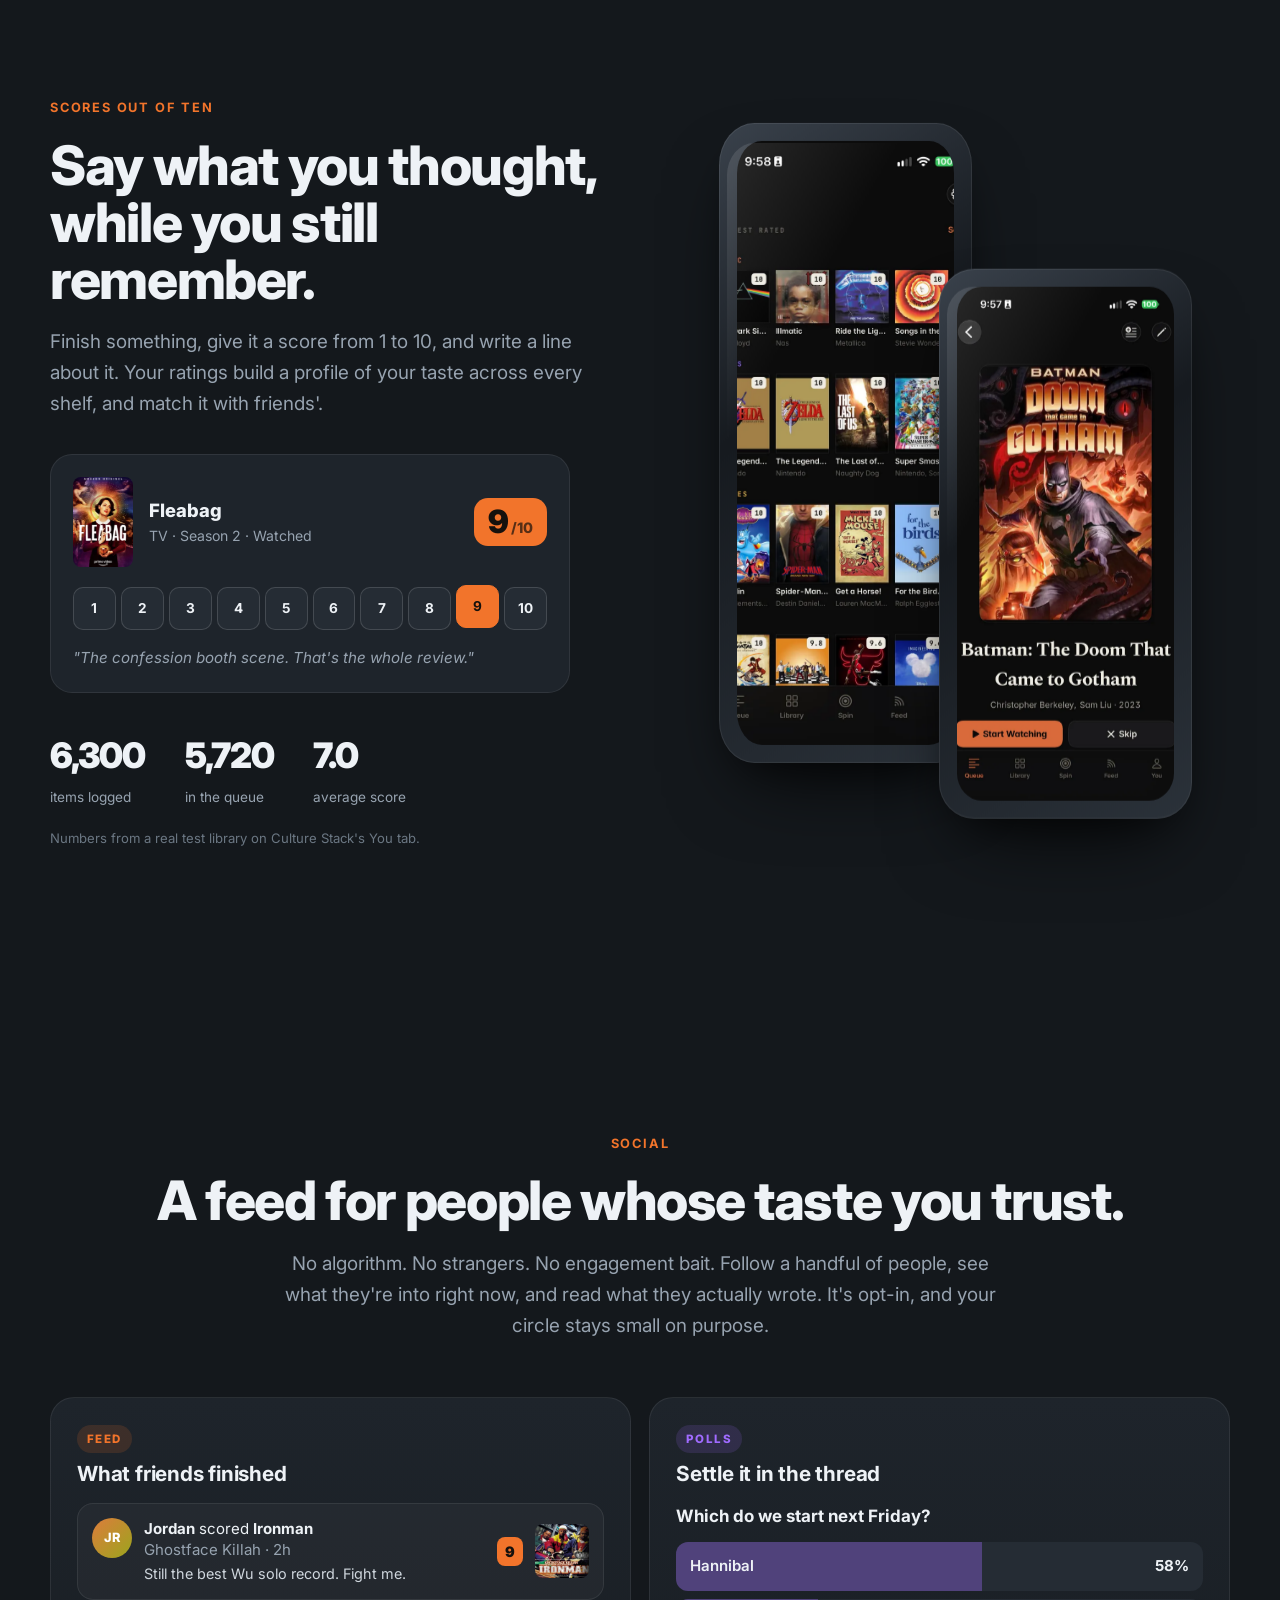
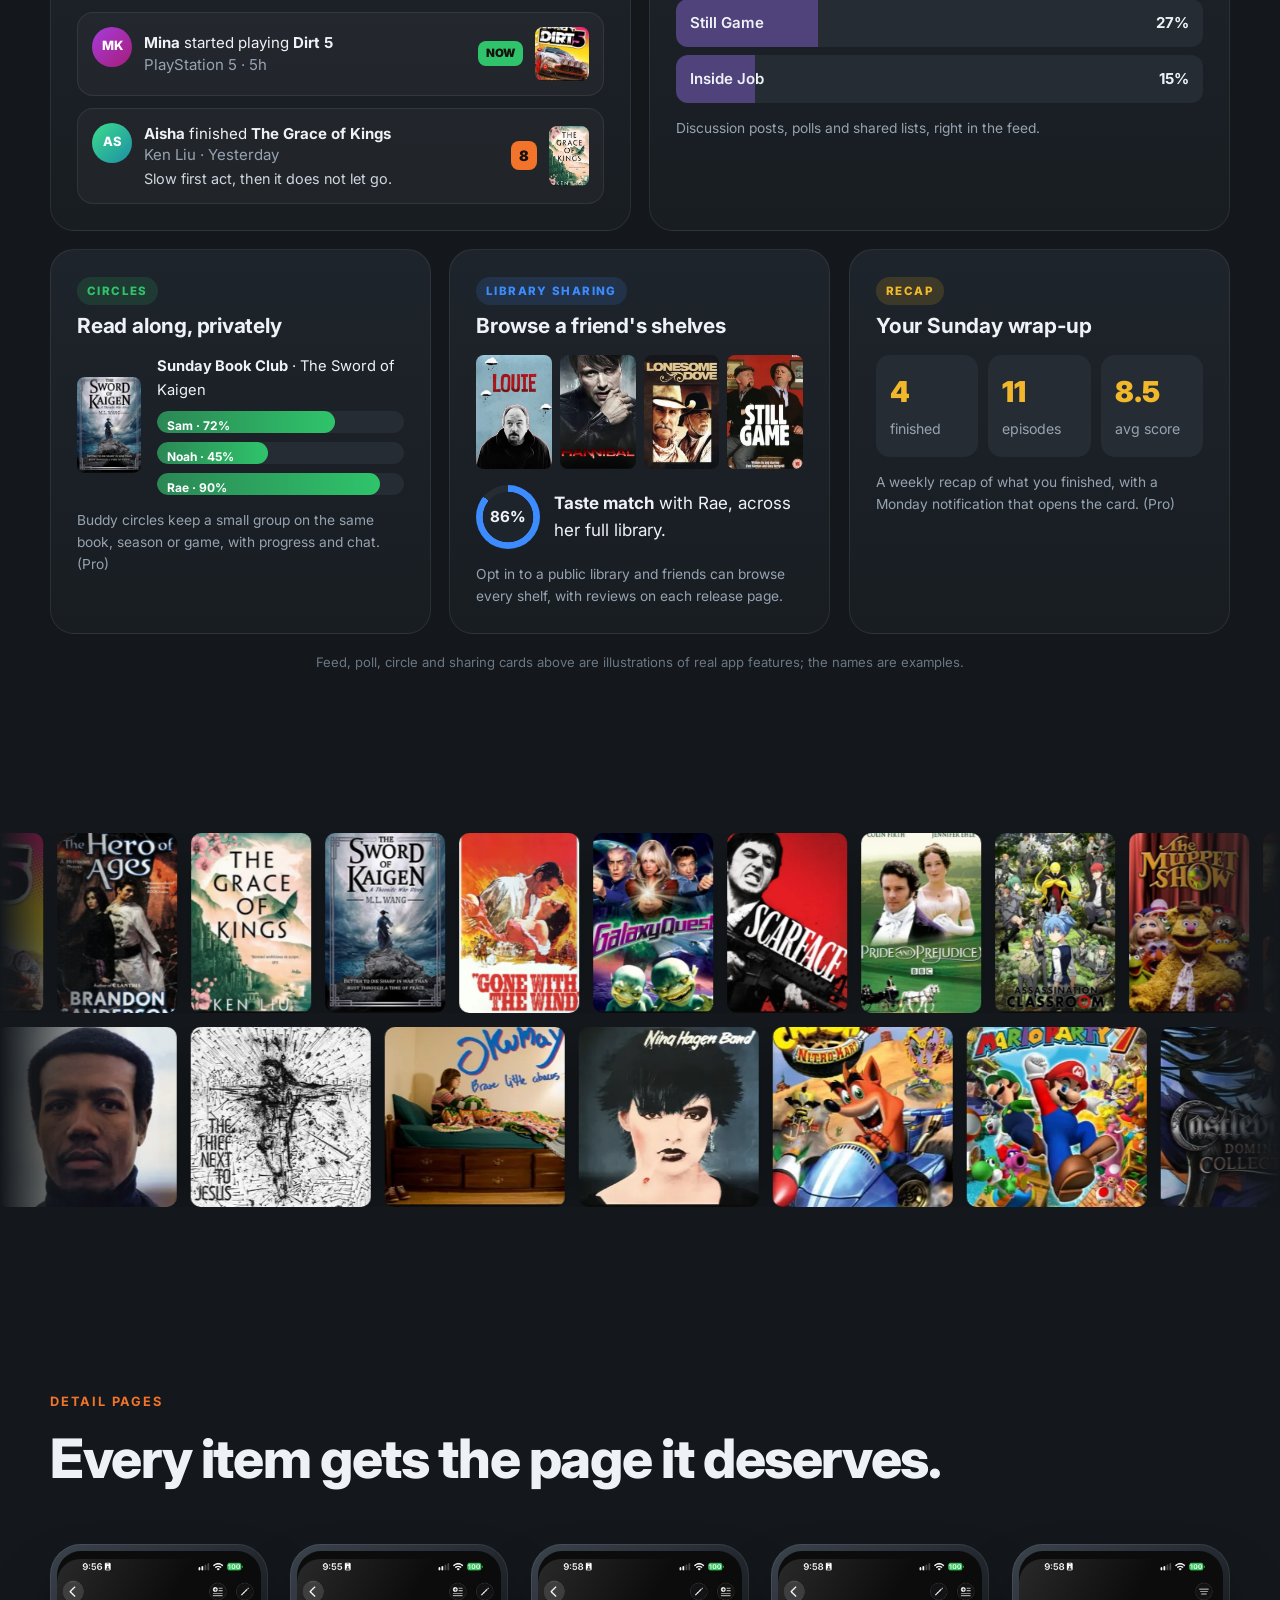
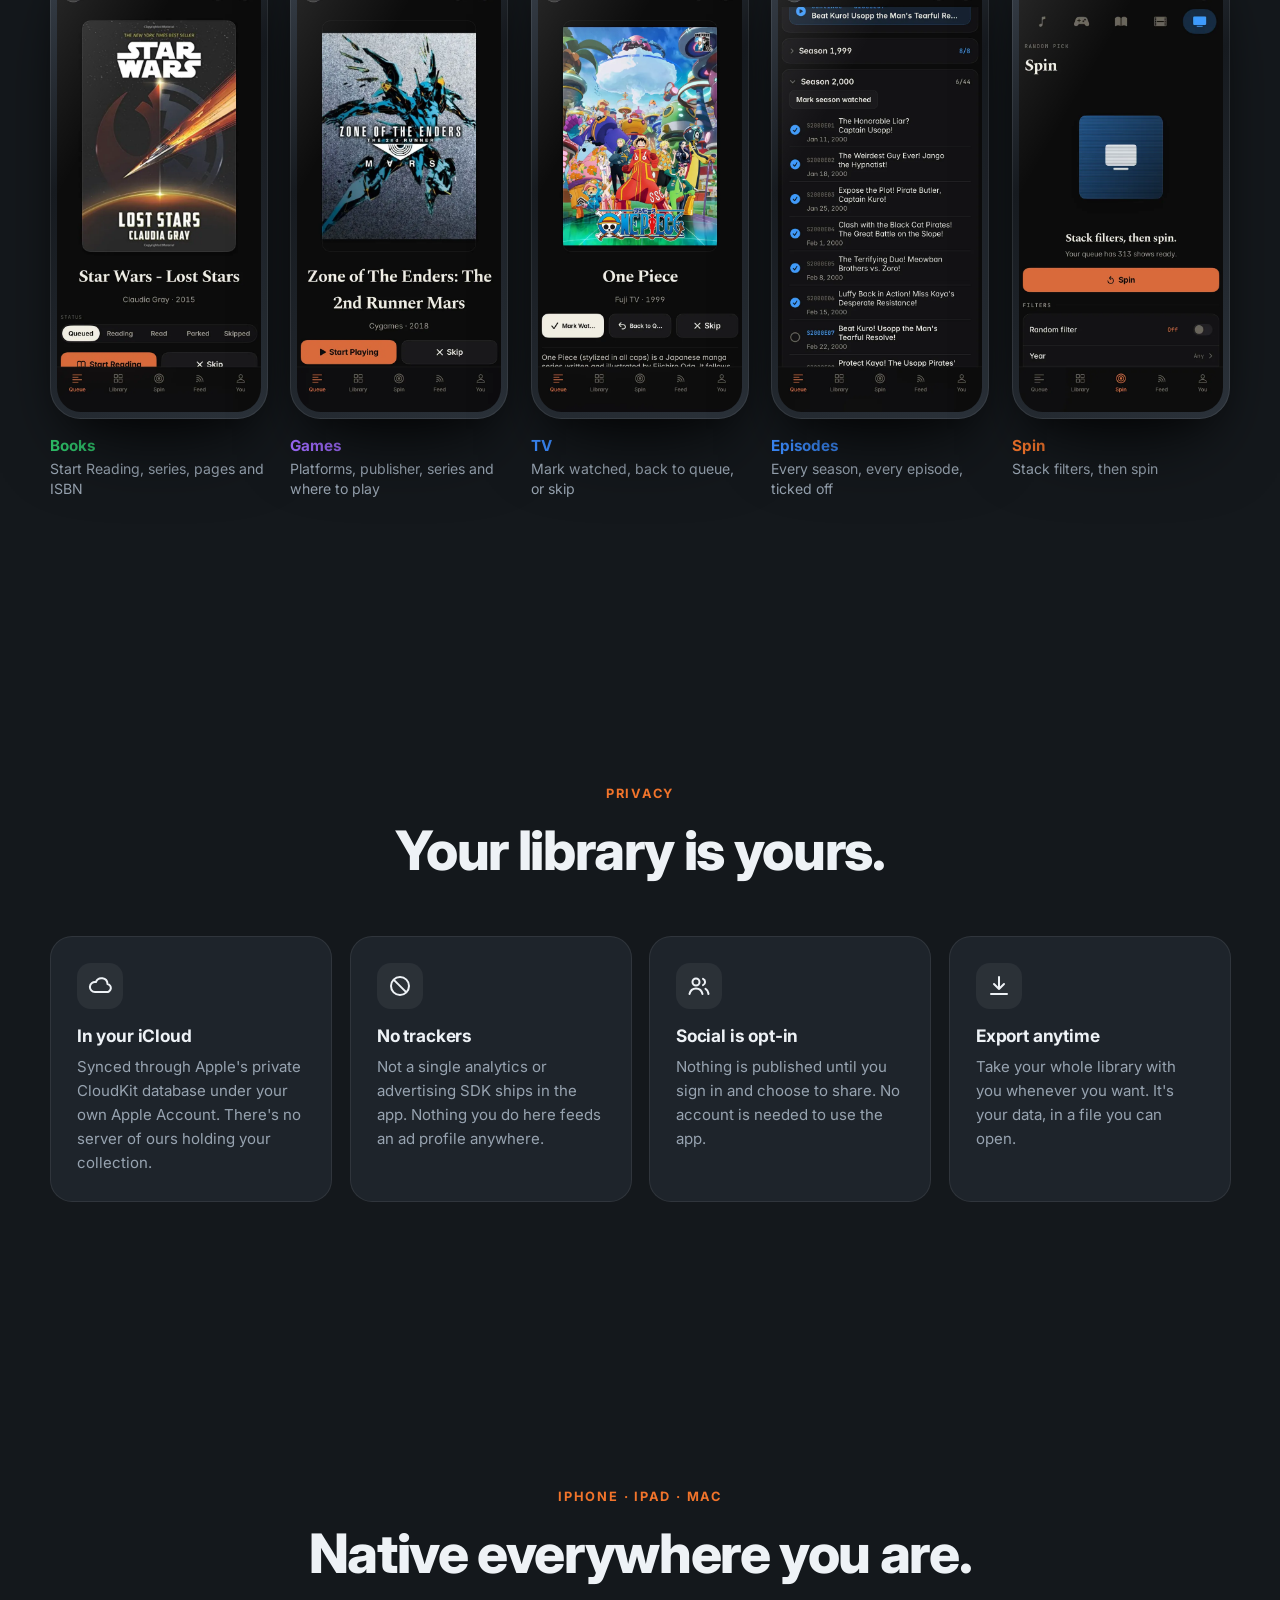
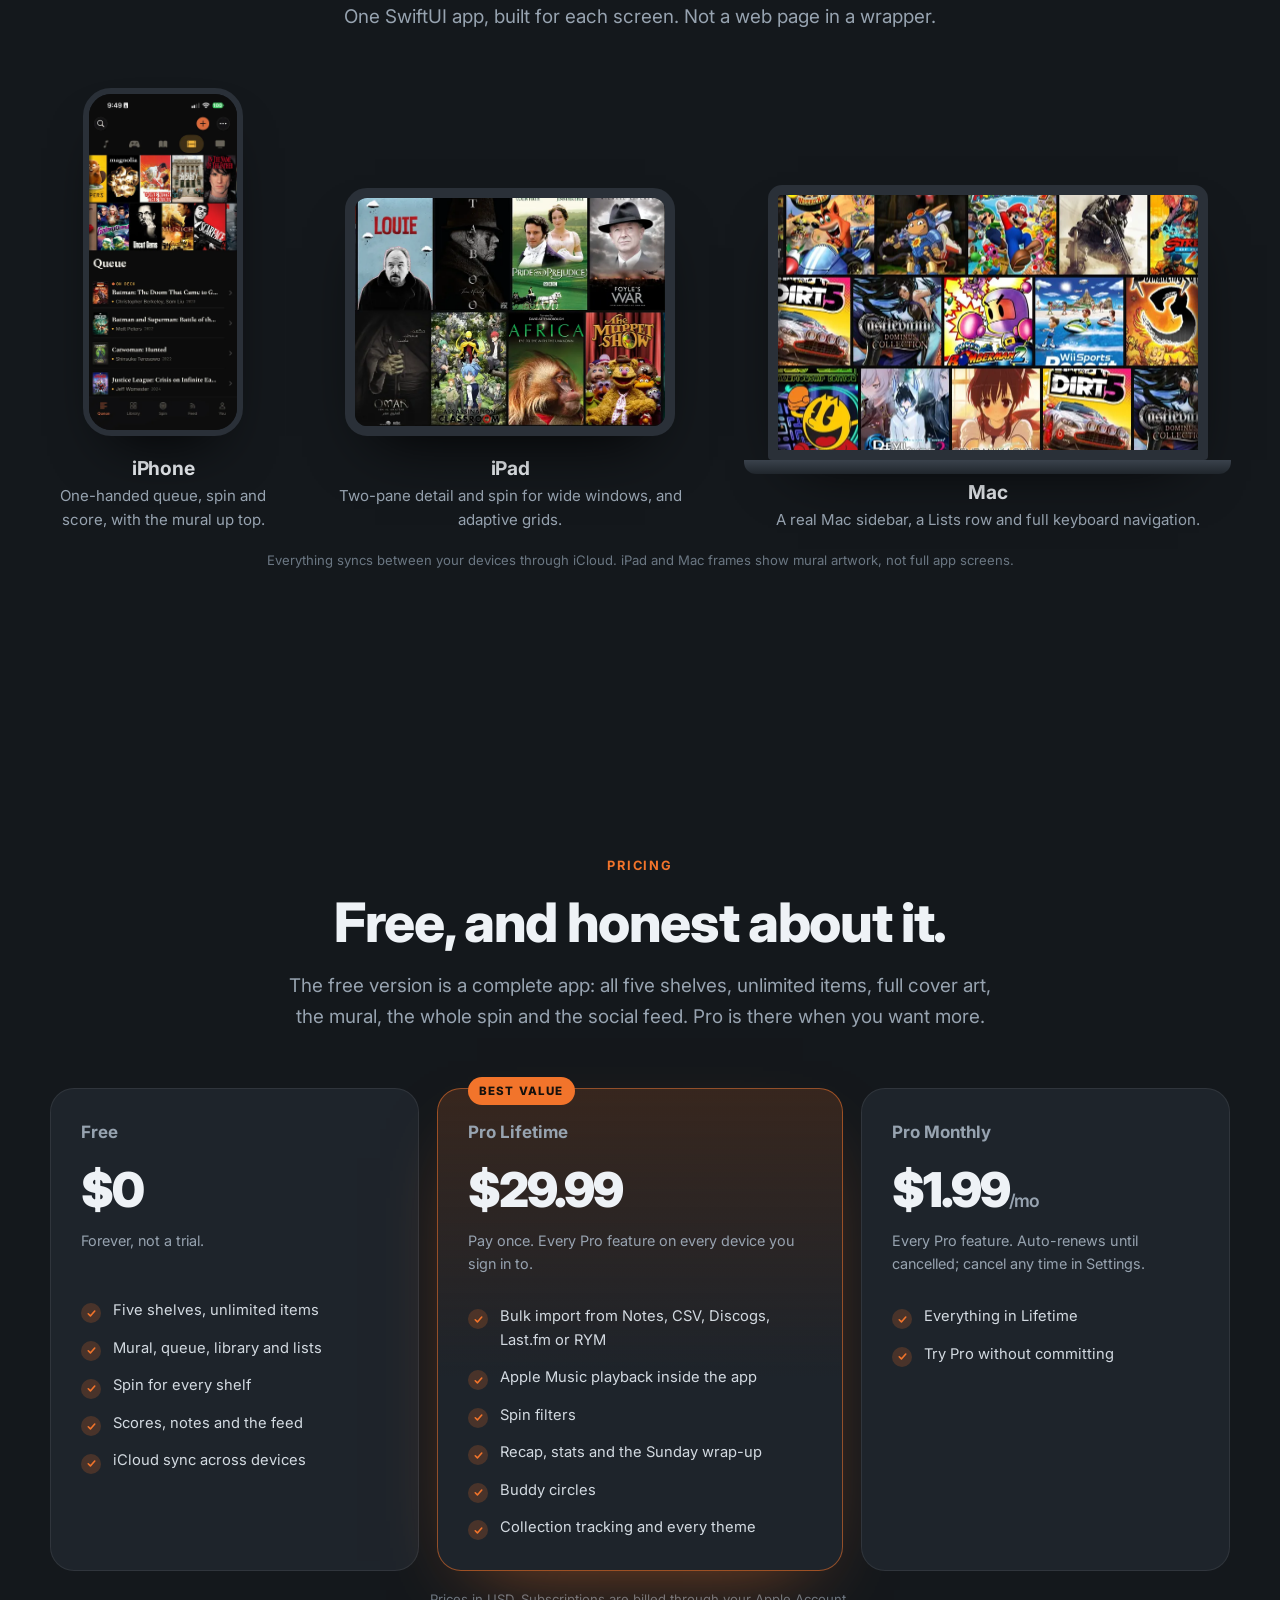
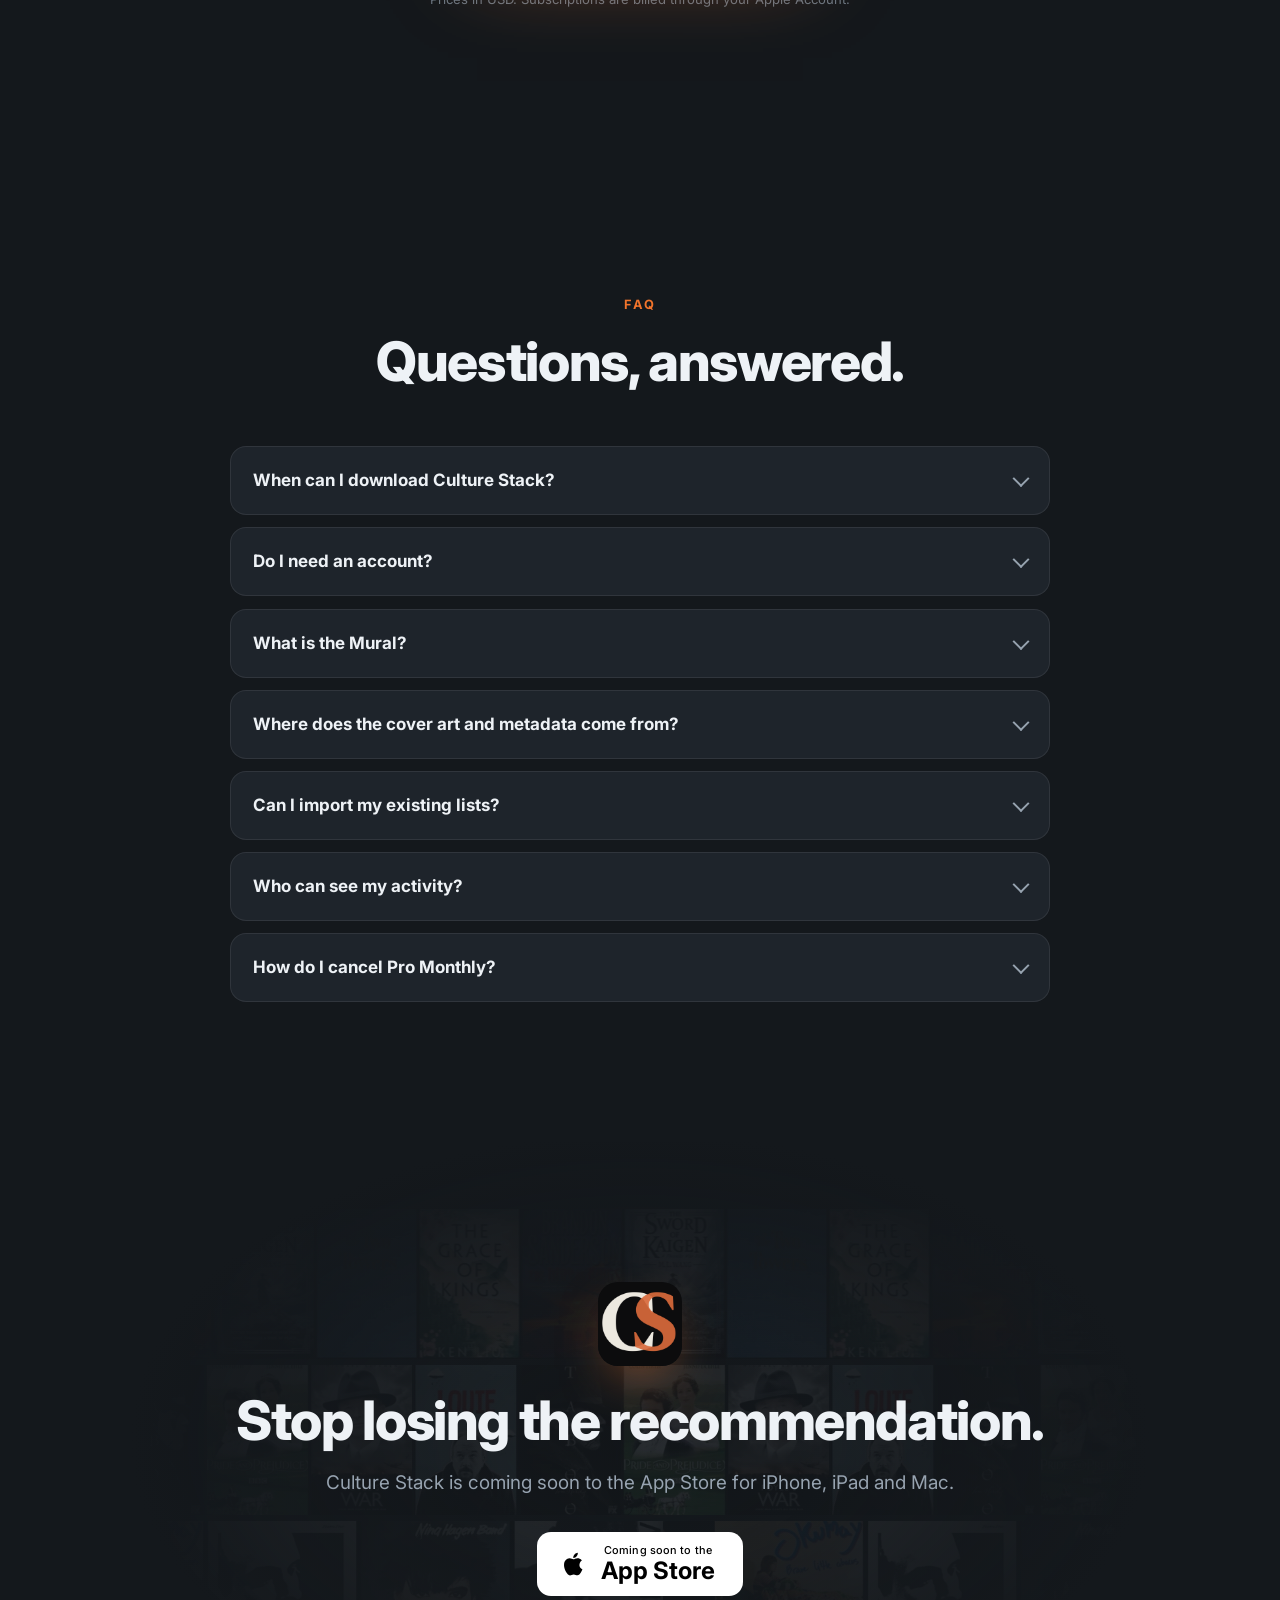
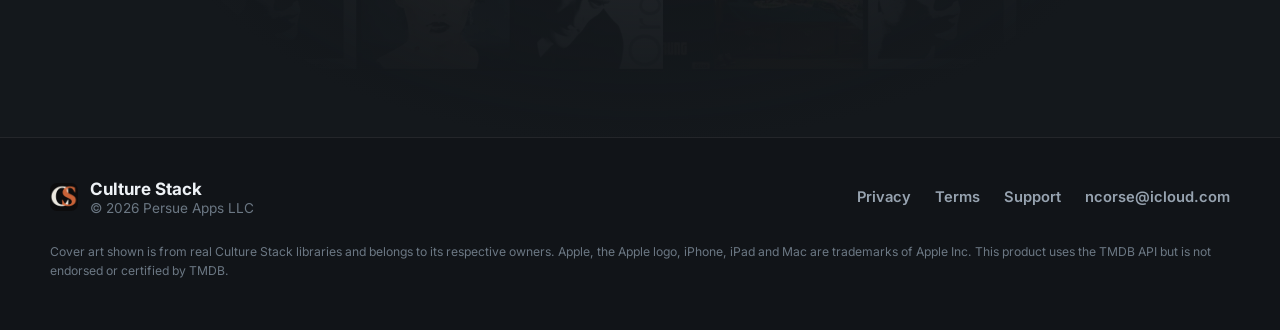
==== commit 3718aab8: "Tighten the hero headline" ====
--- a/index.html
+++ b/index.html
@@ -77,7 +77,7 @@
       </div>
       <ul class="hero__facts reveal" data-delay="4">
         <li><strong>5</strong> shelves</li>
-        <li><strong>10</strong>-point scores</li>
+        <li><strong>1–10</strong> scores</li>
         <li><strong>0</strong> trackers</li>
       </ul>
     </div>
--- a/site.css
+++ b/site.css
@@ -60,7 +60,7 @@
 .hero__mural{position:absolute;inset:-4% 0 auto;display:grid;gap:6px;opacity:.5;transform:rotate(-6deg) scale(1.2);transform-origin:center}
 .hero__veil{position:absolute;inset:0;background:radial-gradient(1200px 600px at 75% 40%,rgba(20,24,28,.25),rgba(20,24,28,.9) 70%),linear-gradient(180deg,rgba(20,24,28,.5),var(--bg) 92%)}
 .hero__grid{position:relative;display:grid;grid-template-columns:1.05fr 1fr;gap:40px;align-items:center}
-.hero h1{font-size:clamp(2.9rem,7.4vw,5.9rem);font-weight:900;letter-spacing:-.045em;line-height:.98;margin-top:22px}
+.hero h1{font-size:clamp(2.8rem,6vw,5rem);font-weight:900;letter-spacing:-.045em;line-height:.98;margin-top:22px}
 .pill{display:inline-flex;align-items:center;gap:9px;padding:7px 14px;border-radius:999px;background:rgba(255,255,255,.06);border:1px solid var(--line2);font-size:.82rem;font-weight:600;color:#dfe5ea}
 .dot{width:8px;height:8px;border-radius:50%;background:var(--books);box-shadow:0 0 0 0 rgba(47,196,107,.6);animation:pulse 2.2s infinite}
 @keyframes pulse{70%{box-shadow:0 0 0 9px rgba(47,196,107,0)}100%{box-shadow:0 0 0 0 rgba(47,196,107,0)}}
